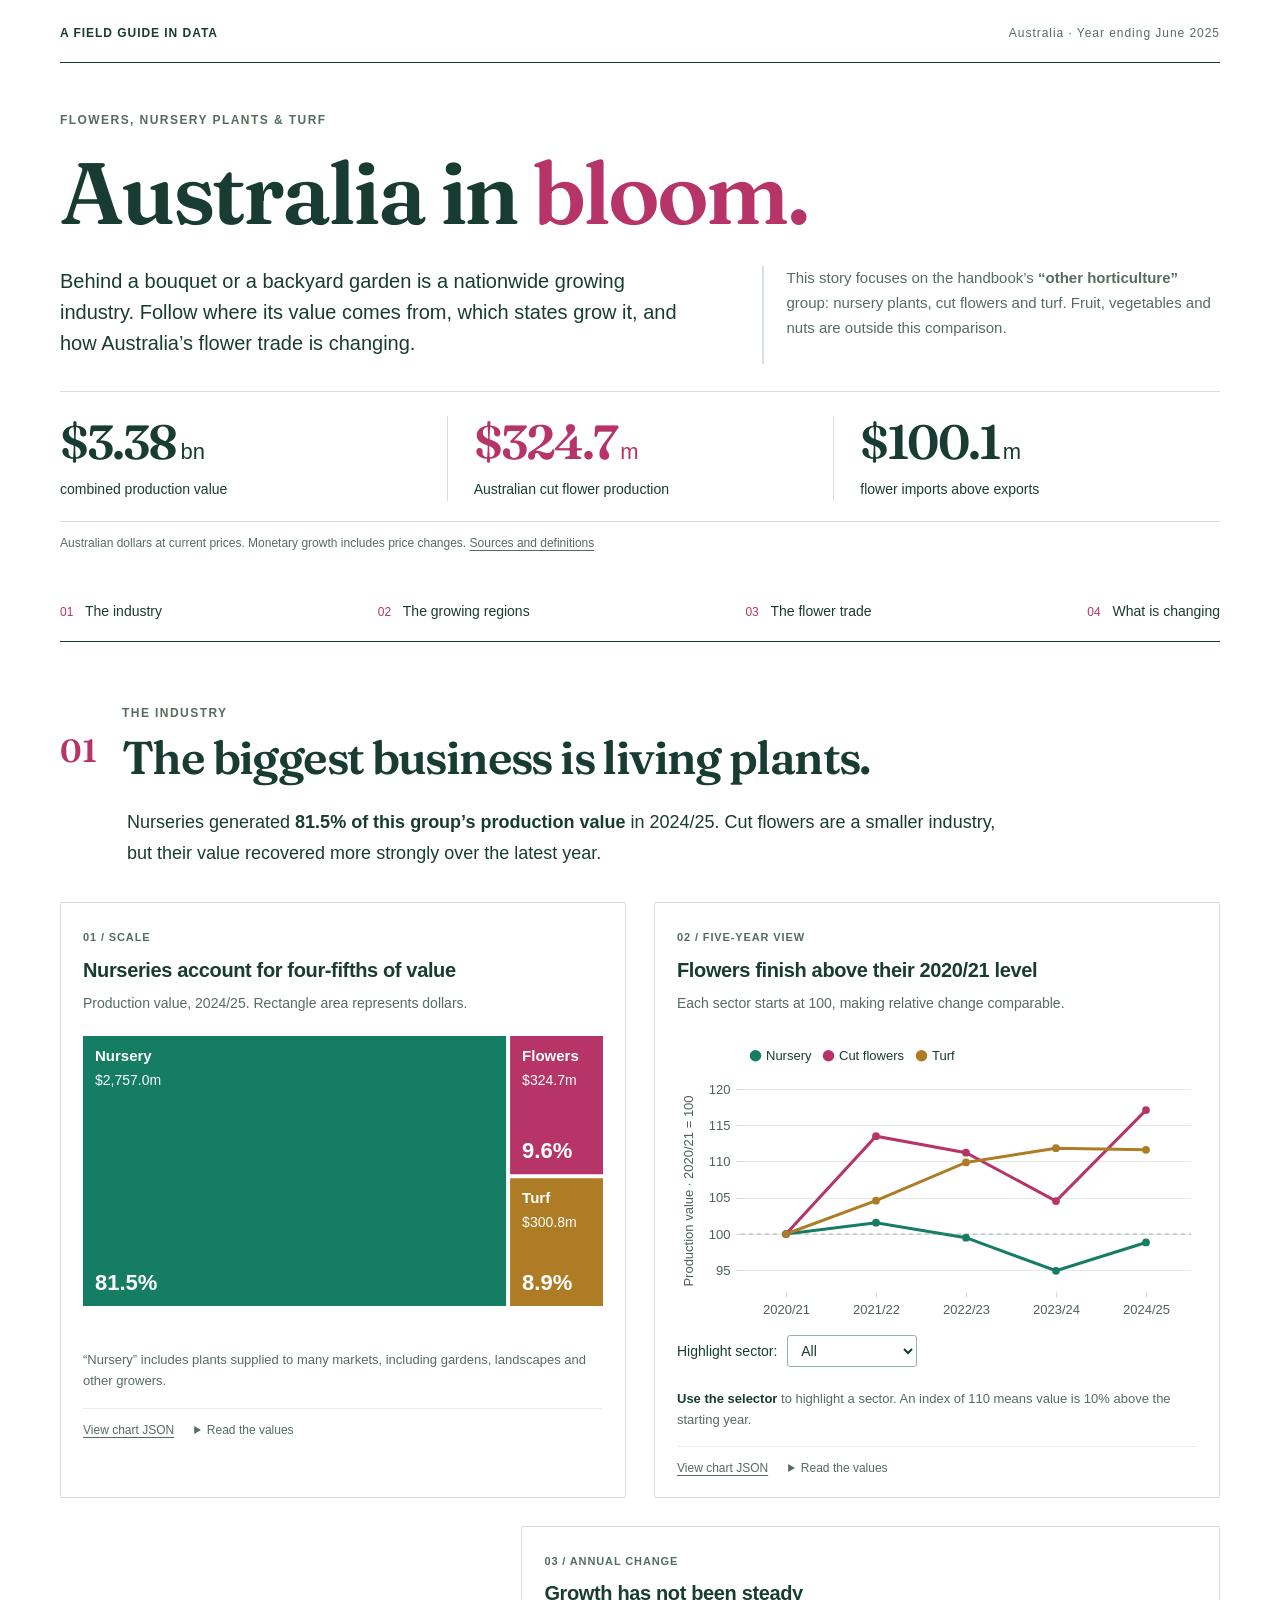
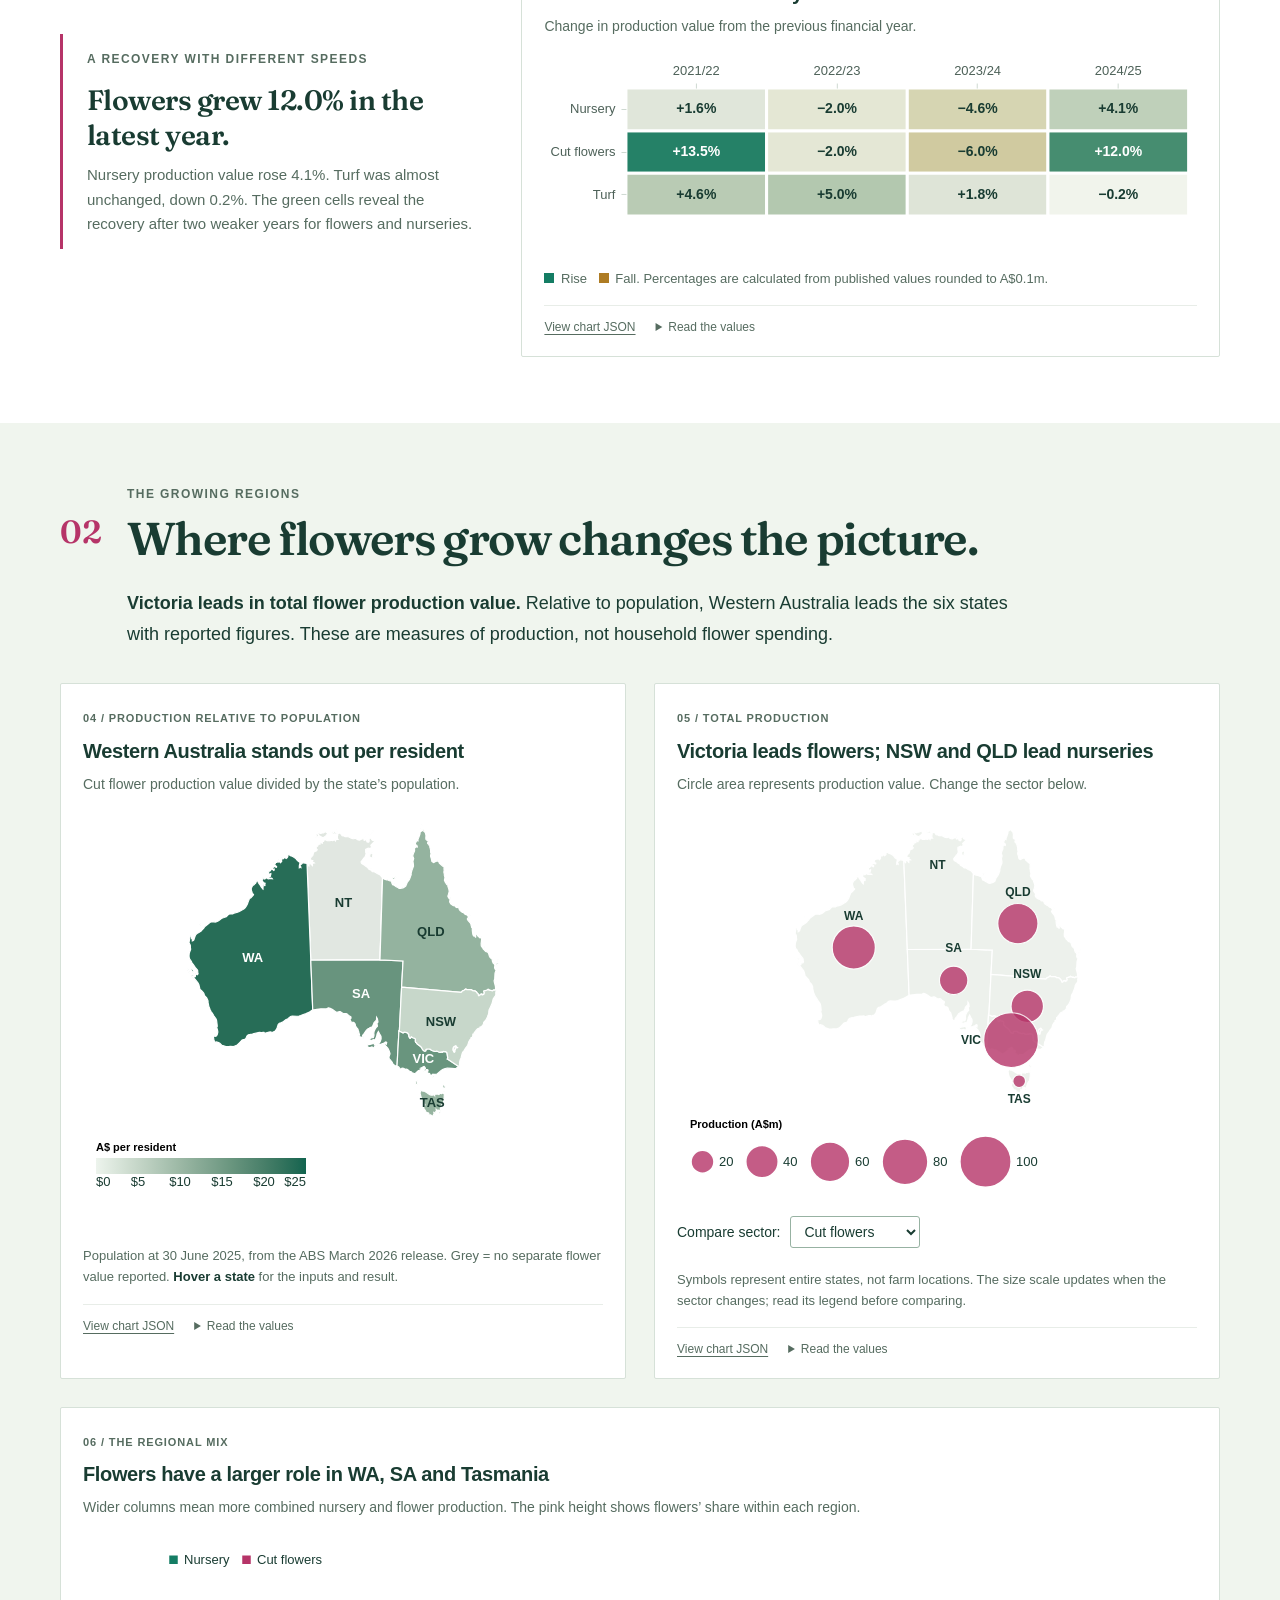
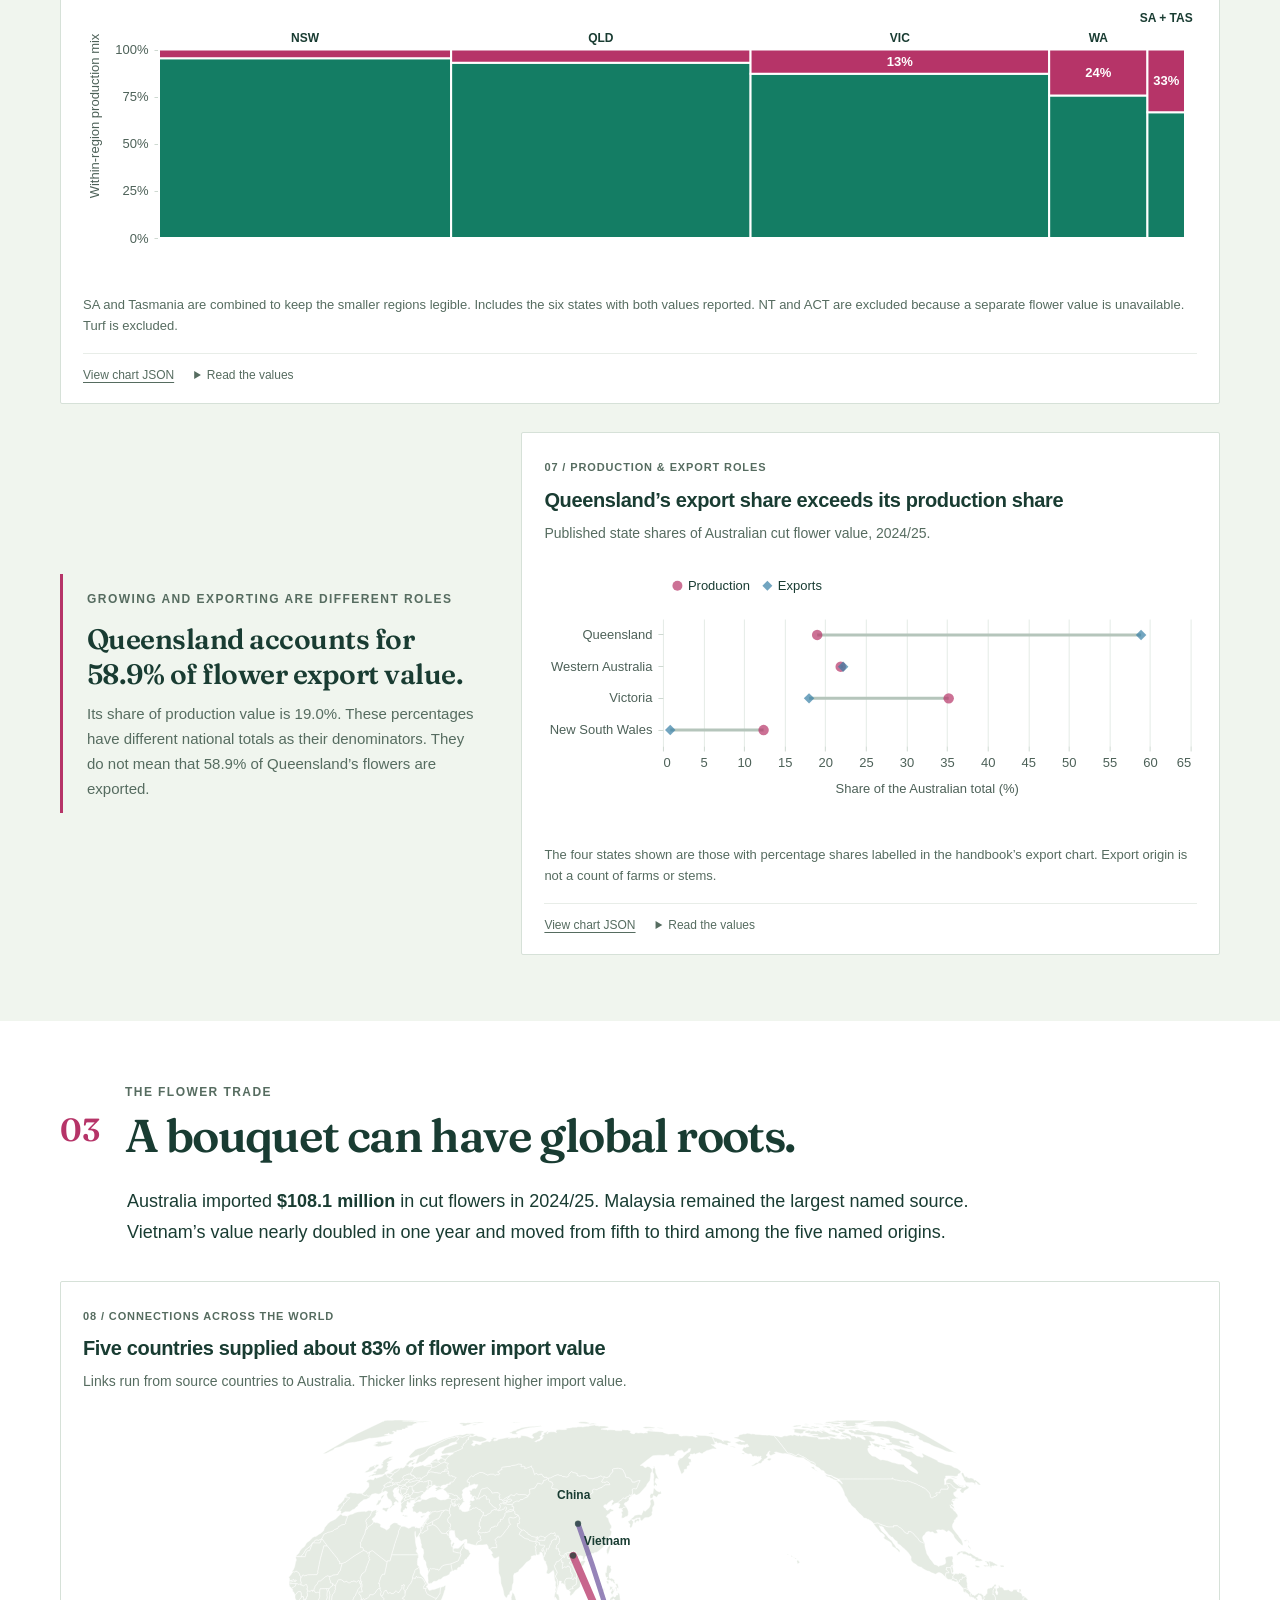
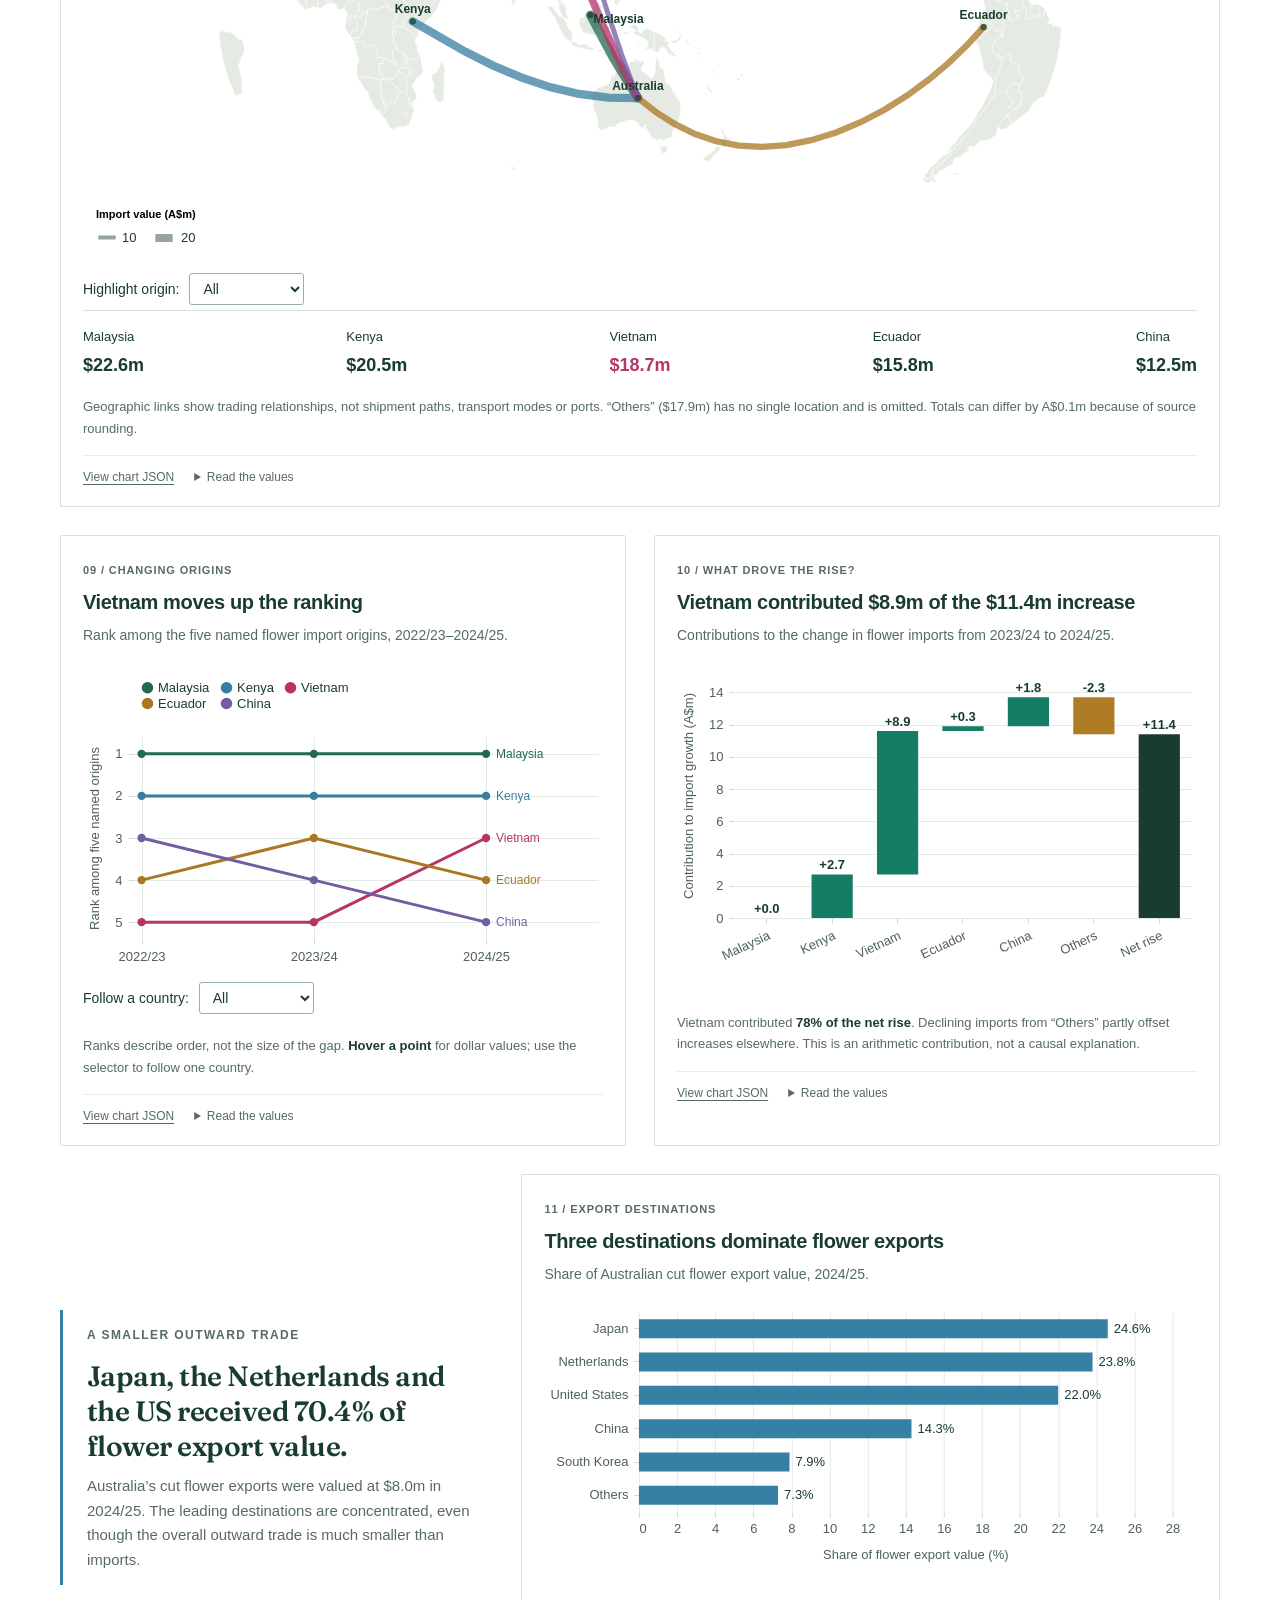
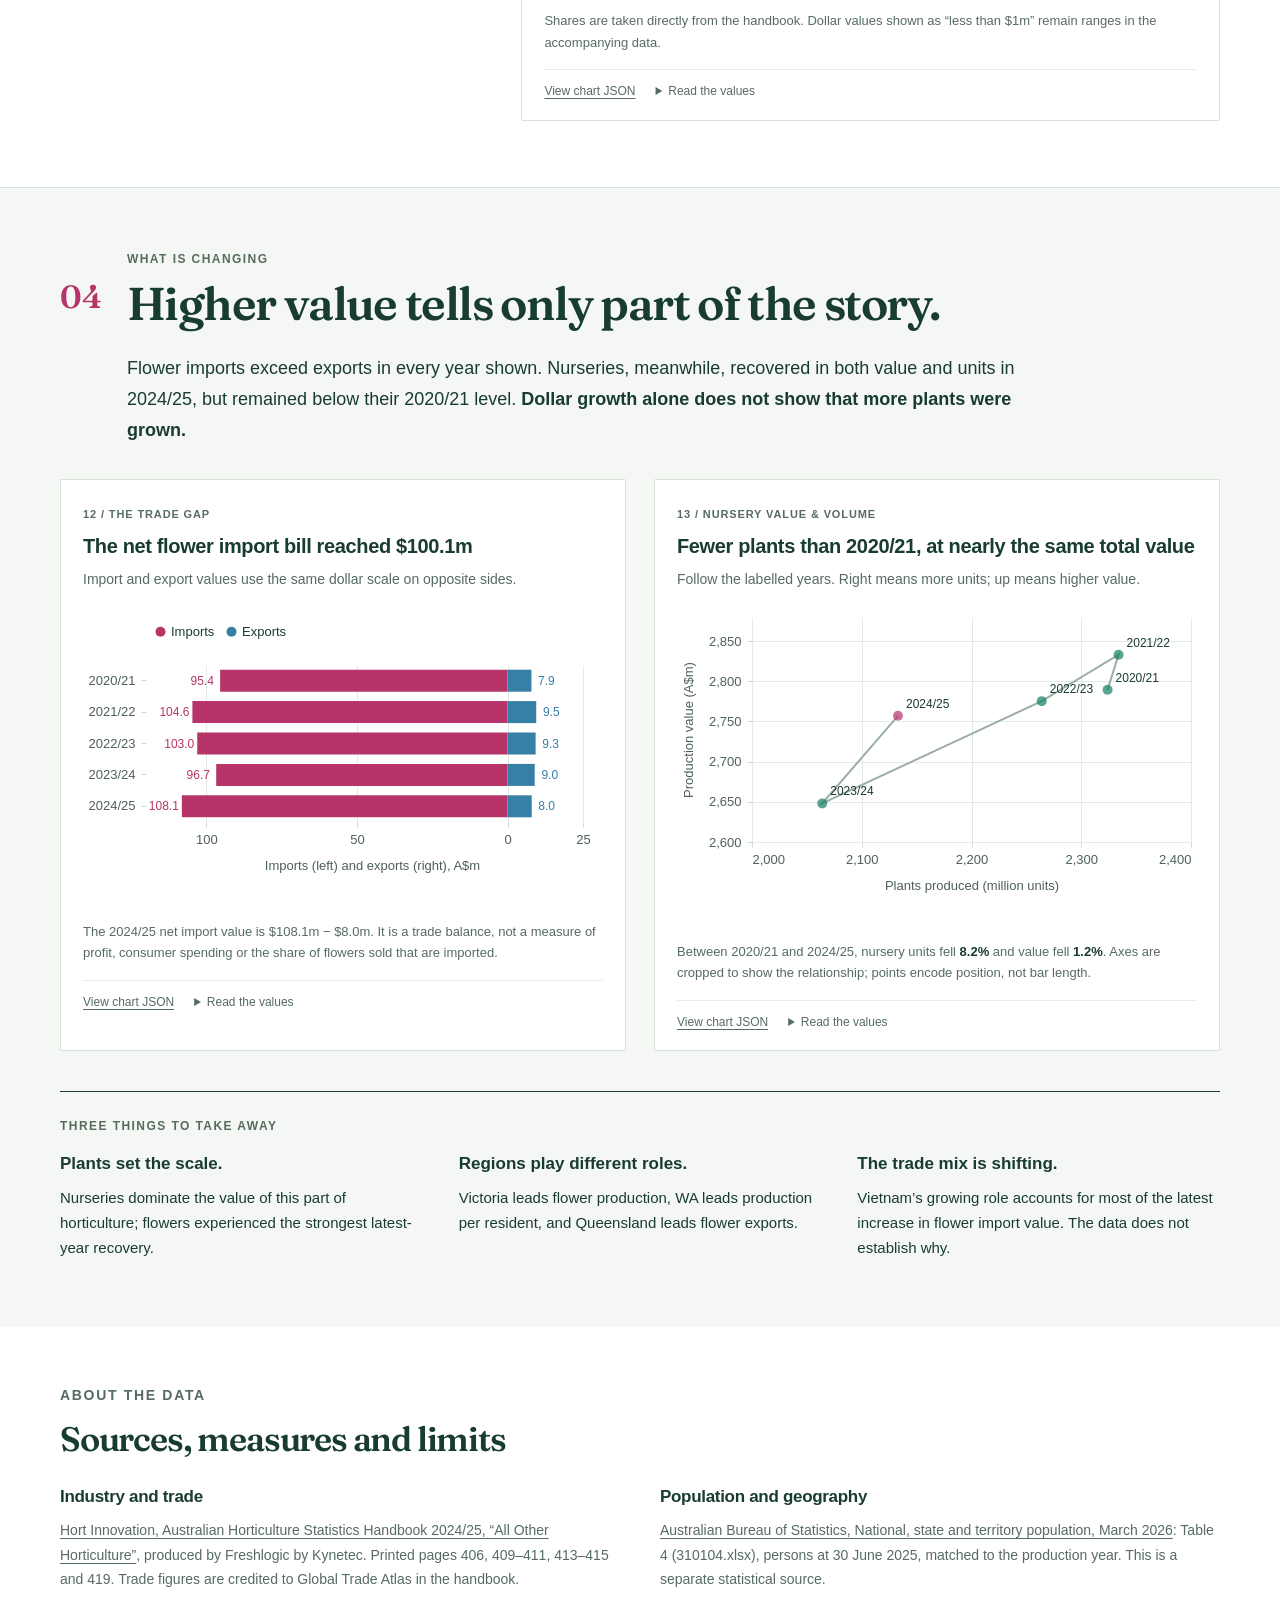
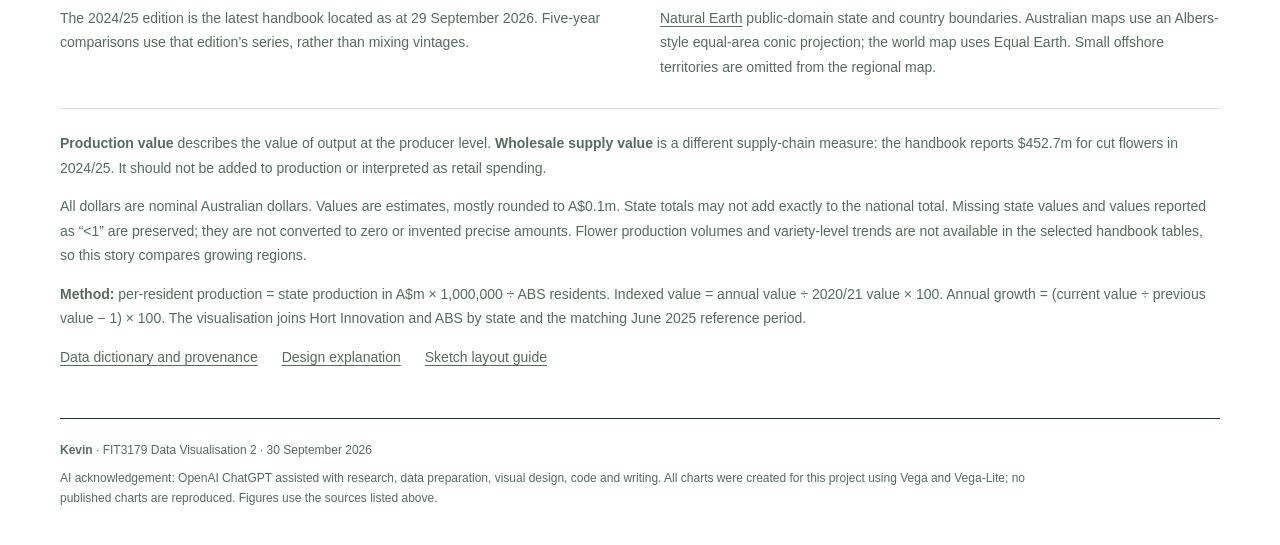
==== australia-in-bloom/index.html @ 20f026c4 "Add Australia in Bloom horticulture visualisation assignment" ====
<!doctype html>
<html lang="en-AU">
<head>
  <meta charset="utf-8">
  <meta name="viewport" content="width=device-width,initial-scale=1">
  <meta name="description" content="An interactive story about Australia's flowers, nursery plants and turf: regional production, international flower trade and five years of change.">
  <title>Australia in Bloom — Flowers &amp; Horticulture</title>
  <link rel="icon" type="image/svg+xml" href="data:image/svg+xml,%3Csvg xmlns='http://www.w3.org/2000/svg' viewBox='0 0 32 32'%3E%3Crect width='32' height='32' rx='7' fill='%23193c32'/%3E%3Ctext x='16' y='24' text-anchor='middle' font-family='Georgia' font-size='25' fill='%23ffffff'%3Eb%3C/text%3E%3C/svg%3E">
  <link rel="stylesheet" href="styles.css">
  <script defer src="vendor/vega.min.js"></script>
  <script defer src="vendor/vega-lite.min.js"></script>
  <script defer src="vendor/vega-embed.min.js"></script>
  <script defer src="app.js"></script>
</head>
<body>
<a class="skip" href="#story">Skip to the story</a>
<header class="masthead wrap">
  <span class="brand">A FIELD GUIDE IN DATA</span>
  <span class="edition">Australia · Year ending June 2025</span>
</header>
<main id="story">
  <section class="hero wrap" aria-labelledby="page-title">
    <p class="eyebrow">FLOWERS, NURSERY PLANTS &amp; TURF</p>
    <h1 id="page-title">Australia in <em>bloom.</em></h1>
    <div class="hero-intro">
      <p>Behind a bouquet or a backyard garden is a nationwide growing industry. Follow where its value comes from, which states grow it, and how Australia’s flower trade is changing.</p>
      <p class="scope">This story focuses on the handbook’s <strong>“other horticulture”</strong> group: nursery plants, cut flowers and turf. Fruit, vegetables and nuts are outside this comparison.</p>
    </div>
    <div class="headline-stats" aria-label="Key figures for 2024/25">
      <div><span class="stat">$3.38<span>bn</span></span><p>combined production value</p></div>
      <div><span class="stat pink">$324.7<span>m</span></span><p>Australian cut flower production</p></div>
      <div><span class="stat">$100.1<span>m</span></span><p>flower imports above exports</p></div>
    </div>
    <p class="micro">Australian dollars at current prices. Monetary growth includes price changes. <a href="#sources">Sources and definitions</a></p>
  </section>

  <nav class="story-nav wrap" aria-label="Story sections">
    <a href="#industry"><span>01</span> The industry</a>
    <a href="#regions"><span>02</span> The growing regions</a>
    <a href="#trade"><span>03</span> The flower trade</a>
    <a href="#change"><span>04</span> What is changing</a>
  </nav>

  <section class="chapter wrap" id="industry" aria-labelledby="industry-title">
    <div class="chapter-heading"><span class="chapter-number">01</span><div><p class="eyebrow">THE INDUSTRY</p><h2 id="industry-title">The biggest business is living plants.</h2></div></div>
    <p class="chapter-lead">Nurseries generated <strong>81.5% of this group’s production value</strong> in 2024/25. Cut flowers are a smaller industry, but their value recovered more strongly over the latest year.</p>
    <div class="grid two">
      <figure class="chart-card" id="figure-01">
        <figcaption><span class="chart-number">01 / SCALE</span><h3>Nurseries account for four-fifths of value</h3><p>Production value, 2024/25. Rectangle area represents dollars.</p></figcaption>
        <div class="chart" id="chart-01" aria-label="Treemap of nursery, flower and turf production"></div>
        <p class="chart-note">“Nursery” includes plants supplied to many markets, including gardens, landscapes and other growers.</p>
        <div class="chart-tools" data-chart="01"></div>
      </figure>
      <figure class="chart-card" id="figure-02">
        <figcaption><span class="chart-number">02 / FIVE-YEAR VIEW</span><h3>Flowers finish above their 2020/21 level</h3><p>Each sector starts at 100, making relative change comparable.</p></figcaption>
        <div class="chart" id="chart-02" aria-label="Indexed production value by sector from 2020/21 to 2024/25"></div>
        <p class="chart-note"><strong>Use the selector</strong> to highlight a sector. An index of 110 means value is 10% above the starting year.</p>
        <div class="chart-tools" data-chart="02"></div>
      </figure>
    </div>
    <div class="split-row">
      <aside class="reading-note"><p class="eyebrow">A RECOVERY WITH DIFFERENT SPEEDS</p><h3>Flowers grew 12.0% in the latest year.</h3><p>Nursery production value rose 4.1%. Turf was almost unchanged, down 0.2%. The green cells reveal the recovery after two weaker years for flowers and nurseries.</p></aside>
      <figure class="chart-card" id="figure-03">
        <figcaption><span class="chart-number">03 / ANNUAL CHANGE</span><h3>Growth has not been steady</h3><p>Change in production value from the previous financial year.</p></figcaption>
        <div class="chart" id="chart-03" aria-label="Heatmap of annual production value change"></div>
        <p class="chart-note"><span class="key-square green"></span> Rise <span class="key-square gold"></span> Fall. Percentages are calculated from published values rounded to A$0.1m.</p>
        <div class="chart-tools" data-chart="03"></div>
      </figure>
    </div>
  </section>

  <section class="chapter region-chapter" id="regions" aria-labelledby="regions-title"><div class="wrap">
    <div class="chapter-heading"><span class="chapter-number">02</span><div><p class="eyebrow">THE GROWING REGIONS</p><h2 id="regions-title">Where flowers grow changes the picture.</h2></div></div>
    <p class="chapter-lead"><strong>Victoria leads in total flower production value.</strong> Relative to population, Western Australia leads the six states with reported figures. These are measures of production, not household flower spending.</p>
    <div class="grid two">
      <figure class="chart-card" id="figure-04">
        <figcaption><span class="chart-number">04 / PRODUCTION RELATIVE TO POPULATION</span><h3>Western Australia stands out per resident</h3><p>Cut flower production value divided by the state’s population.</p></figcaption>
        <div class="chart" id="chart-04" aria-label="Choropleth of flower production value per resident by Australian state"></div>
        <p class="chart-note">Population at 30 June 2025, from the ABS March 2026 release. Grey = no separate flower value reported. <strong>Hover a state</strong> for the inputs and result.</p>
        <div class="chart-tools" data-chart="04"></div>
      </figure>
      <figure class="chart-card" id="figure-05">
        <figcaption><span class="chart-number">05 / TOTAL PRODUCTION</span><h3>Victoria leads flowers; NSW and QLD lead nurseries</h3><p>Circle area represents production value. Change the sector below.</p></figcaption>
        <div class="chart" id="chart-05" aria-label="Proportional symbol map of state flower or nursery production value"></div>
        <p class="chart-note">Symbols represent entire states, not farm locations. The size scale updates when the sector changes; read its legend before comparing.</p>
        <div class="chart-tools" data-chart="05"></div>
      </figure>
    </div>
    <figure class="chart-card wide" id="figure-06">
      <figcaption><span class="chart-number">06 / THE REGIONAL MIX</span><h3>Flowers have a larger role in WA, SA and Tasmania</h3><p>Wider columns mean more combined nursery and flower production. The pink height shows flowers’ share within each region.</p></figcaption>
      <div class="chart" id="chart-06" aria-label="Marimekko chart of flower and nursery production across regions"></div>
      <p class="chart-note">SA and Tasmania are combined to keep the smaller regions legible. Includes the six states with both values reported. NT and ACT are excluded because a separate flower value is unavailable. Turf is excluded.</p>
      <div class="chart-tools" data-chart="06"></div>
    </figure>
    <div class="split-row">
      <aside class="reading-note"><p class="eyebrow">GROWING AND EXPORTING ARE DIFFERENT ROLES</p><h3>Queensland accounts for 58.9% of flower export value.</h3><p>Its share of production value is 19.0%. These percentages have different national totals as their denominators. They do not mean that 58.9% of Queensland’s flowers are exported.</p></aside>
      <figure class="chart-card" id="figure-07">
        <figcaption><span class="chart-number">07 / PRODUCTION &amp; EXPORT ROLES</span><h3>Queensland’s export share exceeds its production share</h3><p>Published state shares of Australian cut flower value, 2024/25.</p></figcaption>
        <div class="chart" id="chart-07" aria-label="Dumbbell chart comparing state production and export shares"></div>
        <p class="chart-note">The four states shown are those with percentage shares labelled in the handbook’s export chart. Export origin is not a count of farms or stems.</p>
        <div class="chart-tools" data-chart="07"></div>
      </figure>
    </div>
  </div></section>

  <section class="chapter wrap" id="trade" aria-labelledby="trade-title">
    <div class="chapter-heading"><span class="chapter-number">03</span><div><p class="eyebrow">THE FLOWER TRADE</p><h2 id="trade-title">A bouquet can have global roots.</h2></div></div>
    <p class="chapter-lead">Australia imported <strong>$108.1 million</strong> in cut flowers in 2024/25. Malaysia remained the largest named source. Vietnam’s value nearly doubled in one year and moved from fifth to third among the five named origins.</p>
    <figure class="chart-card wide" id="figure-08">
      <figcaption><span class="chart-number">08 / CONNECTIONS ACROSS THE WORLD</span><h3>Five countries supplied about 83% of flower import value</h3><p>Links run from source countries to Australia. Thicker links represent higher import value.</p></figcaption>
      <div class="chart" id="chart-08" aria-label="Flow map of the five largest named origins of Australian cut flower imports"></div>
      <div class="origin-strip"><span>Malaysia <strong>$22.6m</strong></span><span>Kenya <strong>$20.5m</strong></span><span>Vietnam <strong>$18.7m</strong></span><span>Ecuador <strong>$15.8m</strong></span><span>China <strong>$12.5m</strong></span></div>
      <p class="chart-note">Geographic links show trading relationships, not shipment paths, transport modes or ports. “Others” ($17.9m) has no single location and is omitted. Totals can differ by A$0.1m because of source rounding.</p>
      <div class="chart-tools" data-chart="08"></div>
    </figure>
    <div class="grid two">
      <figure class="chart-card" id="figure-09">
        <figcaption><span class="chart-number">09 / CHANGING ORIGINS</span><h3>Vietnam moves up the ranking</h3><p>Rank among the five named flower import origins, 2022/23–2024/25.</p></figcaption>
        <div class="chart" id="chart-09" aria-label="Bump chart ranking cut flower import origins over three years"></div>
        <p class="chart-note">Ranks describe order, not the size of the gap. <strong>Hover a point</strong> for dollar values; use the selector to follow one country.</p>
        <div class="chart-tools" data-chart="09"></div>
      </figure>
      <figure class="chart-card" id="figure-10">
        <figcaption><span class="chart-number">10 / WHAT DROVE THE RISE?</span><h3>Vietnam contributed $8.9m of the $11.4m increase</h3><p>Contributions to the change in flower imports from 2023/24 to 2024/25.</p></figcaption>
        <div class="chart" id="chart-10" aria-label="Waterfall chart decomposing annual flower import growth by origin"></div>
        <p class="chart-note">Vietnam contributed <strong>78% of the net rise</strong>. Declining imports from “Others” partly offset increases elsewhere. This is an arithmetic contribution, not a causal explanation.</p>
        <div class="chart-tools" data-chart="10"></div>
      </figure>
    </div>
    <div class="split-row">
      <aside class="reading-note blue-note"><p class="eyebrow">A SMALLER OUTWARD TRADE</p><h3>Japan, the Netherlands and the US received 70.4% of flower export value.</h3><p>Australia’s cut flower exports were valued at $8.0m in 2024/25. The leading destinations are concentrated, even though the overall outward trade is much smaller than imports.</p></aside>
      <figure class="chart-card" id="figure-11">
        <figcaption><span class="chart-number">11 / EXPORT DESTINATIONS</span><h3>Three destinations dominate flower exports</h3><p>Share of Australian cut flower export value, 2024/25.</p></figcaption>
        <div class="chart" id="chart-11" aria-label="Bar chart of Australian cut flower export destination shares"></div>
        <p class="chart-note">Shares are taken directly from the handbook. Dollar values shown as “less than $1m” remain ranges in the accompanying data.</p>
        <div class="chart-tools" data-chart="11"></div>
      </figure>
    </div>
  </section>

  <section class="chapter closing-chapter" id="change" aria-labelledby="change-title"><div class="wrap">
    <div class="chapter-heading"><span class="chapter-number">04</span><div><p class="eyebrow">WHAT IS CHANGING</p><h2 id="change-title">Higher value tells only part of the story.</h2></div></div>
    <p class="chapter-lead">Flower imports exceed exports in every year shown. Nurseries, meanwhile, recovered in both value and units in 2024/25, but remained below their 2020/21 level. <strong>Dollar growth alone does not show that more plants were grown.</strong></p>
    <div class="grid two">
      <figure class="chart-card" id="figure-12">
        <figcaption><span class="chart-number">12 / THE TRADE GAP</span><h3>The net flower import bill reached $100.1m</h3><p>Import and export values use the same dollar scale on opposite sides.</p></figcaption>
        <div class="chart" id="chart-12" aria-label="Butterfly chart of flower imports and exports over five years"></div>
        <p class="chart-note">The 2024/25 net import value is $108.1m − $8.0m. It is a trade balance, not a measure of profit, consumer spending or the share of flowers sold that are imported.</p>
        <div class="chart-tools" data-chart="12"></div>
      </figure>
      <figure class="chart-card" id="figure-13">
        <figcaption><span class="chart-number">13 / NURSERY VALUE &amp; VOLUME</span><h3>Fewer plants than 2020/21, at nearly the same total value</h3><p>Follow the labelled years. Right means more units; up means higher value.</p></figcaption>
        <div class="chart" id="chart-13" aria-label="Connected scatter plot relating nursery production units and value over five years"></div>
        <p class="chart-note">Between 2020/21 and 2024/25, nursery units fell <strong>8.2%</strong> and value fell <strong>1.2%</strong>. Axes are cropped to show the relationship; points encode position, not bar length.</p>
        <div class="chart-tools" data-chart="13"></div>
      </figure>
    </div>
    <div class="takeaways">
      <p class="eyebrow">THREE THINGS TO TAKE AWAY</p>
      <div class="grid three"><p><strong>Plants set the scale.</strong> Nurseries dominate the value of this part of horticulture; flowers experienced the strongest latest-year recovery.</p><p><strong>Regions play different roles.</strong> Victoria leads flower production, WA leads production per resident, and Queensland leads flower exports.</p><p><strong>The trade mix is shifting.</strong> Vietnam’s growing role accounts for most of the latest increase in flower import value. The data does not establish why.</p></div>
    </div>
  </div></section>

  <section class="sources wrap" id="sources" aria-labelledby="sources-title">
    <p class="eyebrow">ABOUT THE DATA</p><h2 id="sources-title">Sources, measures and limits</h2>
    <div class="grid two source-grid">
      <div><h3>Industry and trade</h3><p><a href="https://prod2.thegoodmoodfood.com.au/globalassets/hort-innovation/australian-horticulture-statistics-handbook/australian-horticulture-statistics-handbook-2024-25-other.pdf" target="_blank" rel="noopener">Hort Innovation, Australian Horticulture Statistics Handbook 2024/25, “All Other Horticulture”</a>, produced by Freshlogic by Kynetec. Printed pages 406, 409–411, 413–415 and 419. Trade figures are credited to Global Trade Atlas in the handbook.</p><p>The 2024/25 edition is the latest handbook located as at 29 September 2026. Five-year comparisons use that edition’s series, rather than mixing vintages.</p></div>
      <div><h3>Population and geography</h3><p><a href="https://www.abs.gov.au/statistics/people/population/national-state-and-territory-population/mar-2026" target="_blank" rel="noopener">Australian Bureau of Statistics, National, state and territory population, March 2026</a>: Table 4 (310104.xlsx), persons at 30 June 2025, matched to the production year. This is a separate statistical source.</p><p><a href="https://www.naturalearthdata.com/" target="_blank" rel="noopener">Natural Earth</a> public-domain state and country boundaries. Australian maps use an Albers-style equal-area conic projection; the world map uses Equal Earth. Small offshore territories are omitted from the regional map.</p></div>
    </div>
    <div class="definitions"><p><strong>Production value</strong> describes the value of output at the producer level. <strong>Wholesale supply value</strong> is a different supply-chain measure: the handbook reports $452.7m for cut flowers in 2024/25. It should not be added to production or interpreted as retail spending.</p><p>All dollars are nominal Australian dollars. Values are estimates, mostly rounded to A$0.1m. State totals may not add exactly to the national total. Missing state values and values reported as “&lt;1” are preserved; they are not converted to zero or invented precise amounts. Flower production volumes and variety-level trends are not available in the selected handbook tables, so this story compares growing regions.</p><p><strong>Method:</strong> per-resident production = state production in A$m × 1,000,000 ÷ ABS residents. Indexed value = annual value ÷ 2020/21 value × 100. Annual growth = (current value ÷ previous value − 1) × 100. The visualisation joins Hort Innovation and ABS by state and the matching June 2025 reference period.</p></div>
    <p class="resource-links"><a href="data/README.md">Data dictionary and provenance</a><a href="submission/Submission_Companion.pdf">Design explanation</a><a href="submission/Sketch_Layout_Guide.pdf">Sketch layout guide</a></p>
  </section>
</main>
<footer class="wrap"><p><strong>Kevin</strong> · FIT3179 Data Visualisation 2 · 30 September 2026</p><p>AI acknowledgement: OpenAI ChatGPT assisted with research, data preparation, visual design, code and writing. All charts were created for this project using Vega and Vega-Lite; no published charts are reproduced. Figures use the sources listed above.</p></footer>
<noscript><p class="noscript wrap">JavaScript is needed to display the interactive charts. The narrative and source links remain available.</p></noscript>
</body>
</html>
---- australia-in-bloom/styles.css ----
@font-face{font-family:Fraunces;src:url('assets/fraunces.woff2') format('woff2');font-weight:600;font-style:normal;font-display:swap}
:root{--ink:#193c32;--green:#147d64;--pink:#b63468;--blue:#367fa5;--gold:#ae7c24;--muted:#566c60;--rule:#d6e1d8;--light:#f0f5ee;--paper:#fff;--serif:Fraunces,Georgia,serif;--sans:Arial,Helvetica,sans-serif}
*{box-sizing:border-box}html{scroll-behavior:smooth;scroll-padding-top:30px}body{margin:0;color:var(--ink);background:var(--paper);font-family:var(--sans);font-size:16px;line-height:1.65}a{color:inherit;text-underline-offset:3px;text-decoration-thickness:1px}a:hover{color:var(--pink)}a:focus-visible,summary:focus-visible,select:focus-visible{outline:3px solid var(--pink);outline-offset:4px}.wrap{width:min(1160px,calc(100% - 72px));margin-inline:auto}.masthead{padding:24px 0 18px;border-bottom:1px solid var(--ink);display:flex;justify-content:space-between;gap:20px;font-size:12px;letter-spacing:.08em}.brand{font-weight:700}.edition{color:var(--muted)}.skip{position:absolute;left:16px;top:-100px;background:var(--ink);color:white;padding:12px;z-index:50}.skip:focus{top:12px}.hero{padding-top:48px;padding-bottom:28px}.eyebrow{font-size:12px;font-weight:700;letter-spacing:.12em;margin:0 0 13px;text-transform:uppercase;color:var(--muted)}h1,h2,h3,p{margin-top:0}h1,h2{font-family:var(--serif);font-weight:600;letter-spacing:-.035em;line-height:1.12}h1{font-size:clamp(52px,6.8vw,88px);margin-bottom:25px}h1 em{color:var(--pink);font-style:normal}h2{font-size:clamp(32px,4vw,46px);margin:0}h3{line-height:1.3;font-size:20px;letter-spacing:-.018em;margin-bottom:10px}.hero-intro{display:grid;grid-template-columns:1.4fr 1fr;gap:62px}.hero-intro>p:first-child{font-size:20px;line-height:1.55}.hero-intro .scope{font-size:15px;color:var(--muted);padding-left:22px;border-left:2px solid var(--rule);max-width:470px}.headline-stats{display:grid;grid-template-columns:repeat(3,1fr);border-top:1px solid var(--rule);border-bottom:1px solid var(--rule);padding:24px 0 20px;margin:12px 0 12px}.headline-stats>div{padding:0 26px;border-left:1px solid var(--rule)}.headline-stats>div:first-child{padding-left:0;border:0}.stat{display:block;font-family:var(--serif);font-size:48px;letter-spacing:-.04em;line-height:1.1;white-space:nowrap}.stat>span{font-family:var(--sans);font-size:22px;letter-spacing:0;margin-left:4px}.headline-stats p{font-size:14px;margin:9px 0 0}.pink{color:var(--pink)}.micro{font-size:12px;color:var(--muted);margin:0}.story-nav{display:flex;justify-content:space-between;gap:20px;border-bottom:1px solid var(--ink);padding:18px 0;font-size:14px}.story-nav a{text-decoration:none}.story-nav span{font-size:12px;color:var(--pink);margin-right:8px}.chapter{padding-top:62px;padding-bottom:66px}.chapter-heading{display:flex;align-items:flex-start;gap:25px;margin-bottom:24px}.chapter-number{font-family:var(--serif);font-size:32px;color:var(--pink);line-height:1.3;padding-top:26px}.chapter-heading .eyebrow{margin-bottom:8px}.chapter-lead{font-size:18px;line-height:1.7;max-width:890px;margin:0 0 34px 67px}.grid{display:grid;gap:28px}.two{grid-template-columns:repeat(2,minmax(0,1fr))}.three{grid-template-columns:repeat(3,minmax(0,1fr));gap:36px}.chart-card{margin:0;min-width:0;background:white;border:1px solid var(--rule);padding:25px 22px 18px;border-radius:2px}.chart-number{display:block;color:var(--muted);letter-spacing:.08em;font-size:11px;font-weight:700;margin-bottom:10px}.chart-card figcaption p{font-size:14px;color:var(--muted);line-height:1.5;margin-bottom:22px}.chart{width:100%;min-height:100px;position:relative}.chart>.vega-embed{width:100%;padding:0!important}.chart svg{max-width:100%;display:block}.chart canvas{max-width:100%}.chart-note{font-size:13px;color:var(--muted);line-height:1.65;margin:16px 0 0}.chart-note strong{color:var(--ink)}.chart-tools{display:flex;gap:20px;align-items:flex-start;flex-wrap:wrap;border-top:1px solid #e8ede8;padding-top:12px;margin-top:16px;font-size:12px}.chart-tools a{color:var(--muted)}.chart-tools details{flex:1;min-width:140px}.chart-tools summary{cursor:pointer;color:var(--muted)}.chart-tools details[open]{flex-basis:100%}.chart-tools table{border-collapse:collapse;width:100%;font-size:12px;margin-top:14px;line-height:1.4;table-layout:fixed}.chart-tools th,.chart-tools td{text-align:left;vertical-align:top;padding:7px 5px;border-bottom:1px solid var(--rule);overflow-wrap:anywhere}.chart-tools th{font-weight:700}.chart-tools th:nth-child(n+2),.chart-tools td:nth-child(n+2){text-align:right}.chart-tools .table-note{margin:9px 0 0;color:var(--muted)}.split-row{display:grid;grid-template-columns:1fr 1.65fr;gap:38px;align-items:center;margin-top:28px}.reading-note{border-left:3px solid var(--pink);padding:16px 0 12px 24px}.reading-note h3{font-family:var(--serif);font-size:28px;line-height:1.25}.reading-note p:last-child{margin-bottom:0;color:var(--muted);font-size:15px}.blue-note{border-color:var(--blue)}.key-square{display:inline-block;width:10px;height:10px;margin-right:3px;margin-left:8px}.key-square:first-child{margin-left:0}.green{background:var(--green)}.gold{background:var(--gold)}.region-chapter{background:var(--light)}.wide{margin-top:28px}.origin-strip{display:flex;justify-content:space-between;gap:18px;flex-wrap:wrap;font-size:13px;border-top:1px solid var(--rule);padding-top:15px}.origin-strip strong{display:block;font-size:18px;margin-top:3px}.origin-strip span:nth-child(3) strong{color:var(--pink)}#trade>.grid{margin-top:28px}.closing-chapter{background:#f5f7f4;border-top:1px solid var(--rule)}.takeaways{margin-top:40px;border-top:1px solid var(--ink);padding-top:25px}.takeaways .grid p{font-size:15px;margin:0}.takeaways .grid strong{display:block;font-size:17px;margin-bottom:8px}.sources{padding-top:56px;padding-bottom:35px}.sources h2{font-size:34px;margin-bottom:28px}.sources h3{font-size:17px}.sources p{font-size:14px;color:var(--muted);line-height:1.75}.source-grid{gap:40px}.definitions{border-top:1px solid var(--rule);padding-top:22px;margin-top:15px}.resource-links{display:flex;gap:24px;flex-wrap:wrap}.vega-bindings{font-family:var(--sans);font-size:14px;padding:14px 0 5px;color:var(--ink)}.vega-bindings select{font-family:inherit;font-size:14px;background:#fff;color:var(--ink);border:1px solid #97b2a2;padding:6px 28px 6px 9px;max-width:100%;border-radius:3px}.vega-bind{display:flex;gap:8px;align-items:center;flex-wrap:wrap}.vega-bind-name{margin-right:6px}.chart-error{background:#fff1f5;padding:18px;border-left:3px solid var(--pink);font-size:14px}.chart-placeholder{color:var(--muted);font-size:14px;padding:35px 0}footer{border-top:1px solid var(--ink);padding-top:22px;padding-bottom:28px}footer p{font-size:12px;color:var(--muted);margin-bottom:8px}footer p:last-child{max-width:980px}#vg-tooltip-element{font-family:Arial!important;font-size:13px!important;border:1px solid #cad7ce!important;box-shadow:0 4px 20px #193c3220!important;border-radius:4px!important;padding:9px!important}.noscript{padding:30px}
@media(max-width:900px){.wrap{width:calc(100% - 40px)}.chart-card{padding:20px 16px 16px}.hero-intro{gap:30px}.stat{font-size:40px}.split-row{grid-template-columns:1fr 1.8fr;gap:24px}.reading-note{padding-left:16px}.reading-note h3{font-size:25px}.chapter-lead{margin-left:0}.story-nav{font-size:13px;gap:8px}}
@media(max-width:720px){.masthead{font-size:10px;gap:15px}.edition{max-width:140px;text-align:right}.hero{padding-top:35px}.hero-intro{grid-template-columns:1fr;gap:0}.hero-intro>p:first-child{font-size:18px}.hero-intro .scope{max-width:none}.headline-stats{gap:18px;padding:18px 0}.headline-stats>div{padding:0;border:0}.stat{font-size:30px}.stat>span{font-size:14px;margin-left:2px}.headline-stats p{font-size:12px;line-height:1.5}.story-nav{display:grid;grid-template-columns:1fr 1fr;gap:12px}.two,.three,.split-row{grid-template-columns:1fr}.chapter{padding-top:40px;padding-bottom:42px}.chapter-heading{gap:18px}.chapter-number{font-size:26px;padding-top:24px}.chapter-lead{font-size:17px}.chart-card{padding:21px 14px 16px}.split-row{gap:24px}.reading-note{margin:4px 0}.origin-strip{justify-content:flex-start;gap:16px 28px}.source-grid{gap:10px}.resource-links{gap:12px 22px}.three{gap:20px}.sources{padding-top:38px}}
@media(prefers-reduced-motion:reduce){html{scroll-behavior:auto}}
@media print{body{font-size:11pt}.wrap{width:100%}.masthead,.hero,.chapter,.sources,footer{padding:15pt}.chapter{break-before:page}.story-nav,.chart-tools,.vega-bindings,.skip{display:none}.chart-card{break-inside:avoid}.two{grid-template-columns:1fr}.hero-intro{display:block}h1{font-size:44pt}h2{font-size:25pt}.stat{font-size:30pt}.chart svg{max-height:300pt}.source-grid{display:block}}
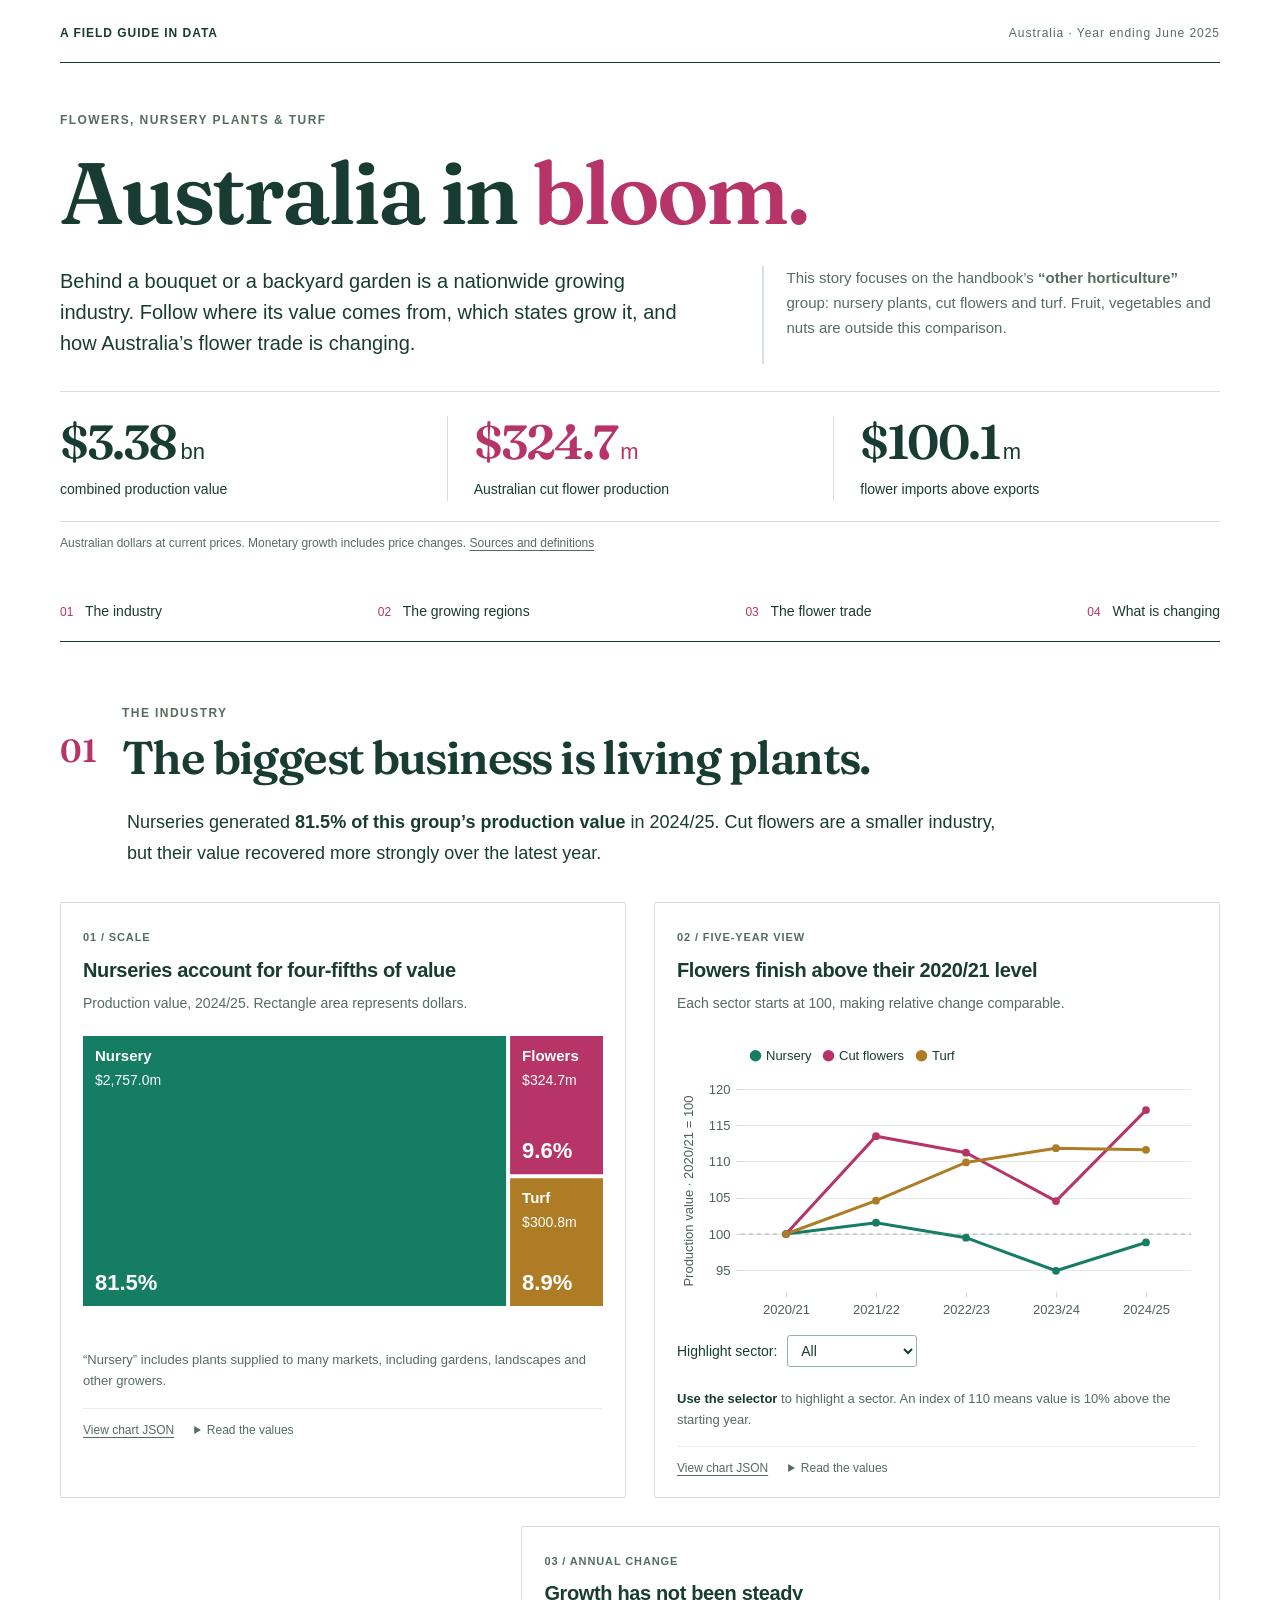
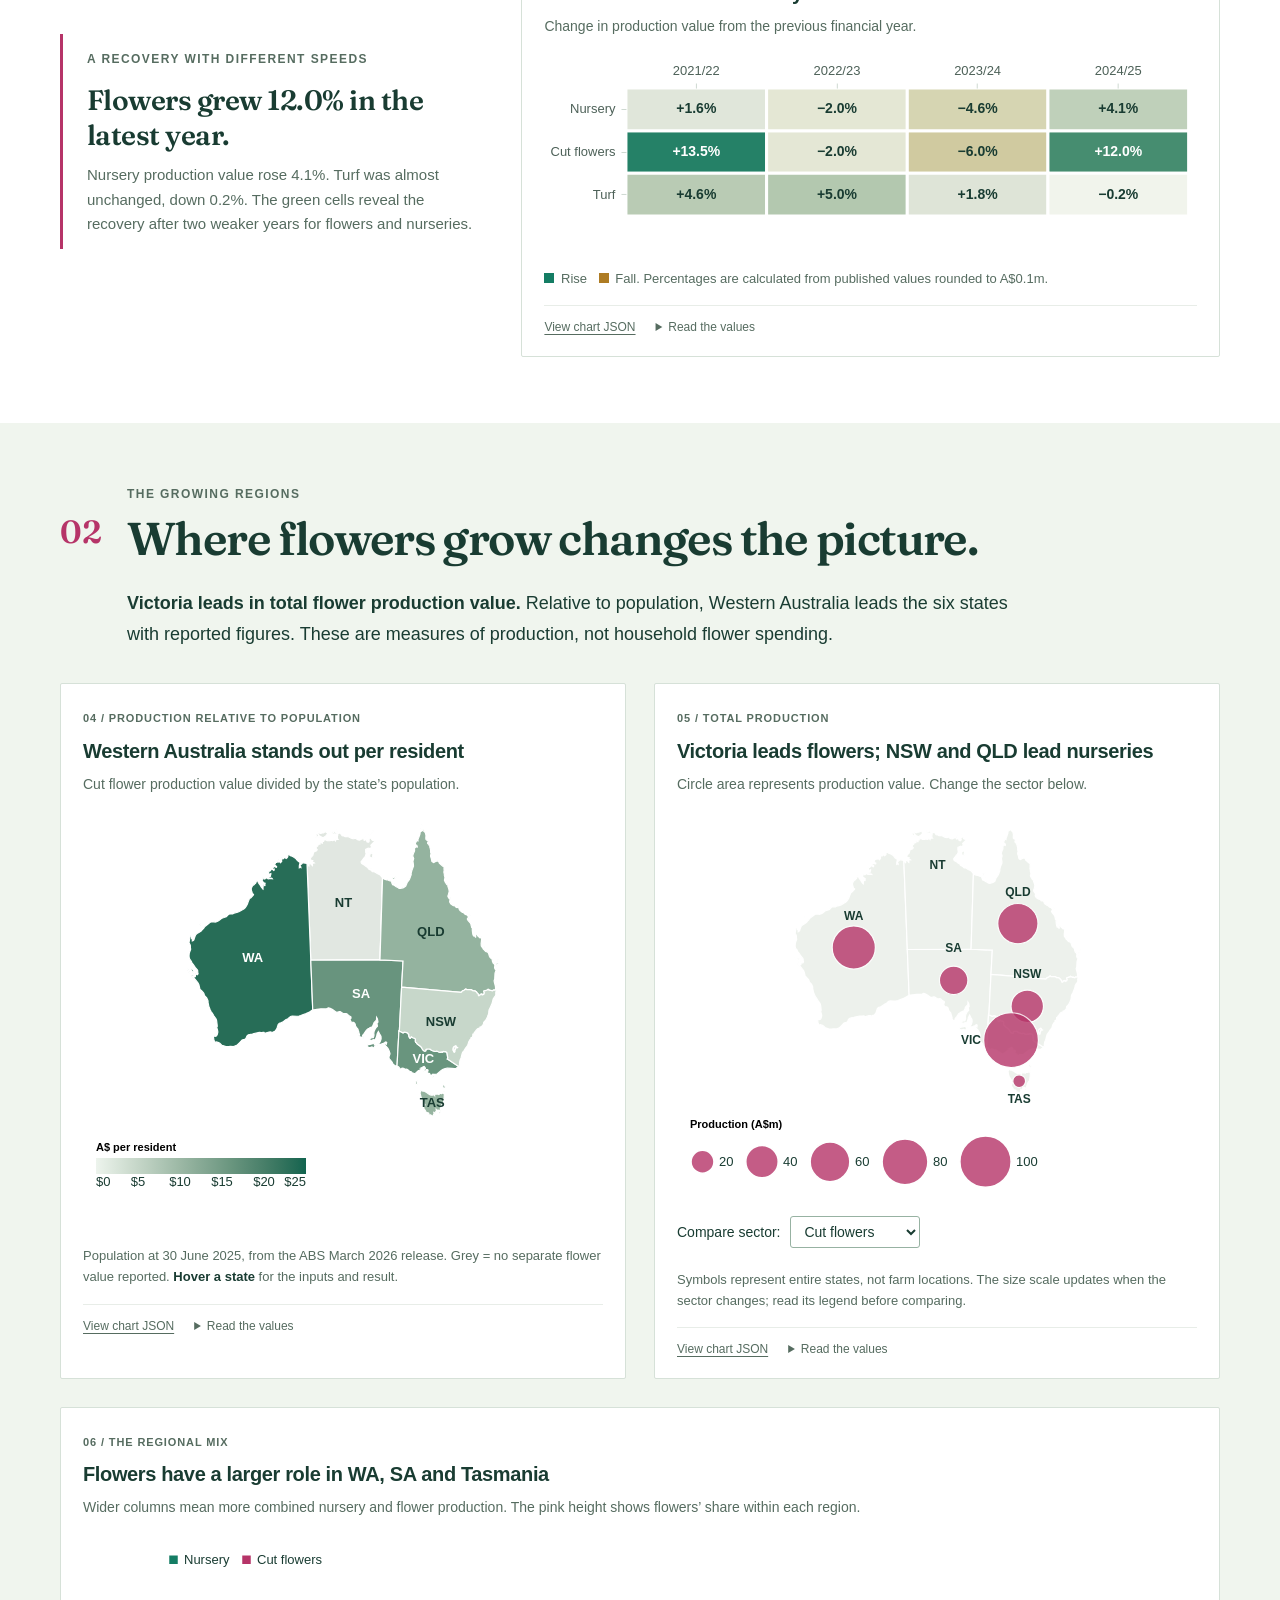
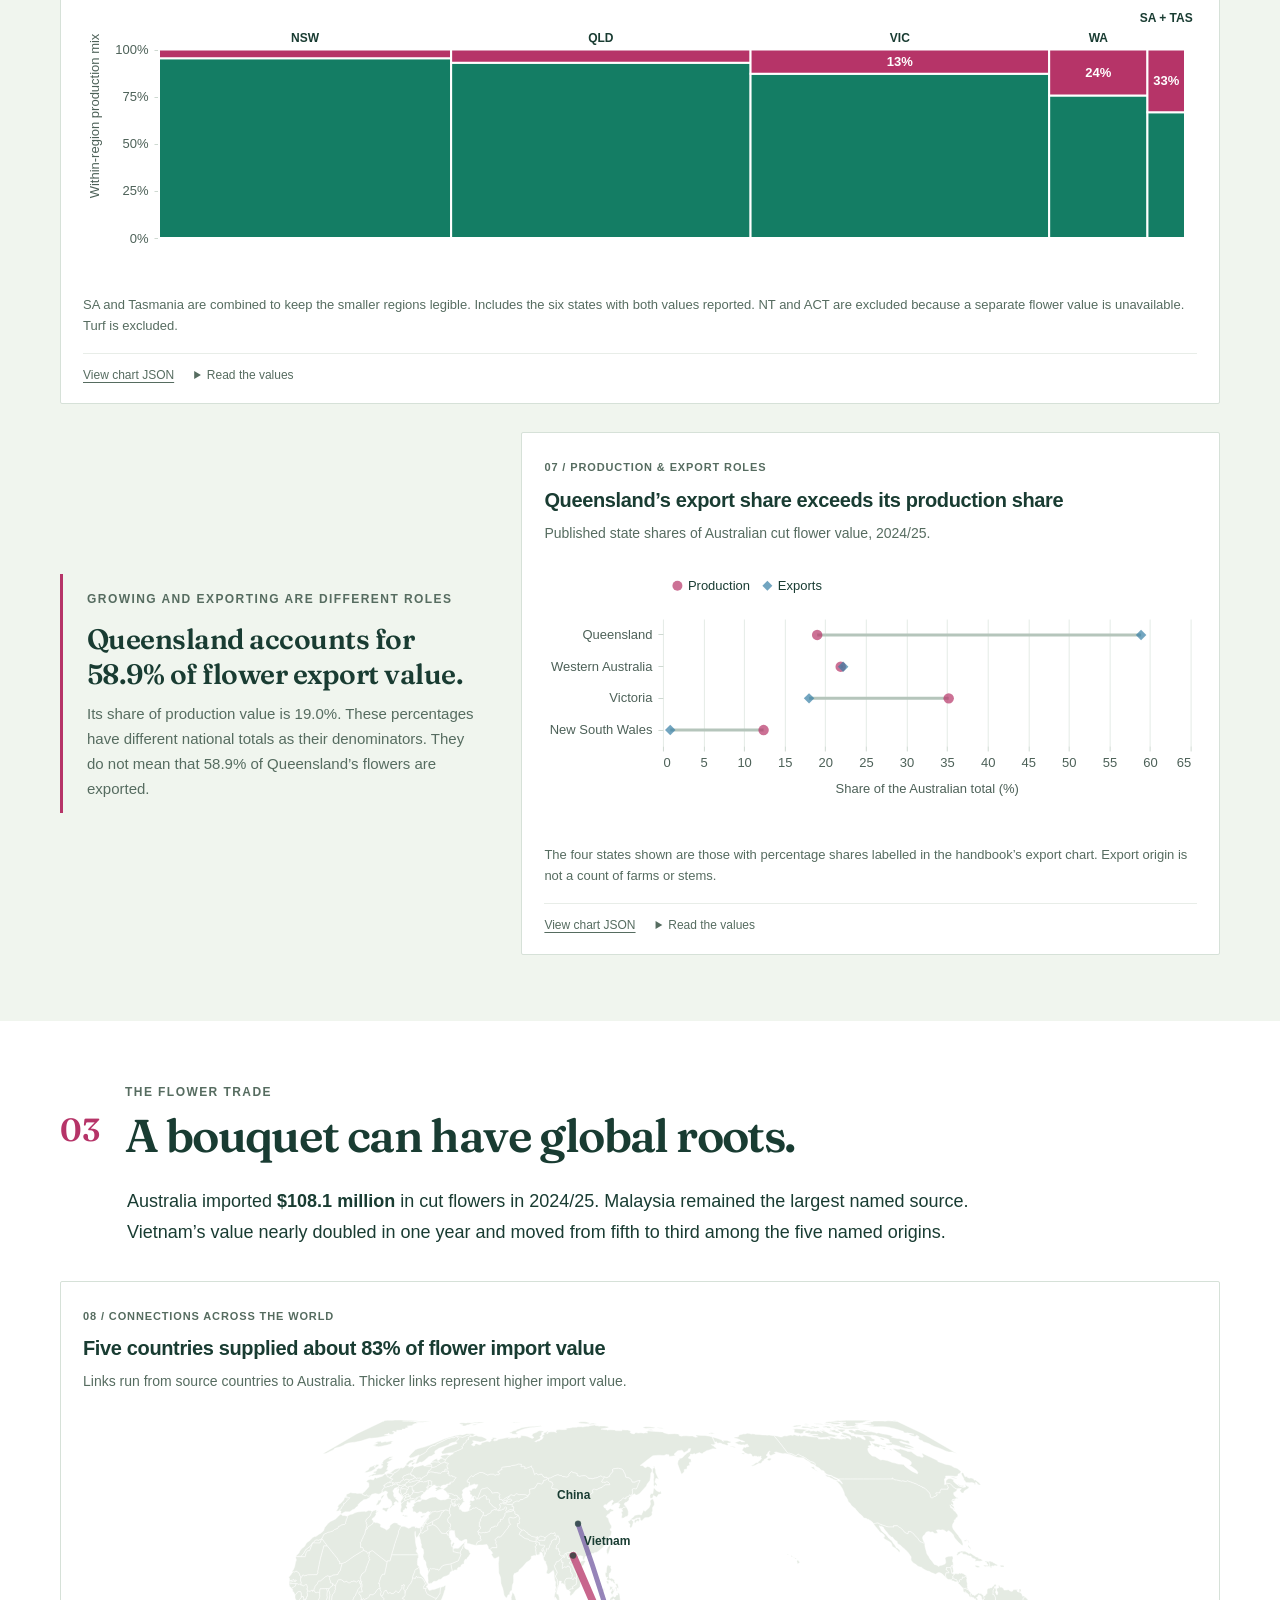
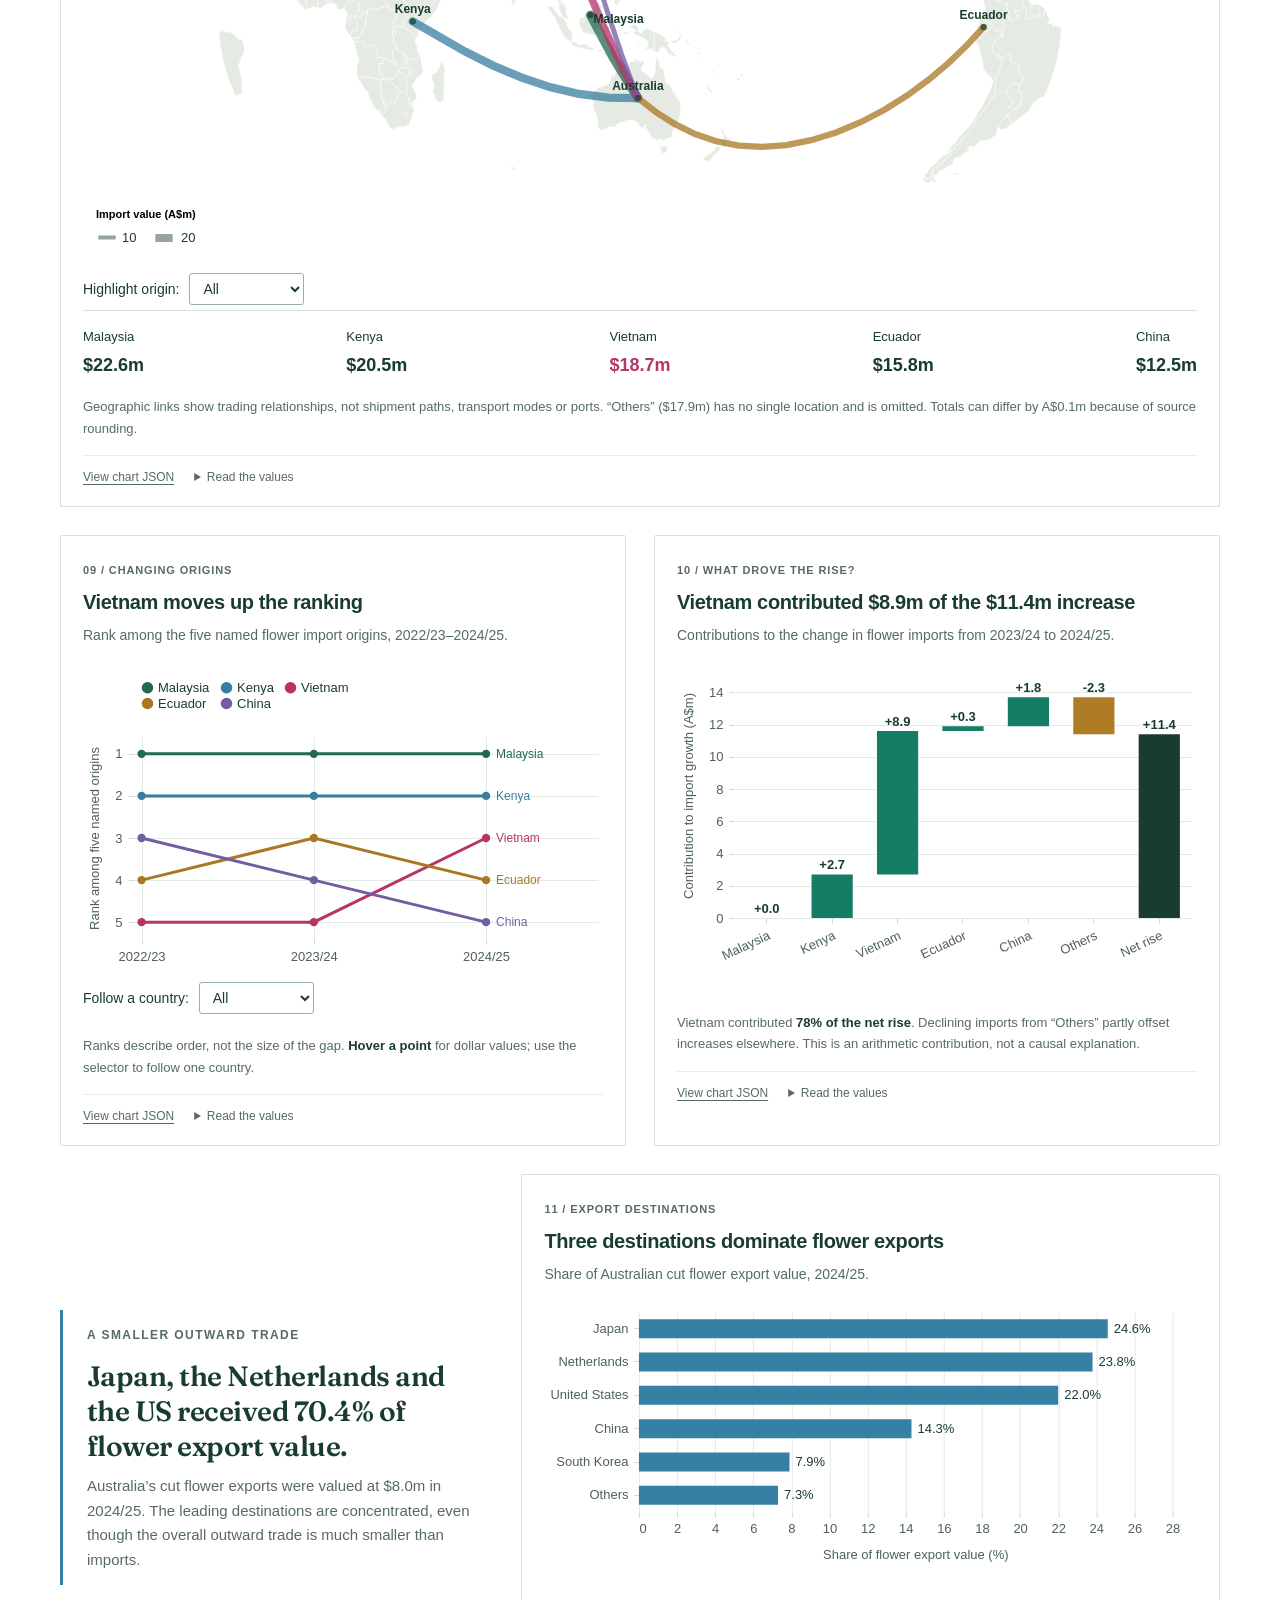
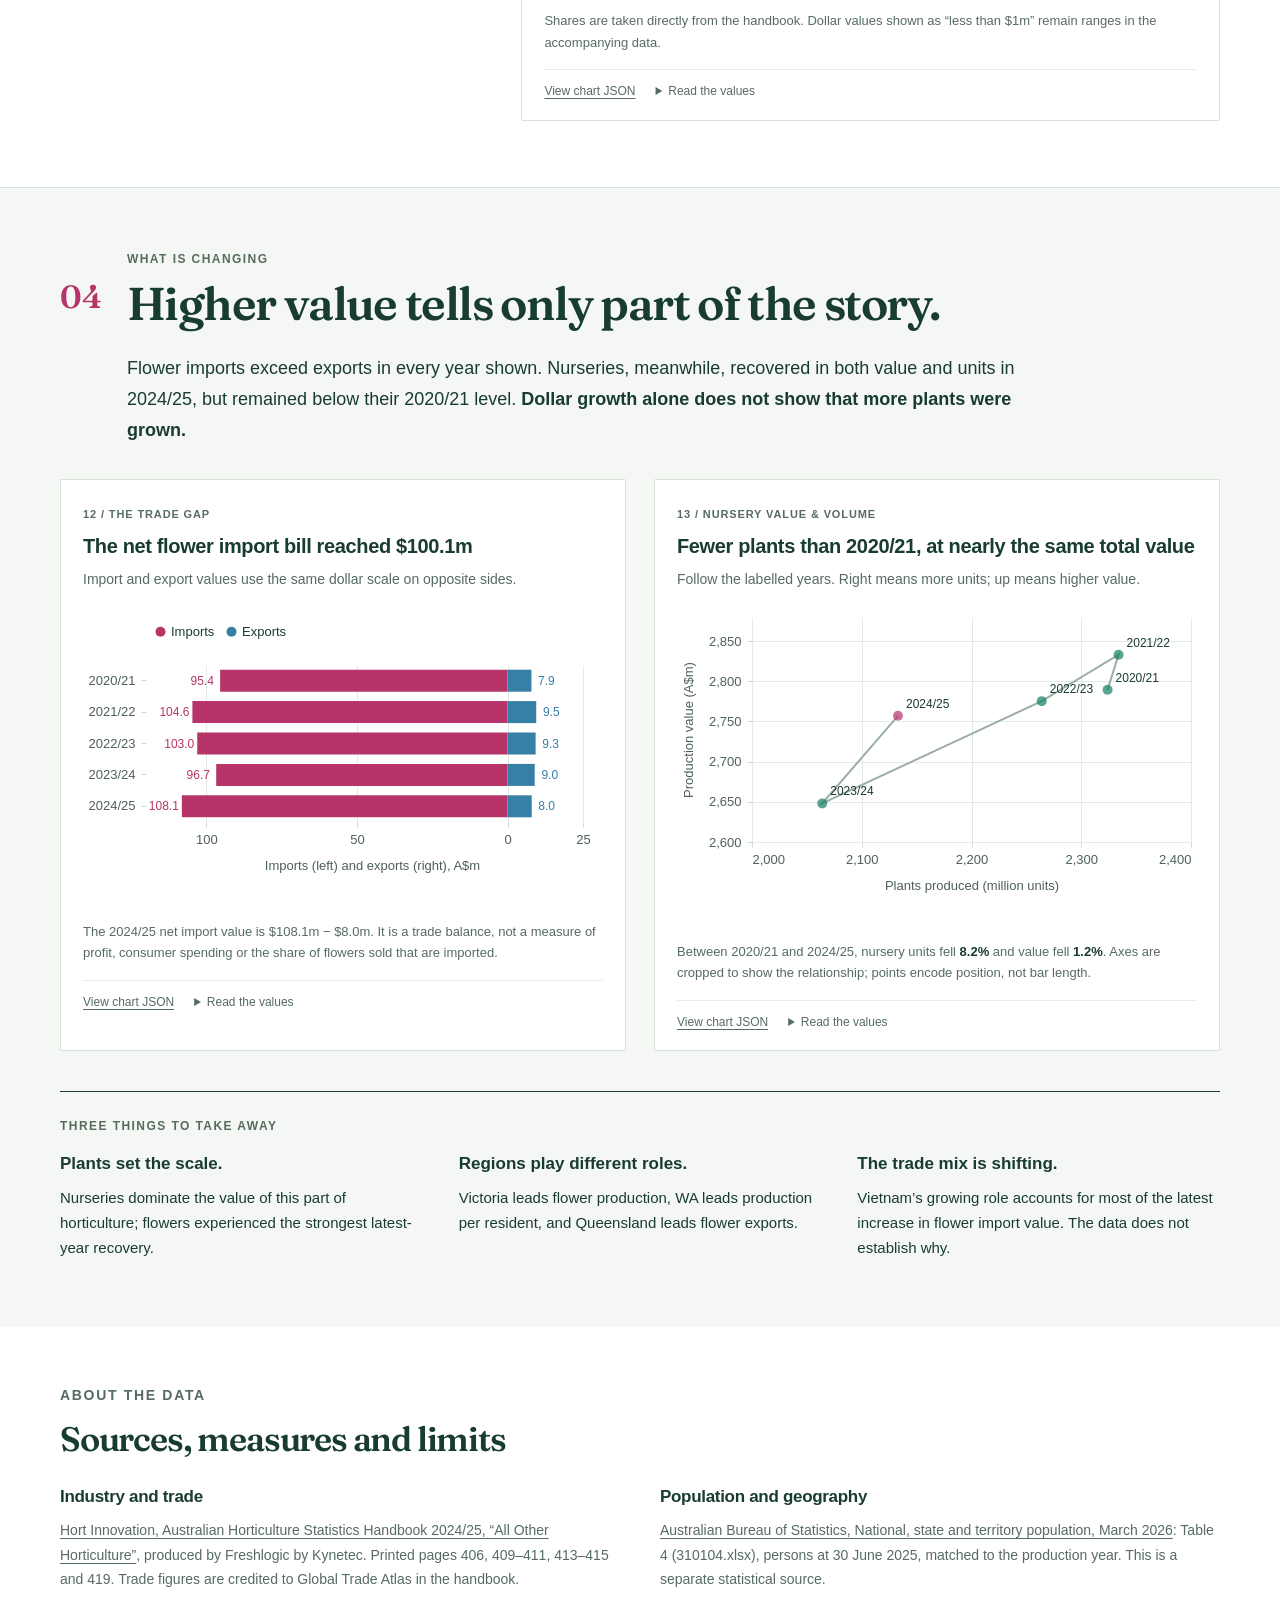
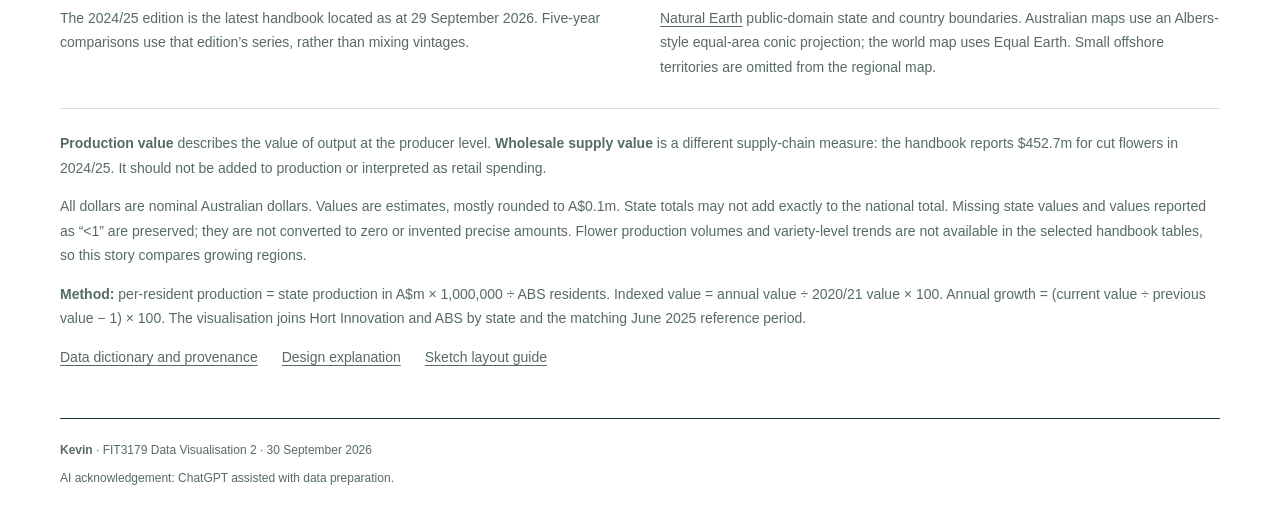
==== commit 4423e63a: "Revise AI acknowledgement in footer Updated AI acknowledgement to specify ChatGPT's role in data pre" ====
--- a/australia-in-bloom/index.html
+++ b/australia-in-bloom/index.html
@@ -171,7 +171,7 @@
     <p class="resource-links"><a href="data/README.md">Data dictionary and provenance</a><a href="submission/Submission_Companion.pdf">Design explanation</a><a href="submission/Sketch_Layout_Guide.pdf">Sketch layout guide</a></p>
   </section>
 </main>
-<footer class="wrap"><p><strong>Kevin</strong> · FIT3179 Data Visualisation 2 · 30 September 2026</p><p>AI acknowledgement: OpenAI ChatGPT assisted with research, data preparation, visual design, code and writing. All charts were created for this project using Vega and Vega-Lite; no published charts are reproduced. Figures use the sources listed above.</p></footer>
+<footer class="wrap"><p><strong>Kevin</strong> · FIT3179 Data Visualisation 2 · 30 September 2026</p><p>AI acknowledgement: ChatGPT assisted with data preparation.</p></footer>
 <noscript><p class="noscript wrap">JavaScript is needed to display the interactive charts. The narrative and source links remain available.</p></noscript>
 </body>
 </html>
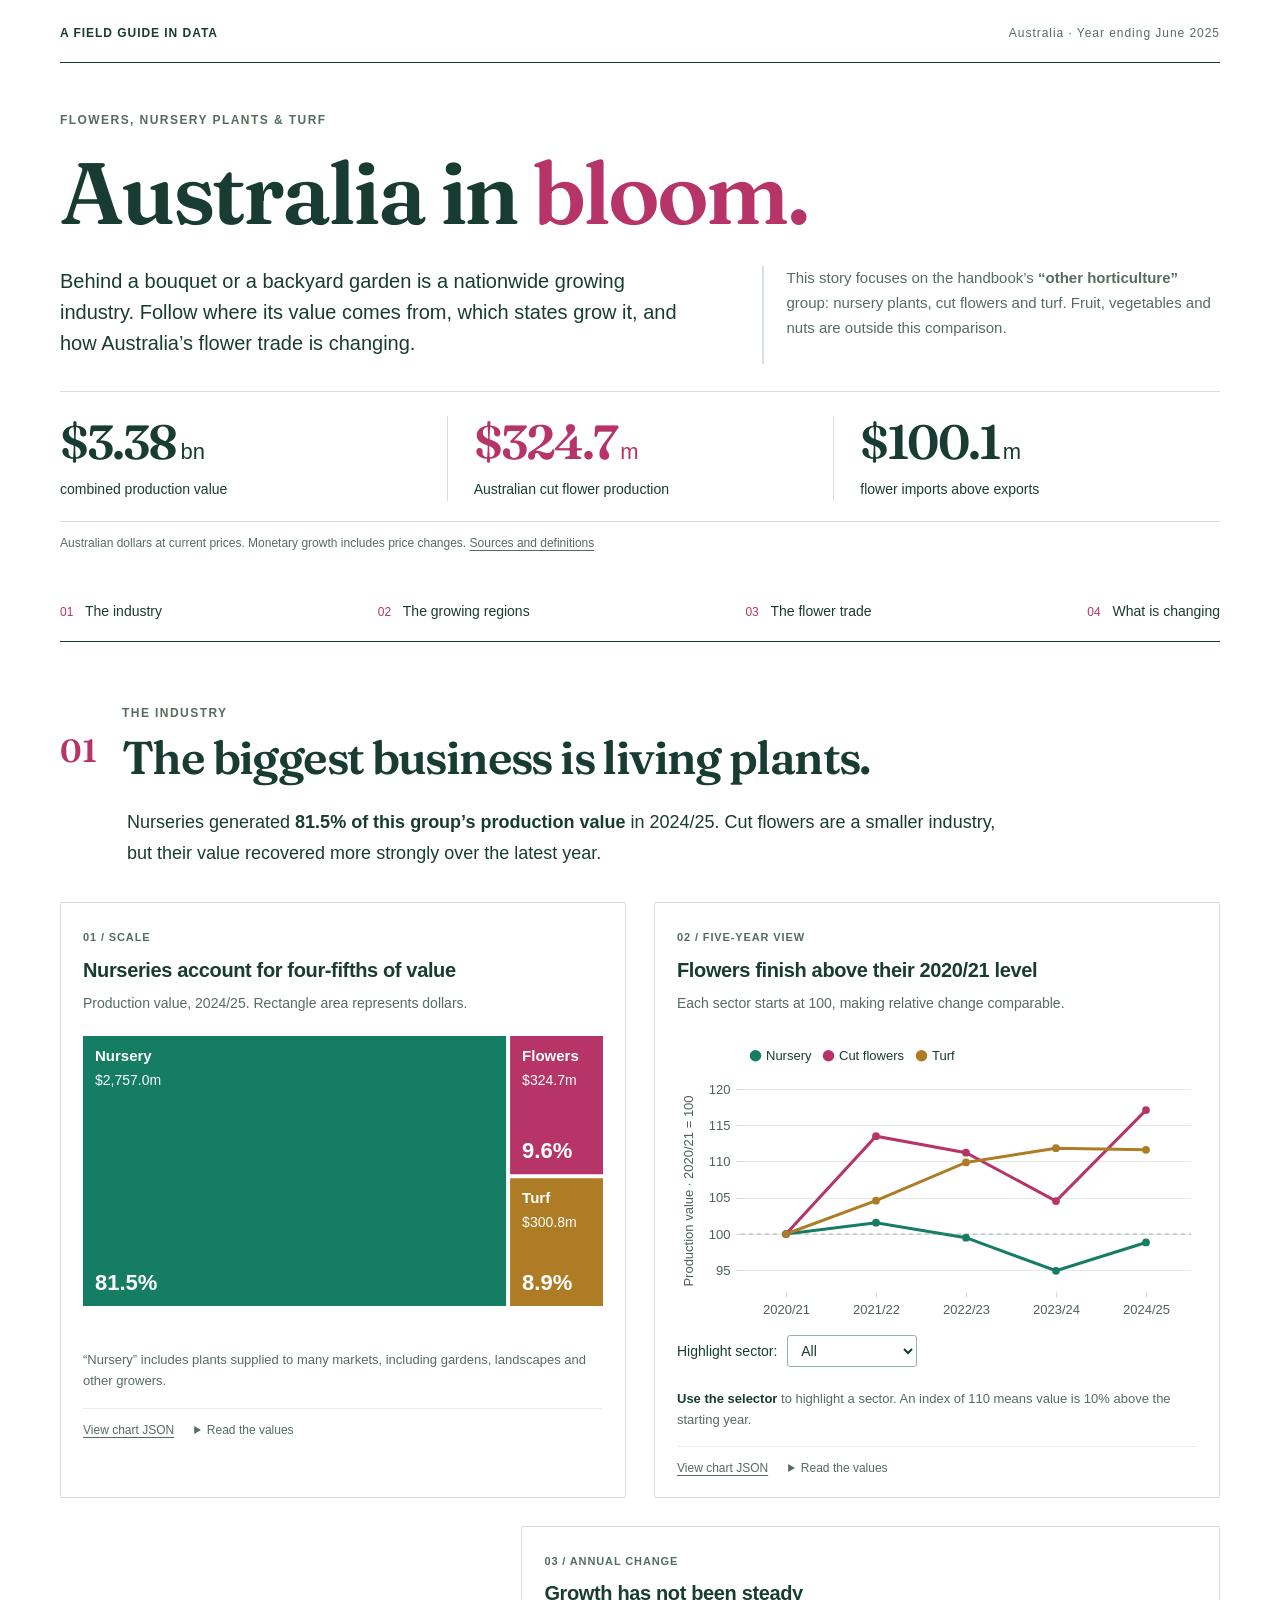
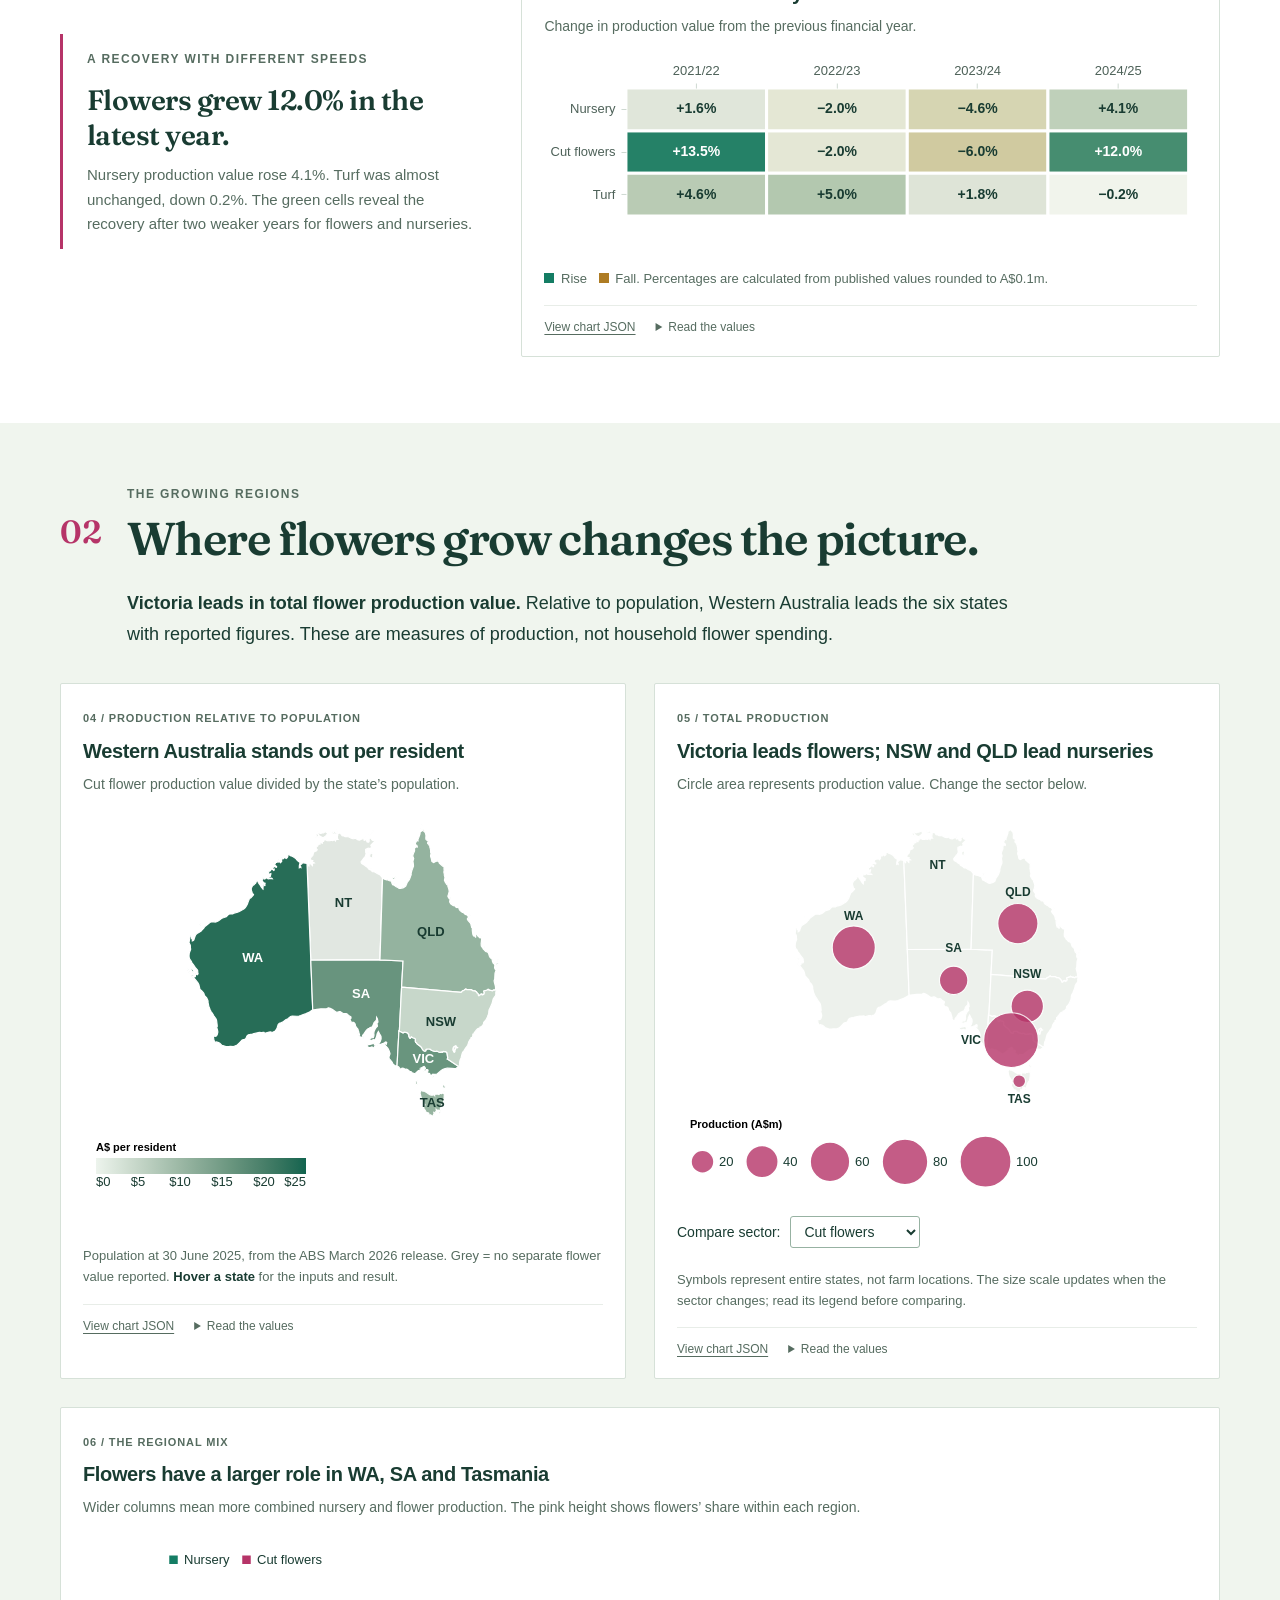
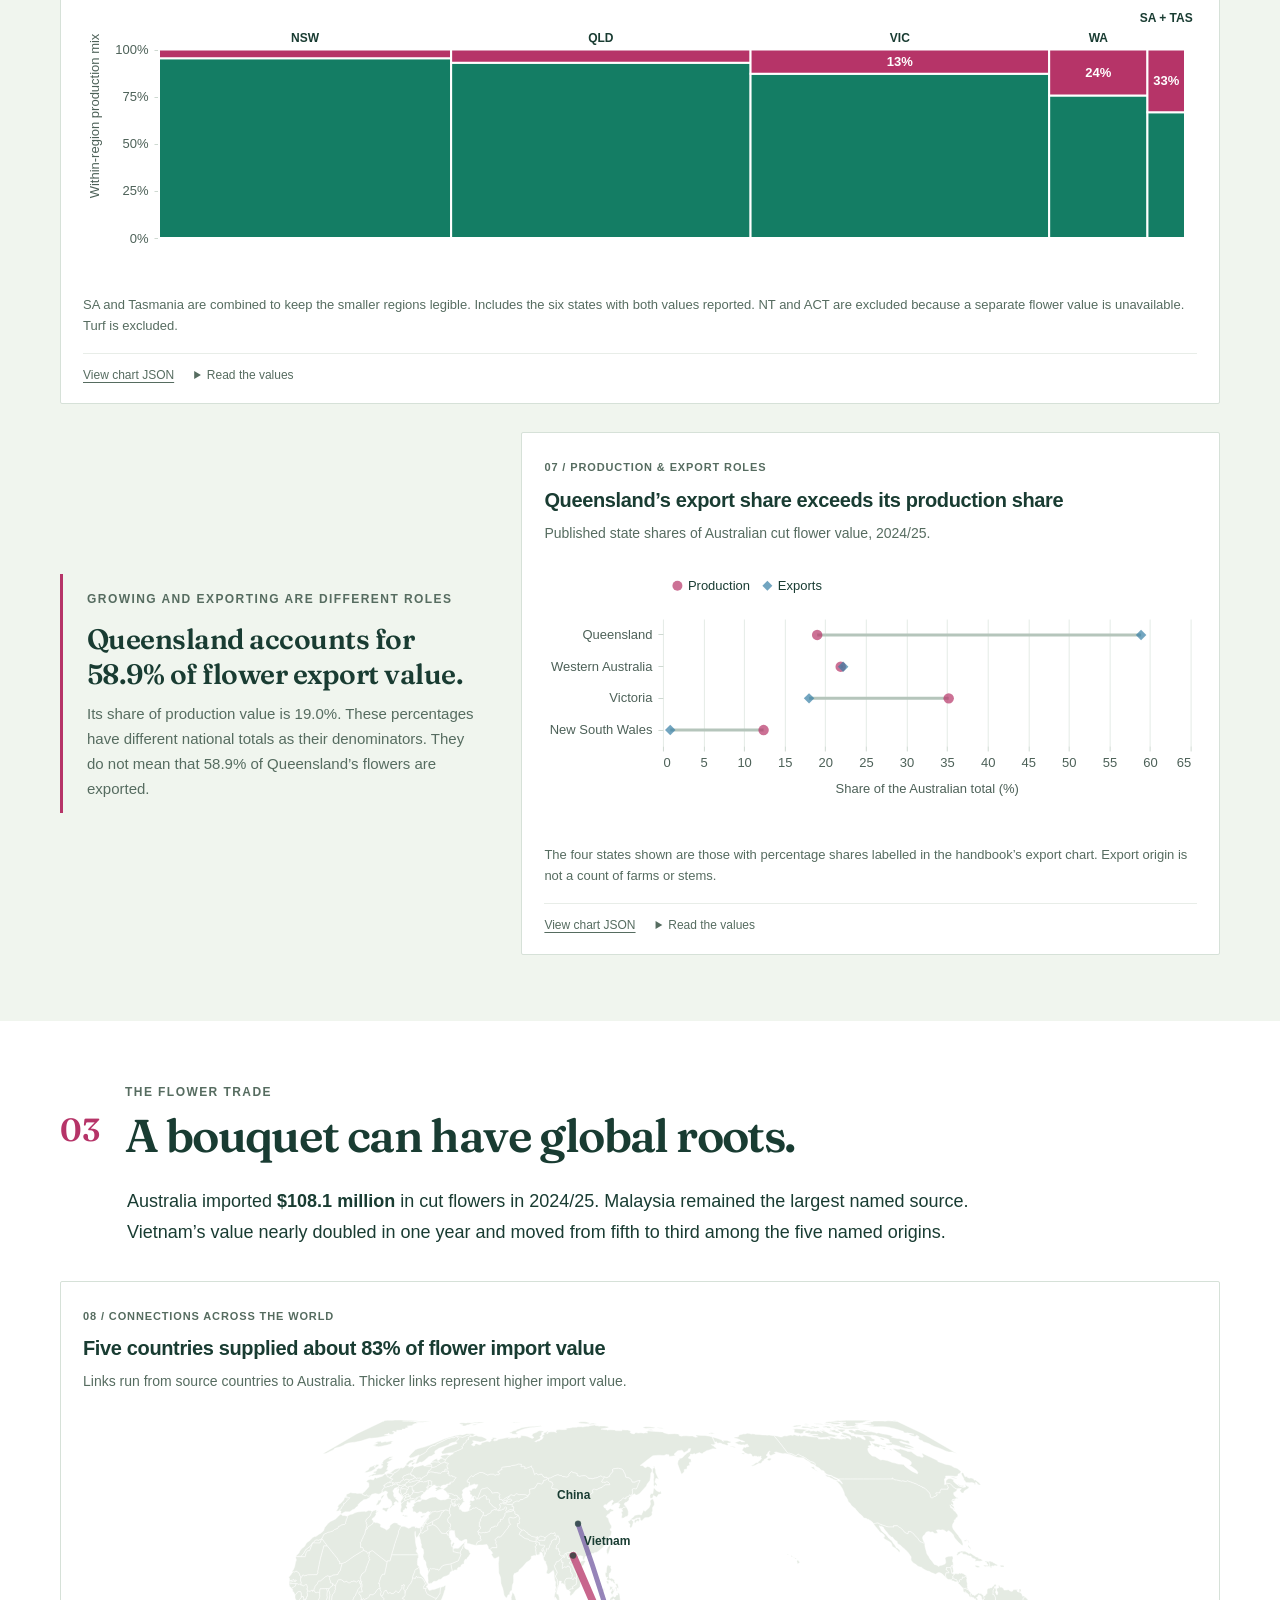
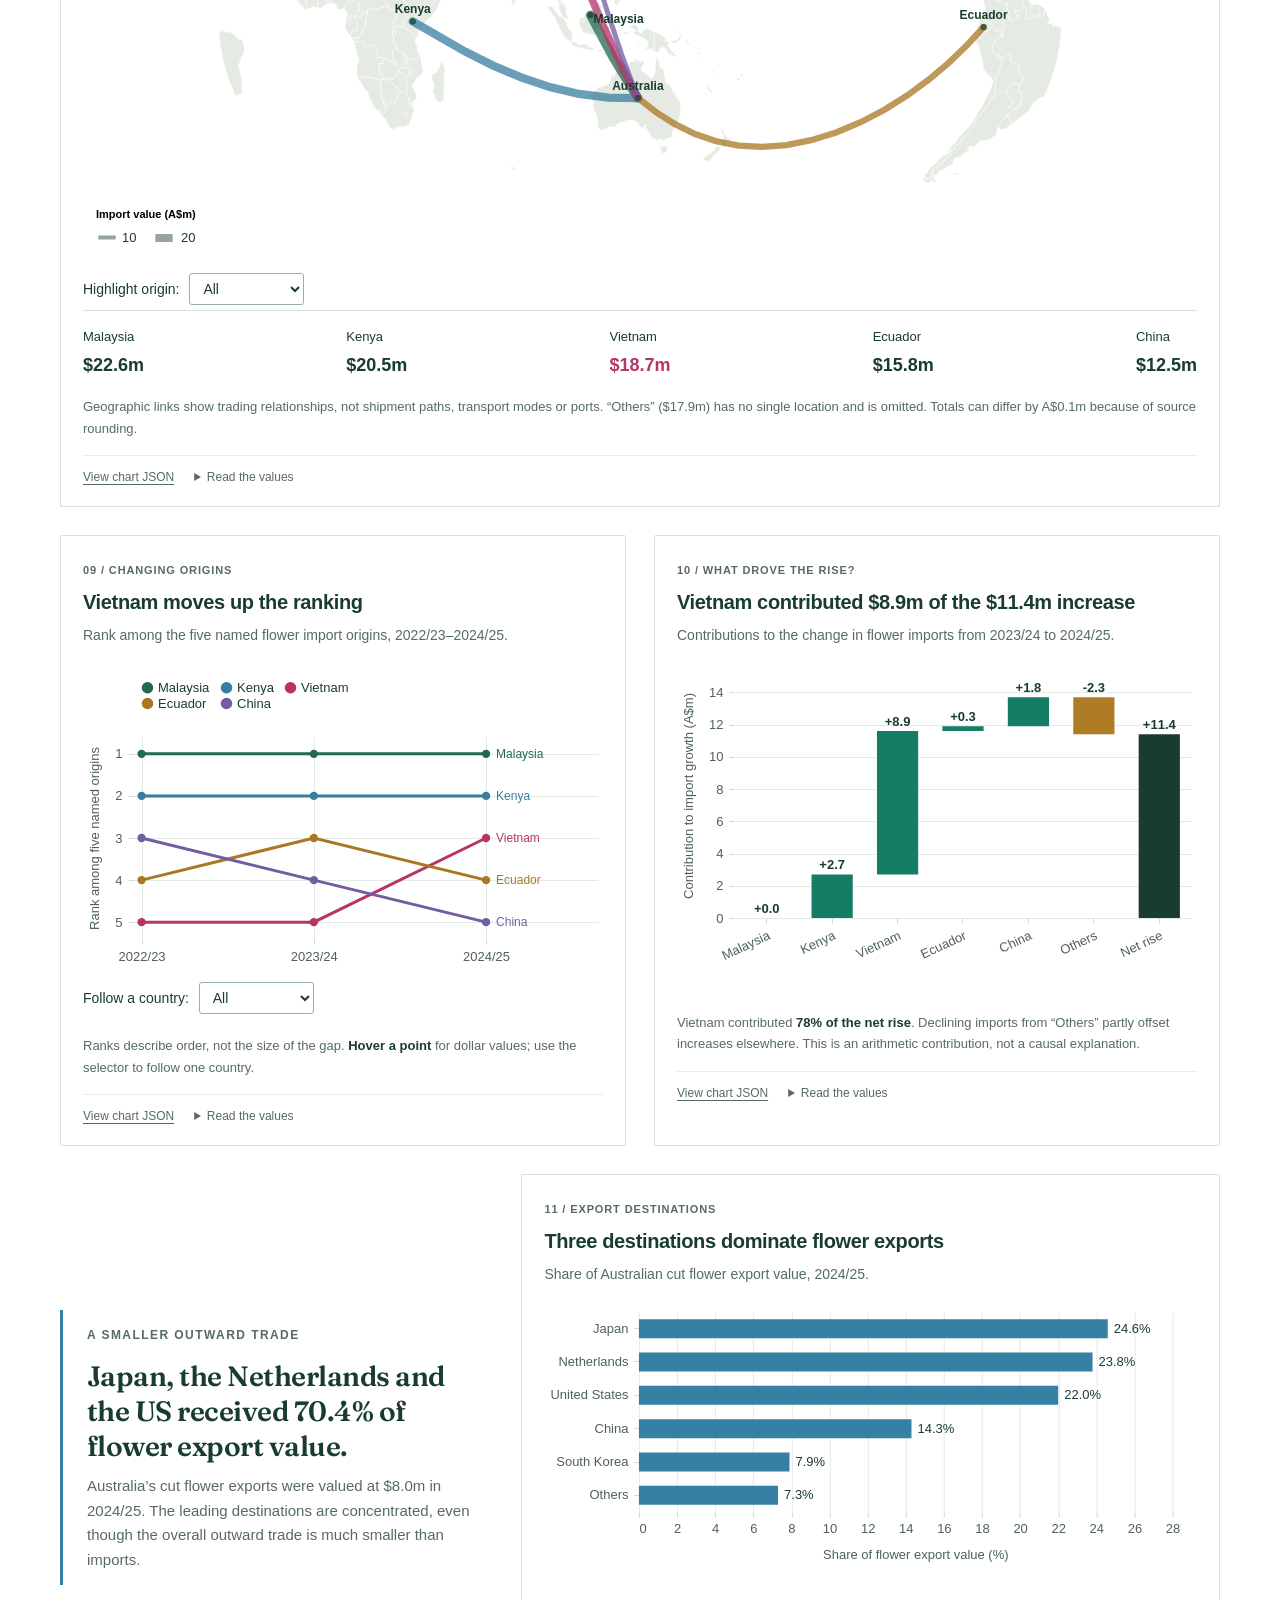
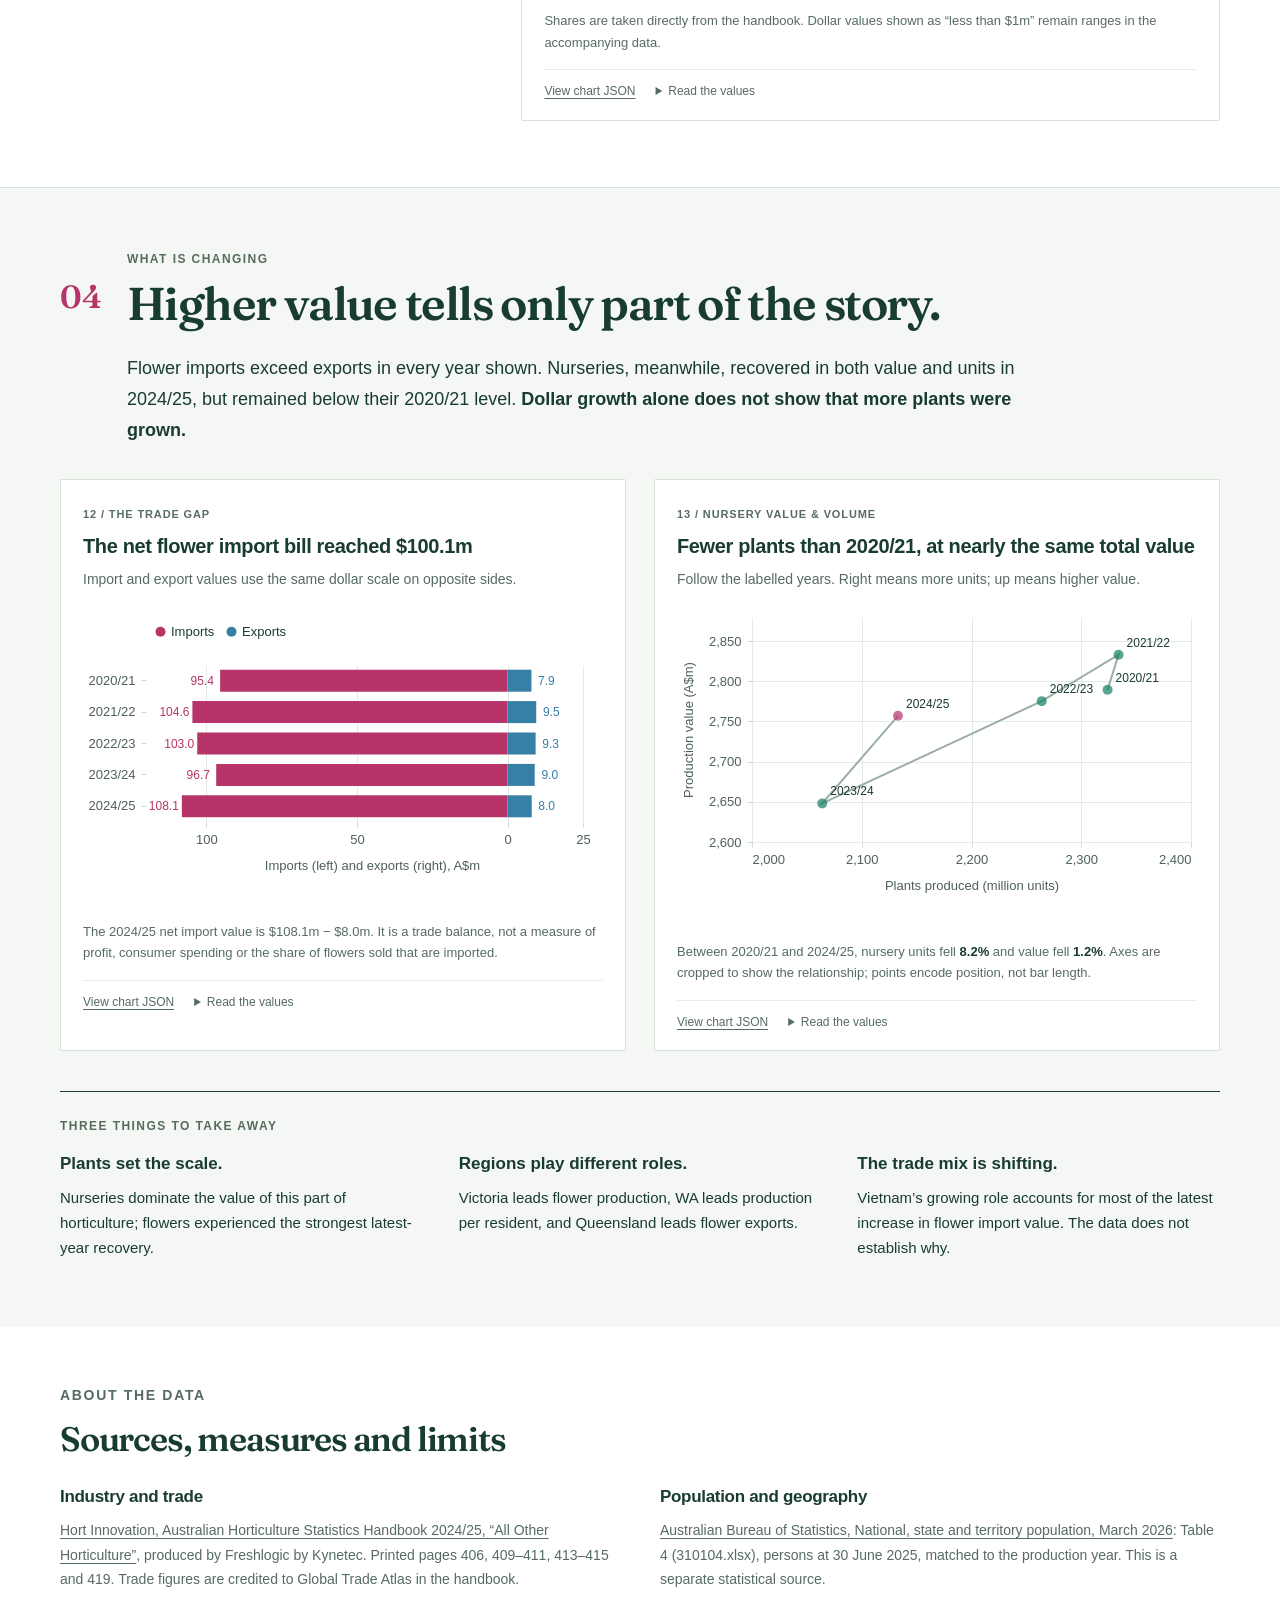
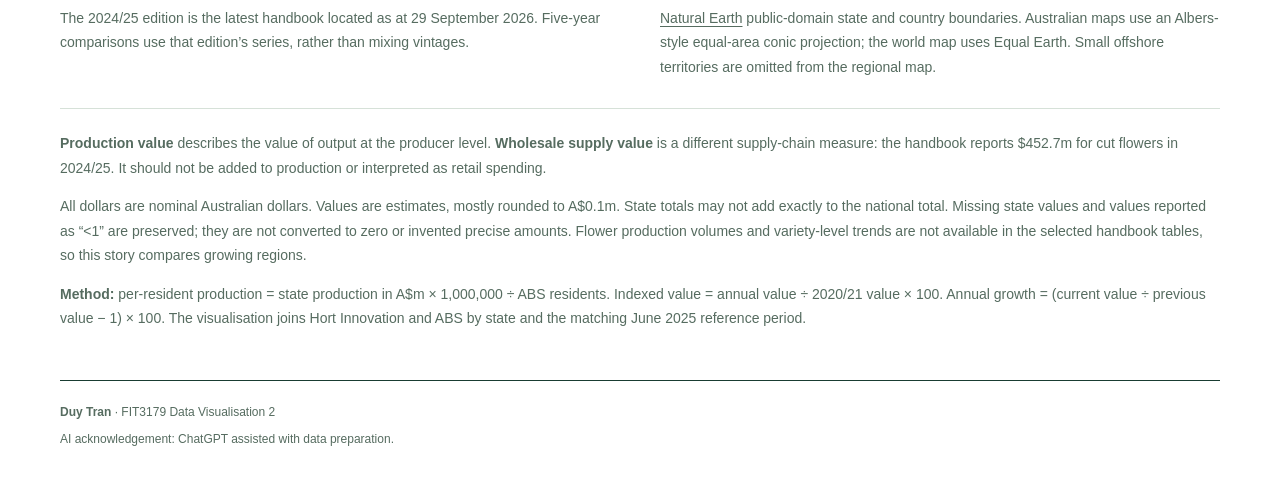
==== commit db1b5965: "Update index.html" ====
--- a/australia-in-bloom/index.html
+++ b/australia-in-bloom/index.html
@@ -168,10 +168,9 @@
       <div><h3>Population and geography</h3><p><a href="https://www.abs.gov.au/statistics/people/population/national-state-and-territory-population/mar-2026" target="_blank" rel="noopener">Australian Bureau of Statistics, National, state and territory population, March 2026</a>: Table 4 (310104.xlsx), persons at 30 June 2025, matched to the production year. This is a separate statistical source.</p><p><a href="https://www.naturalearthdata.com/" target="_blank" rel="noopener">Natural Earth</a> public-domain state and country boundaries. Australian maps use an Albers-style equal-area conic projection; the world map uses Equal Earth. Small offshore territories are omitted from the regional map.</p></div>
     </div>
     <div class="definitions"><p><strong>Production value</strong> describes the value of output at the producer level. <strong>Wholesale supply value</strong> is a different supply-chain measure: the handbook reports $452.7m for cut flowers in 2024/25. It should not be added to production or interpreted as retail spending.</p><p>All dollars are nominal Australian dollars. Values are estimates, mostly rounded to A$0.1m. State totals may not add exactly to the national total. Missing state values and values reported as “&lt;1” are preserved; they are not converted to zero or invented precise amounts. Flower production volumes and variety-level trends are not available in the selected handbook tables, so this story compares growing regions.</p><p><strong>Method:</strong> per-resident production = state production in A$m × 1,000,000 ÷ ABS residents. Indexed value = annual value ÷ 2020/21 value × 100. Annual growth = (current value ÷ previous value − 1) × 100. The visualisation joins Hort Innovation and ABS by state and the matching June 2025 reference period.</p></div>
-    <p class="resource-links"><a href="data/README.md">Data dictionary and provenance</a><a href="submission/Submission_Companion.pdf">Design explanation</a><a href="submission/Sketch_Layout_Guide.pdf">Sketch layout guide</a></p>
   </section>
 </main>
-<footer class="wrap"><p><strong>Kevin</strong> · FIT3179 Data Visualisation 2 · 30 September 2026</p><p>AI acknowledgement: ChatGPT assisted with data preparation.</p></footer>
+<footer class="wrap"><p><strong>Duy Tran</strong> · FIT3179 Data Visualisation 2</p><p>AI acknowledgement: ChatGPT assisted with data preparation.</p></footer>
 <noscript><p class="noscript wrap">JavaScript is needed to display the interactive charts. The narrative and source links remain available.</p></noscript>
 </body>
 </html>
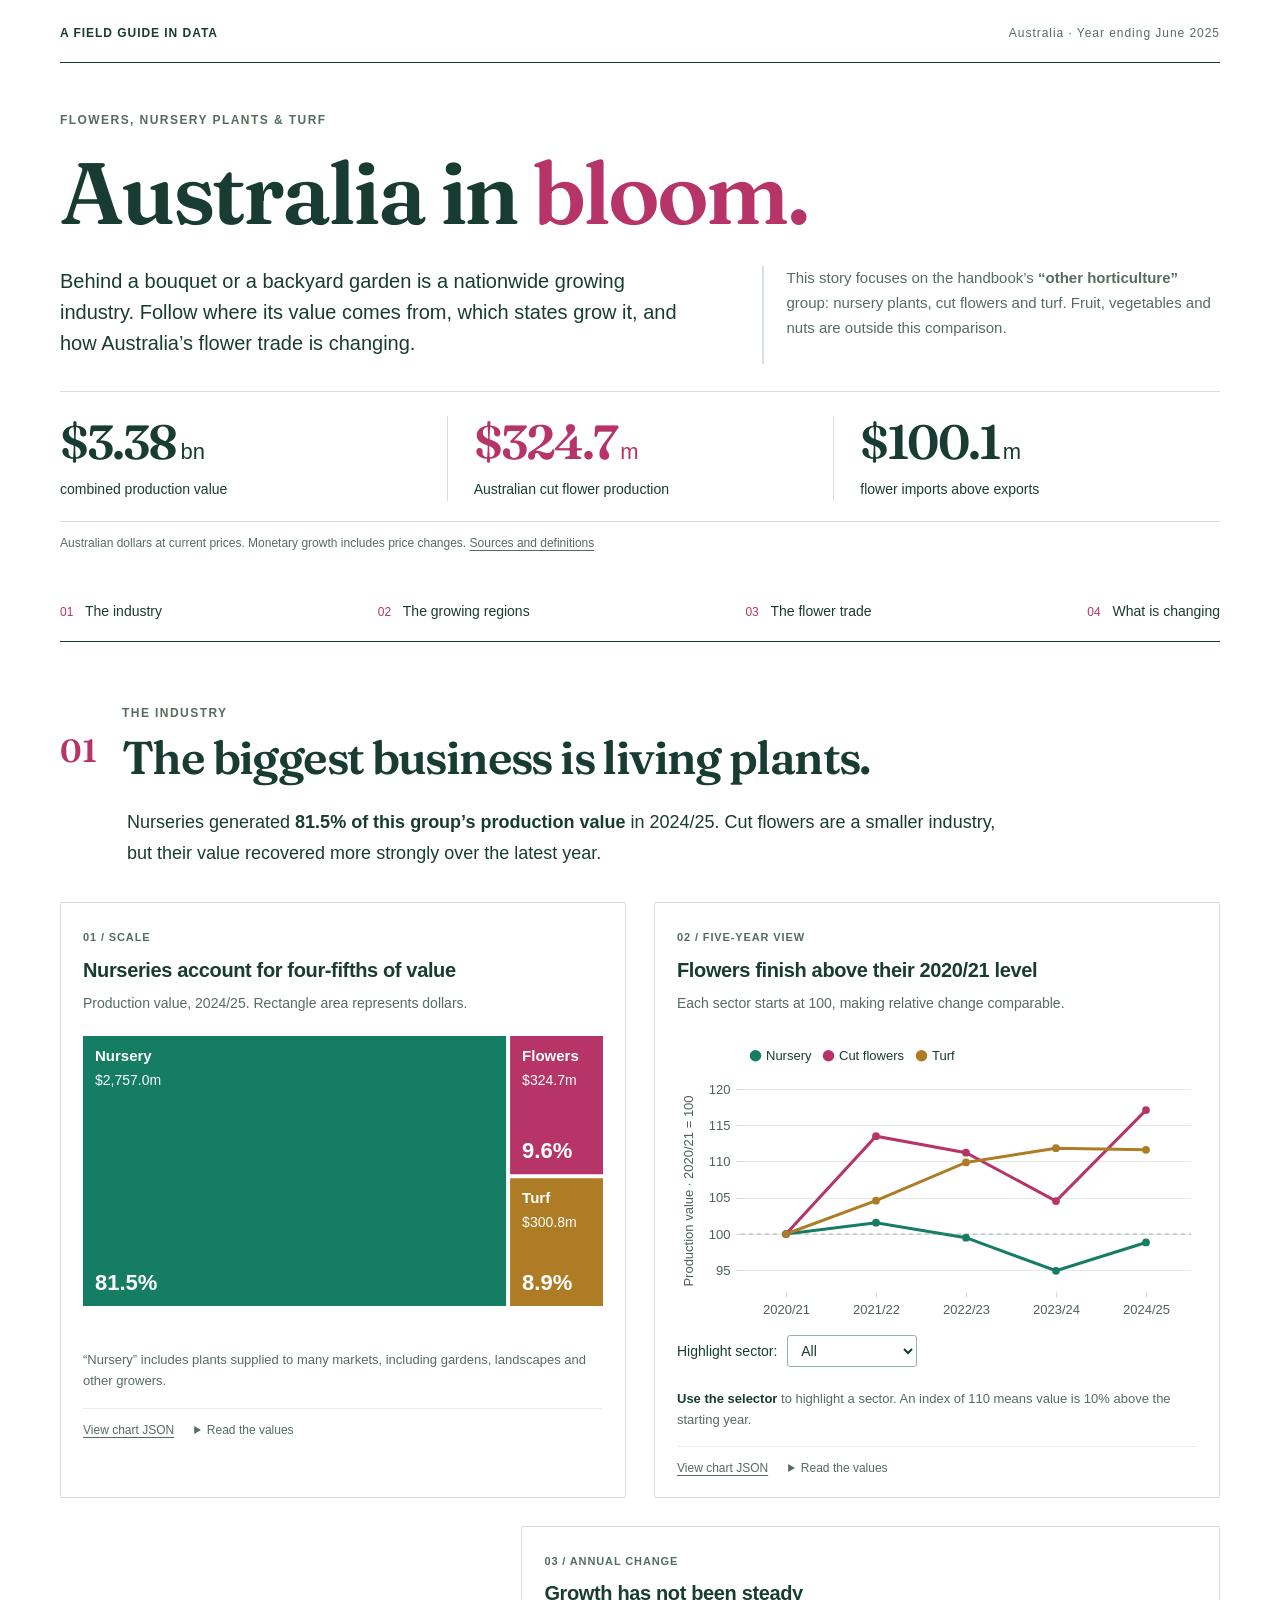
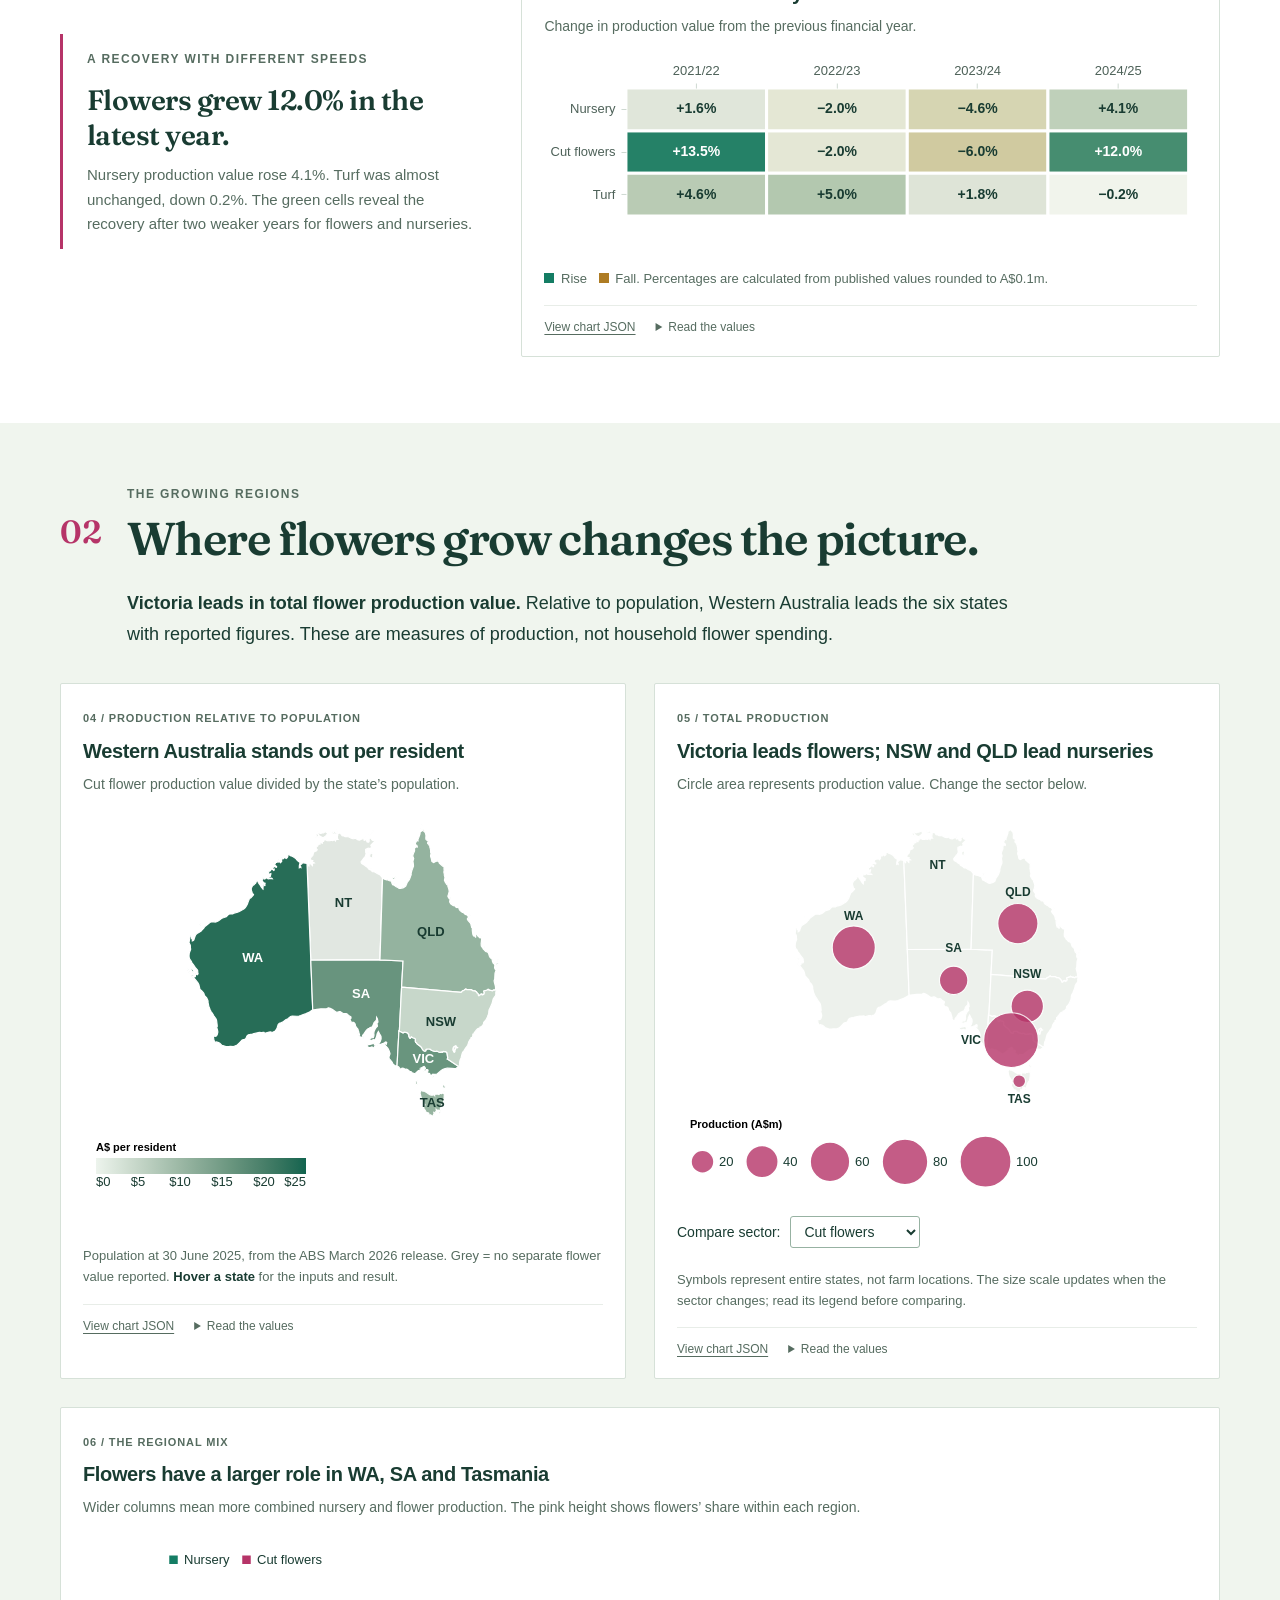
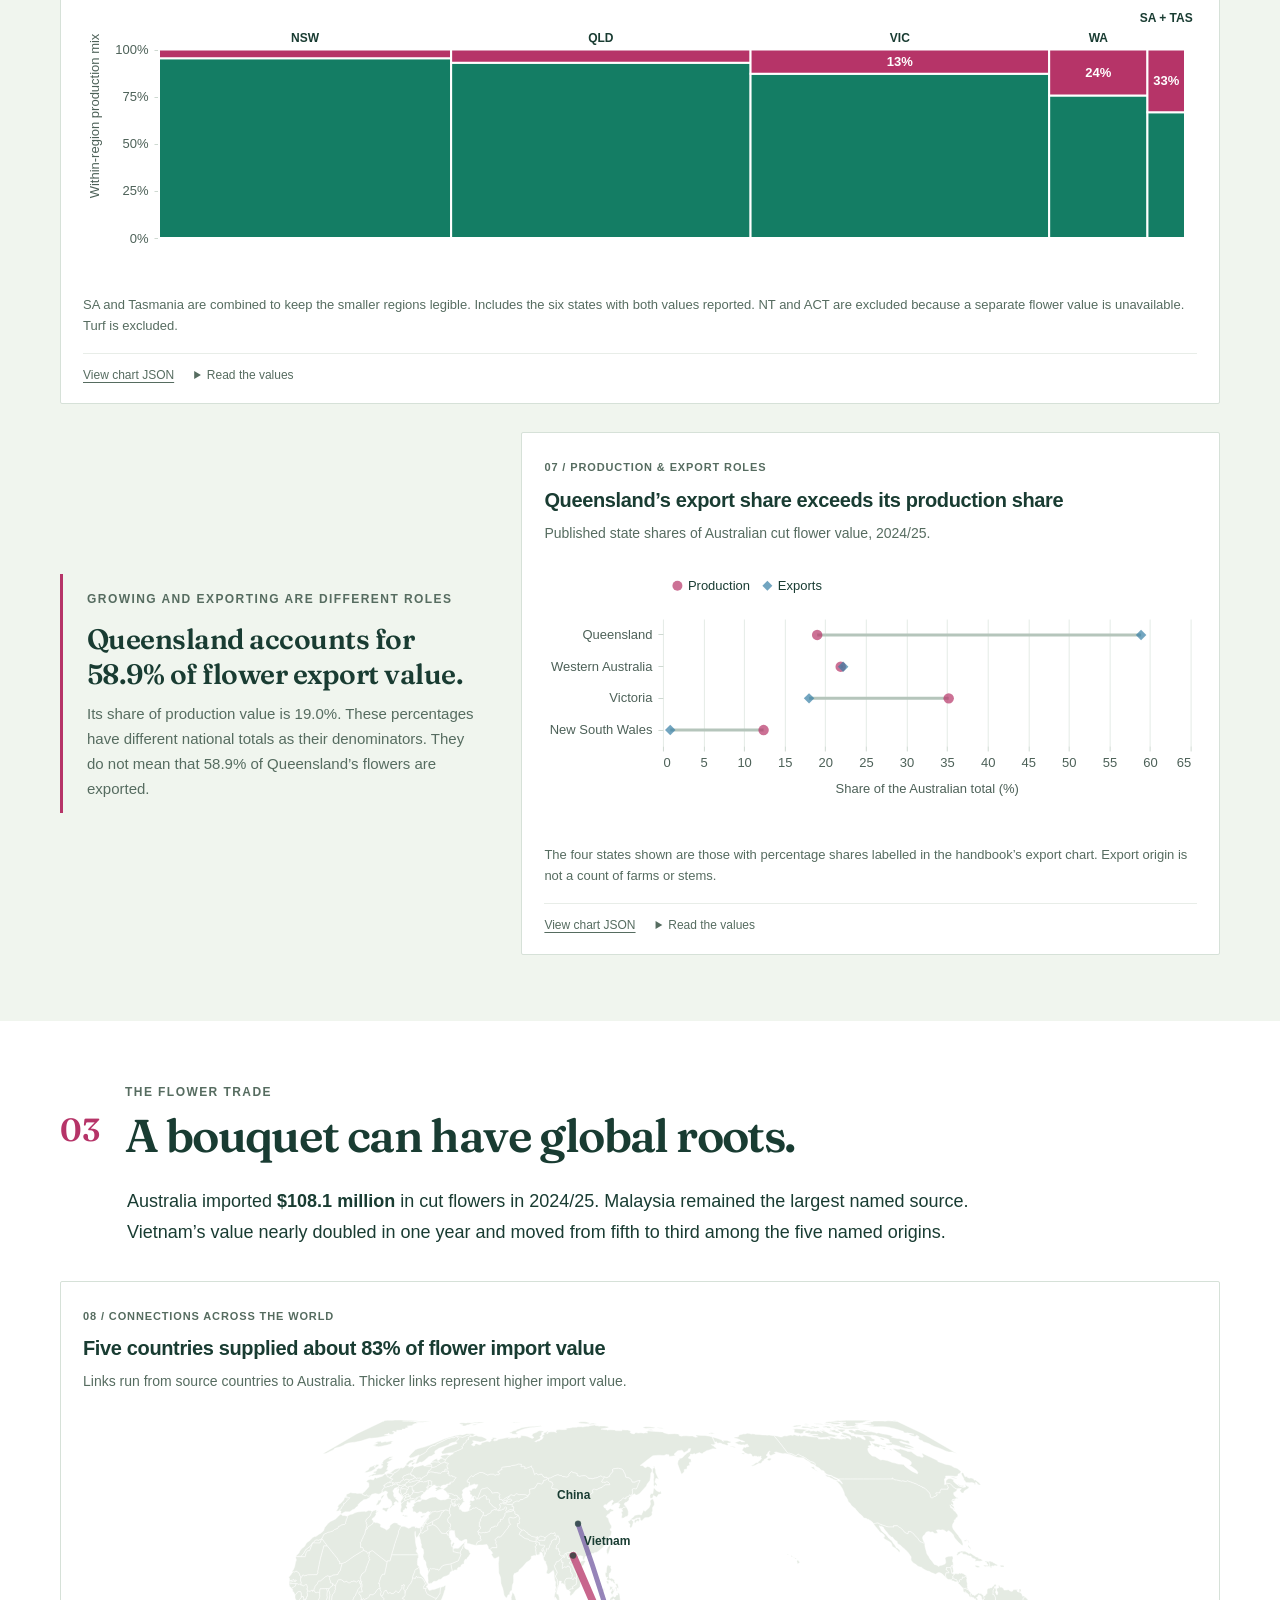
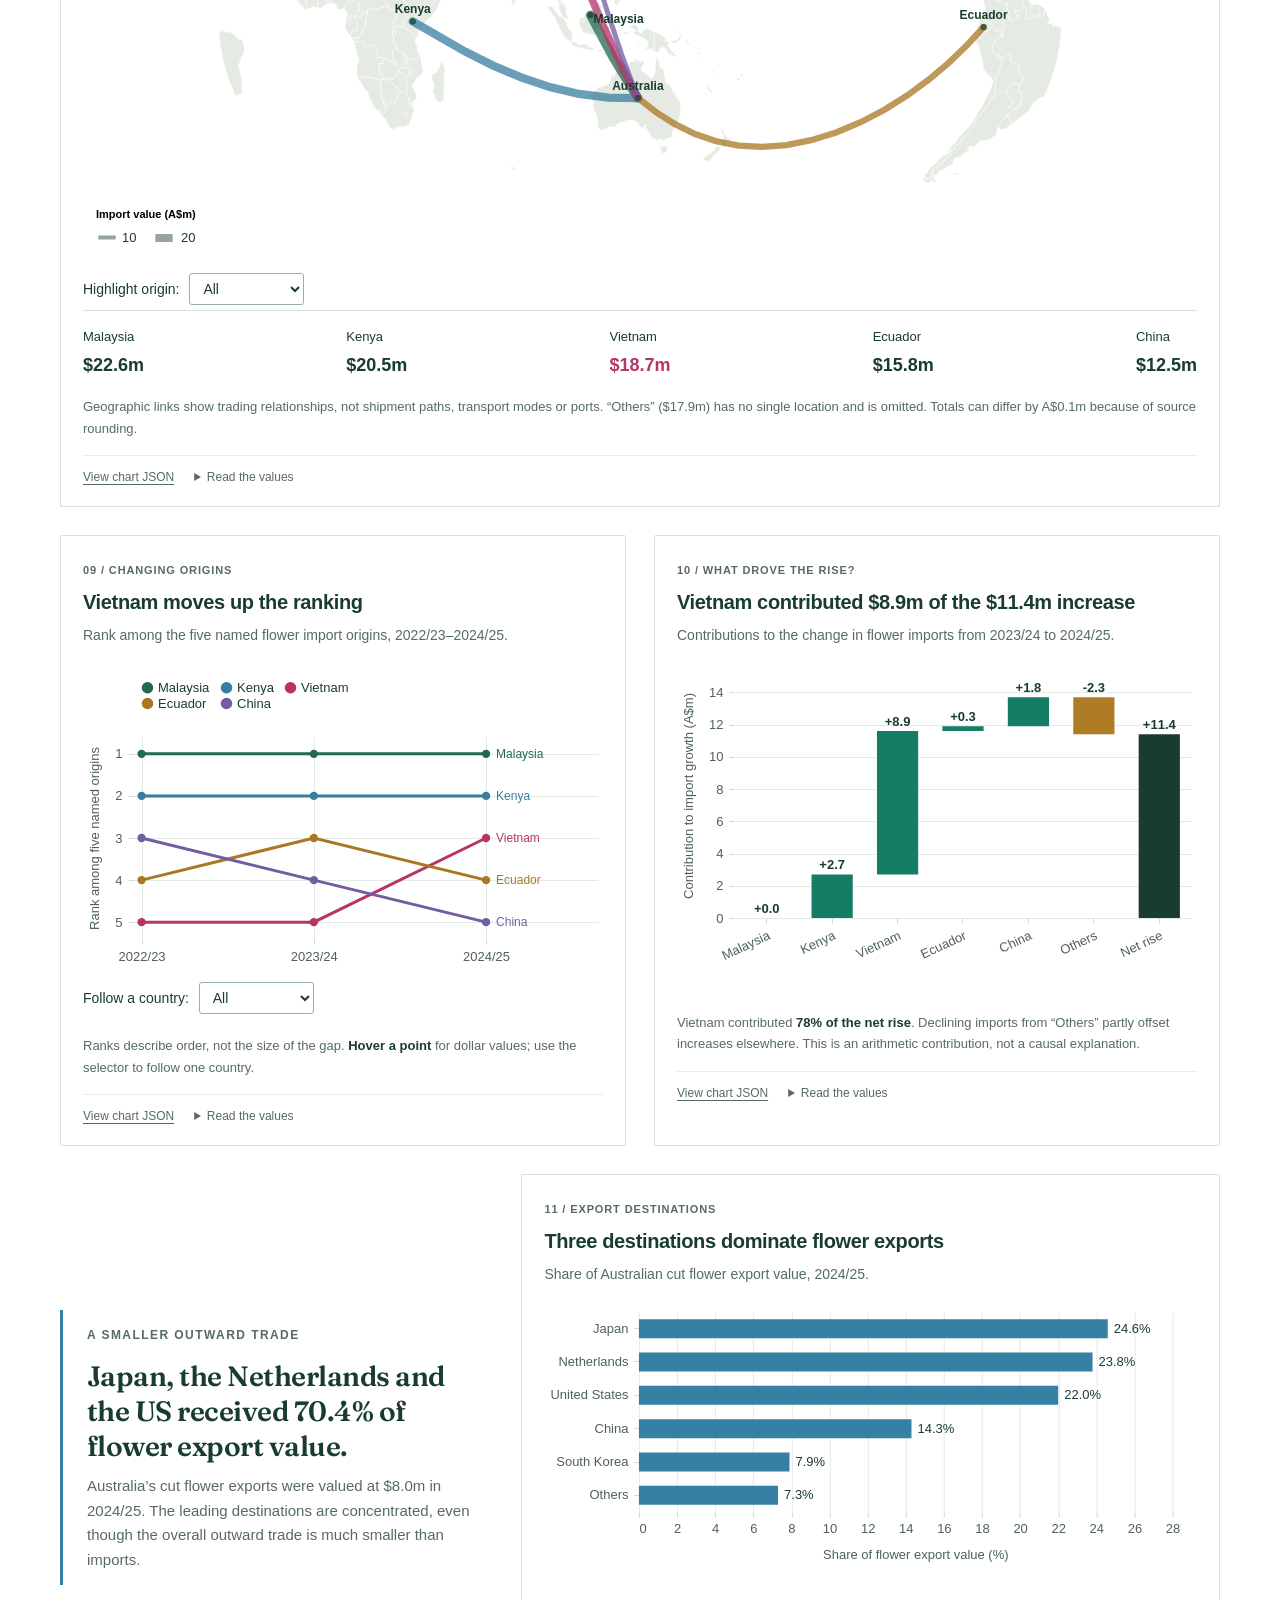
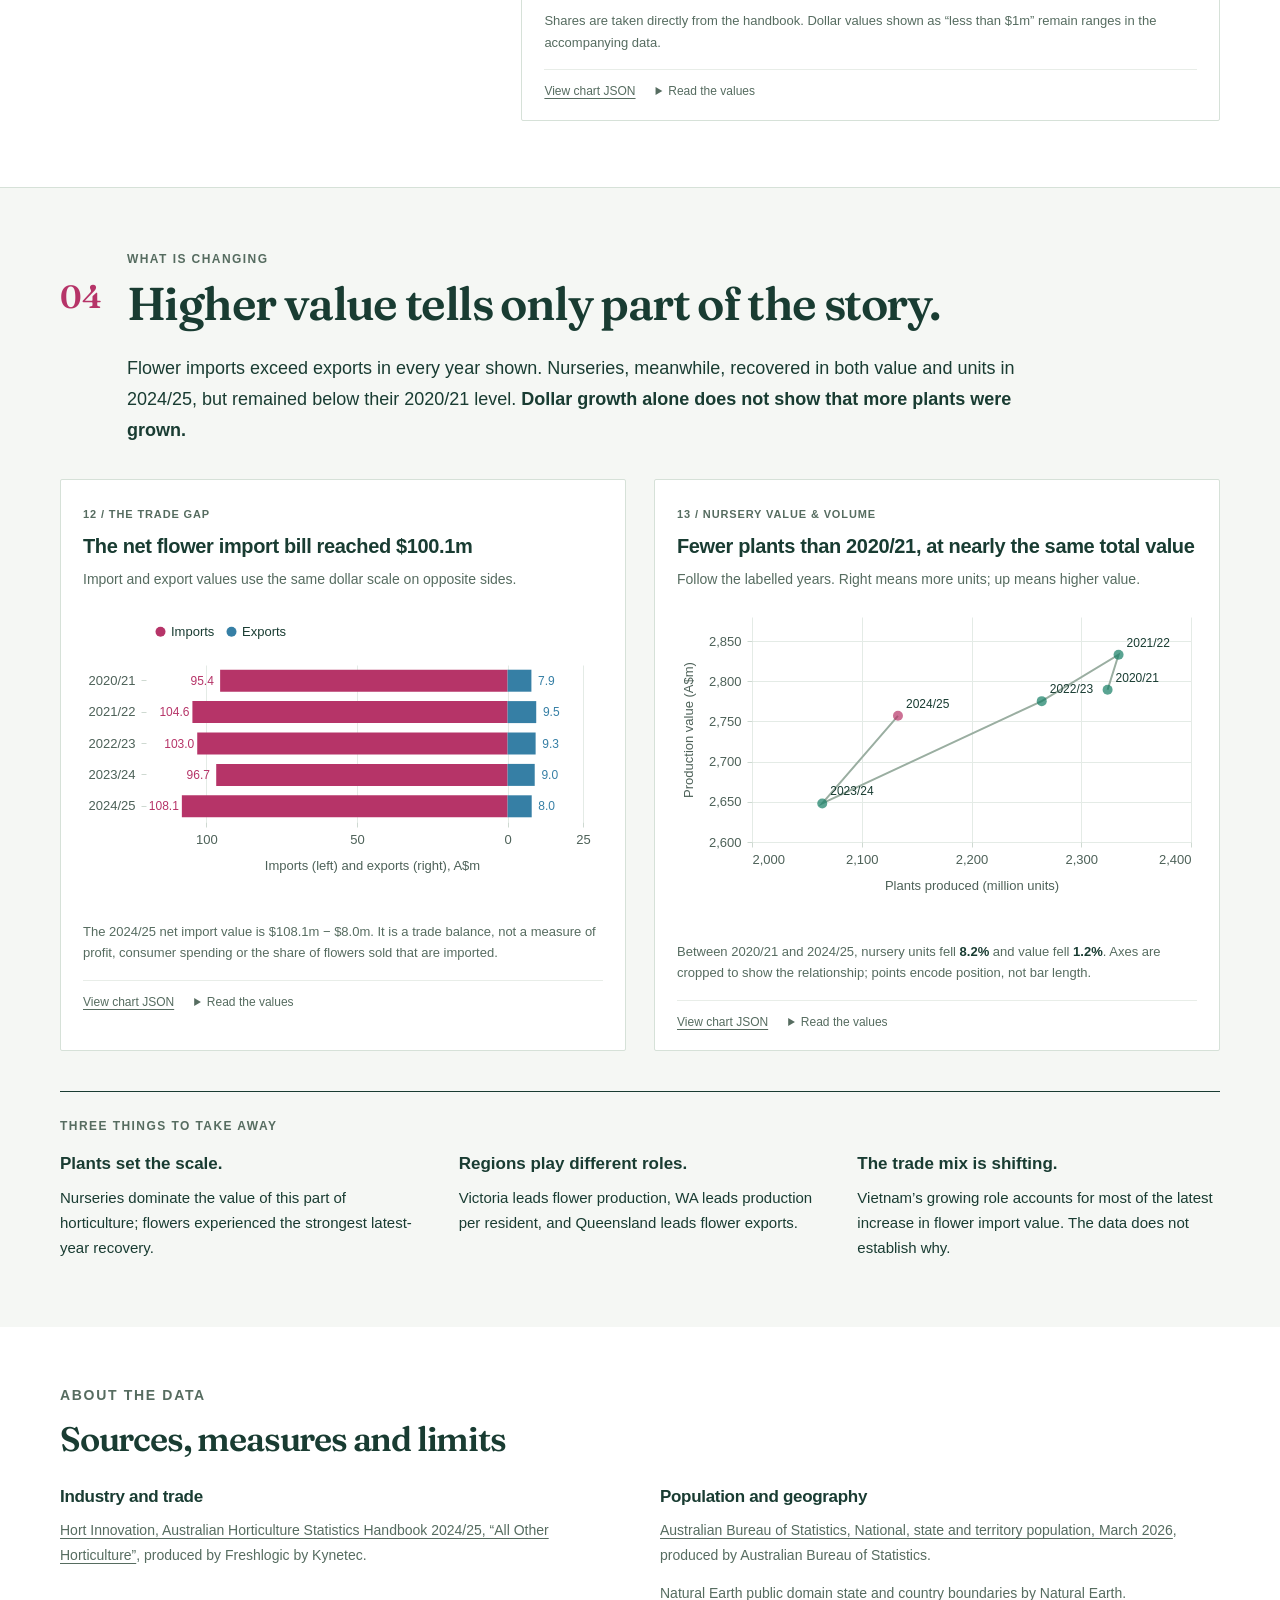
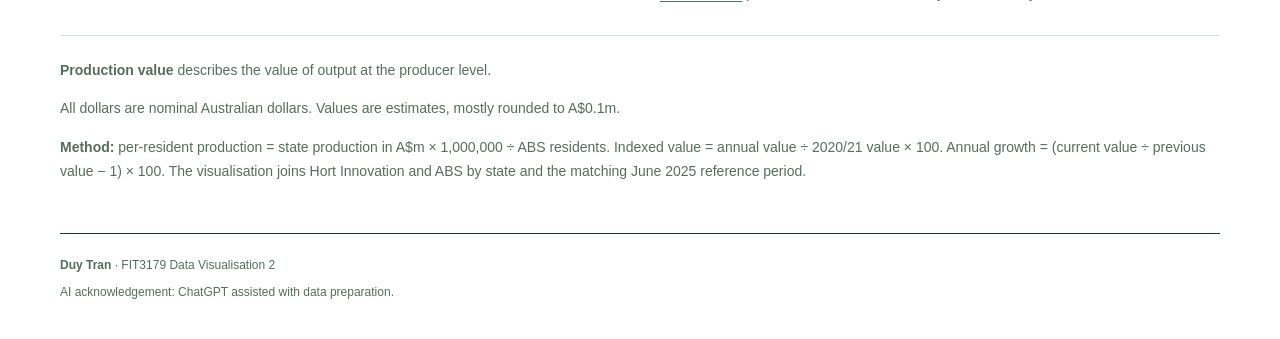
==== commit 2a2fd4fc: "Update index.html" ====
--- a/australia-in-bloom/index.html
+++ b/australia-in-bloom/index.html
@@ -164,10 +164,10 @@
   <section class="sources wrap" id="sources" aria-labelledby="sources-title">
     <p class="eyebrow">ABOUT THE DATA</p><h2 id="sources-title">Sources, measures and limits</h2>
     <div class="grid two source-grid">
-      <div><h3>Industry and trade</h3><p><a href="https://prod2.thegoodmoodfood.com.au/globalassets/hort-innovation/australian-horticulture-statistics-handbook/australian-horticulture-statistics-handbook-2024-25-other.pdf" target="_blank" rel="noopener">Hort Innovation, Australian Horticulture Statistics Handbook 2024/25, “All Other Horticulture”</a>, produced by Freshlogic by Kynetec. Printed pages 406, 409–411, 413–415 and 419. Trade figures are credited to Global Trade Atlas in the handbook.</p><p>The 2024/25 edition is the latest handbook located as at 29 September 2026. Five-year comparisons use that edition’s series, rather than mixing vintages.</p></div>
-      <div><h3>Population and geography</h3><p><a href="https://www.abs.gov.au/statistics/people/population/national-state-and-territory-population/mar-2026" target="_blank" rel="noopener">Australian Bureau of Statistics, National, state and territory population, March 2026</a>: Table 4 (310104.xlsx), persons at 30 June 2025, matched to the production year. This is a separate statistical source.</p><p><a href="https://www.naturalearthdata.com/" target="_blank" rel="noopener">Natural Earth</a> public-domain state and country boundaries. Australian maps use an Albers-style equal-area conic projection; the world map uses Equal Earth. Small offshore territories are omitted from the regional map.</p></div>
+      <div><h3>Industry and trade</h3><p><a href="https://prod2.thegoodmoodfood.com.au/globalassets/hort-innovation/australian-horticulture-statistics-handbook/australian-horticulture-statistics-handbook-2024-25-other.pdf" target="_blank" rel="noopener">Hort Innovation, Australian Horticulture Statistics Handbook 2024/25, “All Other Horticulture”</a>, produced by Freshlogic by Kynetec.</p></div>
+      <div><h3>Population and geography</h3><p><a href="https://www.abs.gov.au/statistics/people/population/national-state-and-territory-population/mar-2026" target="_blank" rel="noopener">Australian Bureau of Statistics, National, state and territory population, March 2026</a>, produced by Australian Bureau of Statistics.</p><p><a href="https://www.naturalearthdata.com/" target="_blank" rel="noopener">Natural Earth</a> public domain state and country boundaries by Natural Earth.</p></div>
     </div>
-    <div class="definitions"><p><strong>Production value</strong> describes the value of output at the producer level. <strong>Wholesale supply value</strong> is a different supply-chain measure: the handbook reports $452.7m for cut flowers in 2024/25. It should not be added to production or interpreted as retail spending.</p><p>All dollars are nominal Australian dollars. Values are estimates, mostly rounded to A$0.1m. State totals may not add exactly to the national total. Missing state values and values reported as “&lt;1” are preserved; they are not converted to zero or invented precise amounts. Flower production volumes and variety-level trends are not available in the selected handbook tables, so this story compares growing regions.</p><p><strong>Method:</strong> per-resident production = state production in A$m × 1,000,000 ÷ ABS residents. Indexed value = annual value ÷ 2020/21 value × 100. Annual growth = (current value ÷ previous value − 1) × 100. The visualisation joins Hort Innovation and ABS by state and the matching June 2025 reference period.</p></div>
+    <div class="definitions"><p><strong>Production value</strong> describes the value of output at the producer level.</p><p>All dollars are nominal Australian dollars. Values are estimates, mostly rounded to A$0.1m.</p><p><strong>Method:</strong> per-resident production = state production in A$m × 1,000,000 ÷ ABS residents. Indexed value = annual value ÷ 2020/21 value × 100. Annual growth = (current value ÷ previous value − 1) × 100. The visualisation joins Hort Innovation and ABS by state and the matching June 2025 reference period.</p></div>
   </section>
 </main>
 <footer class="wrap"><p><strong>Duy Tran</strong> · FIT3179 Data Visualisation 2</p><p>AI acknowledgement: ChatGPT assisted with data preparation.</p></footer>
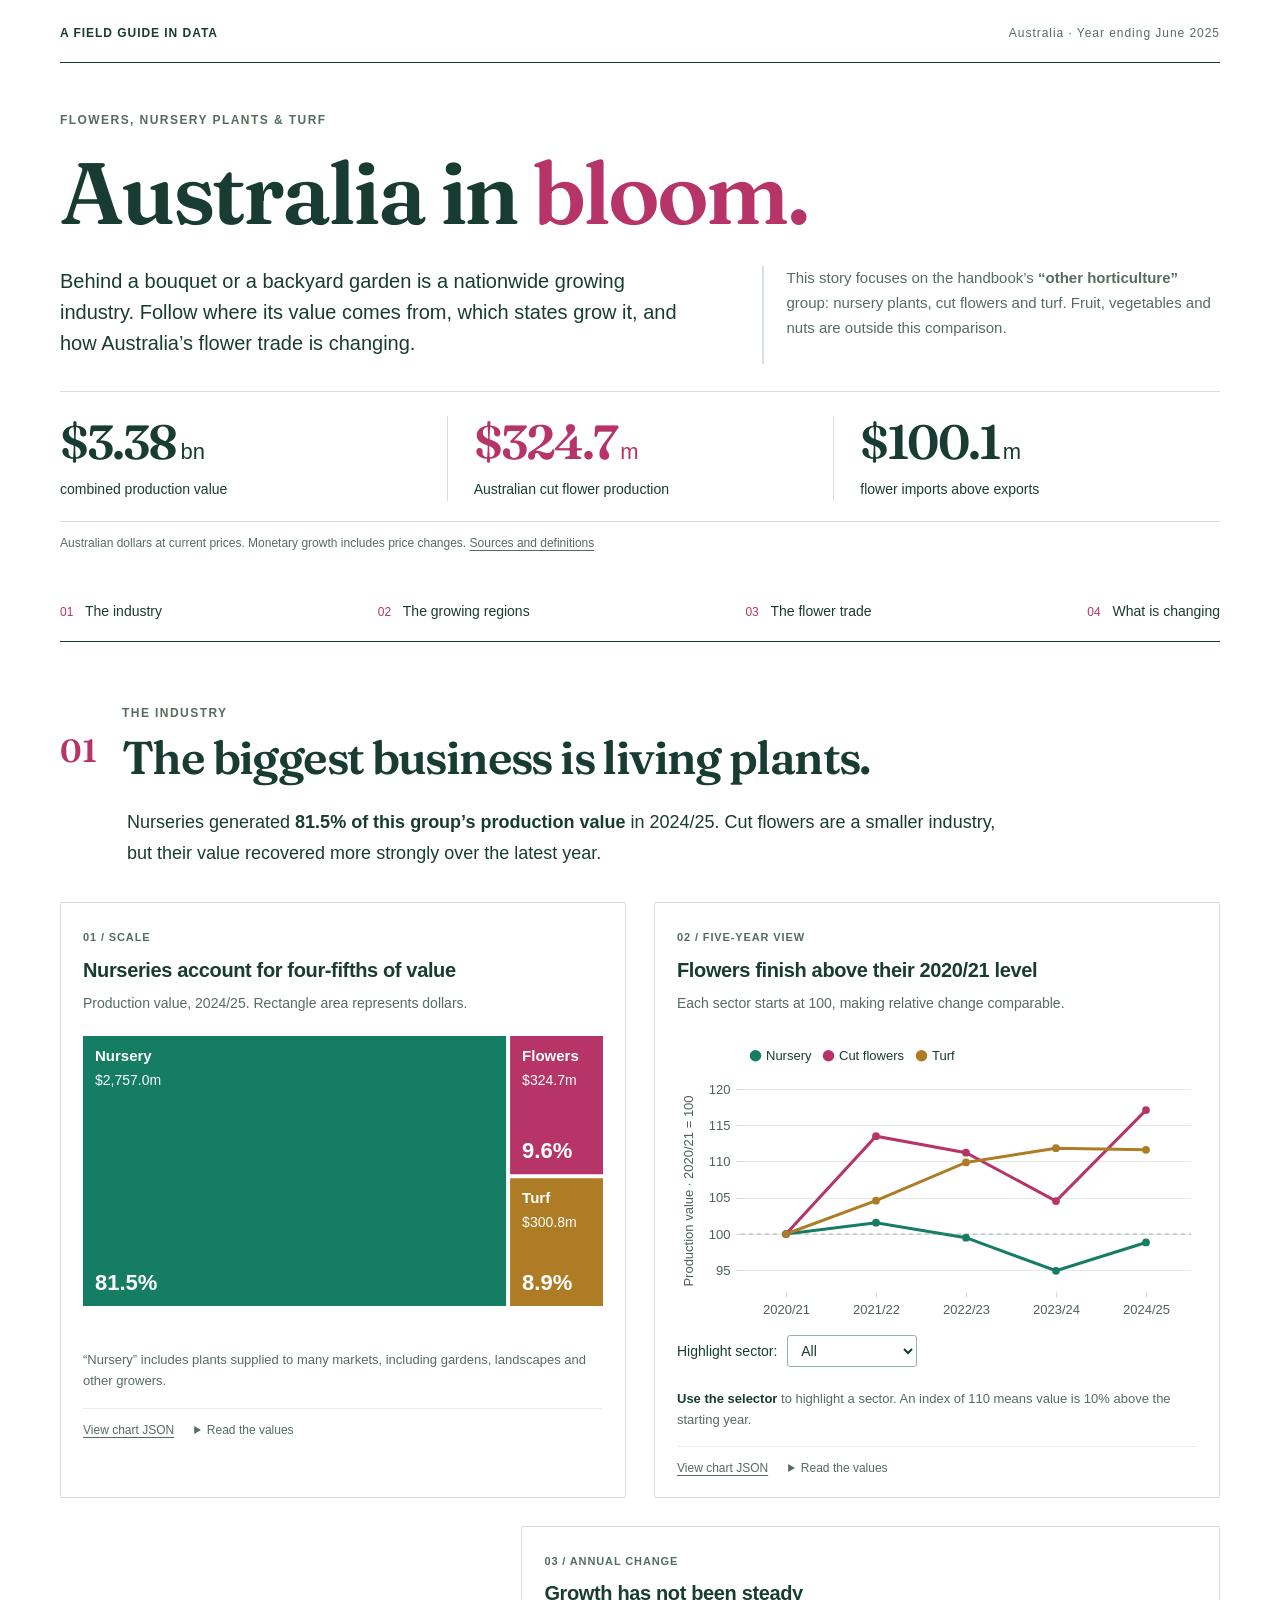
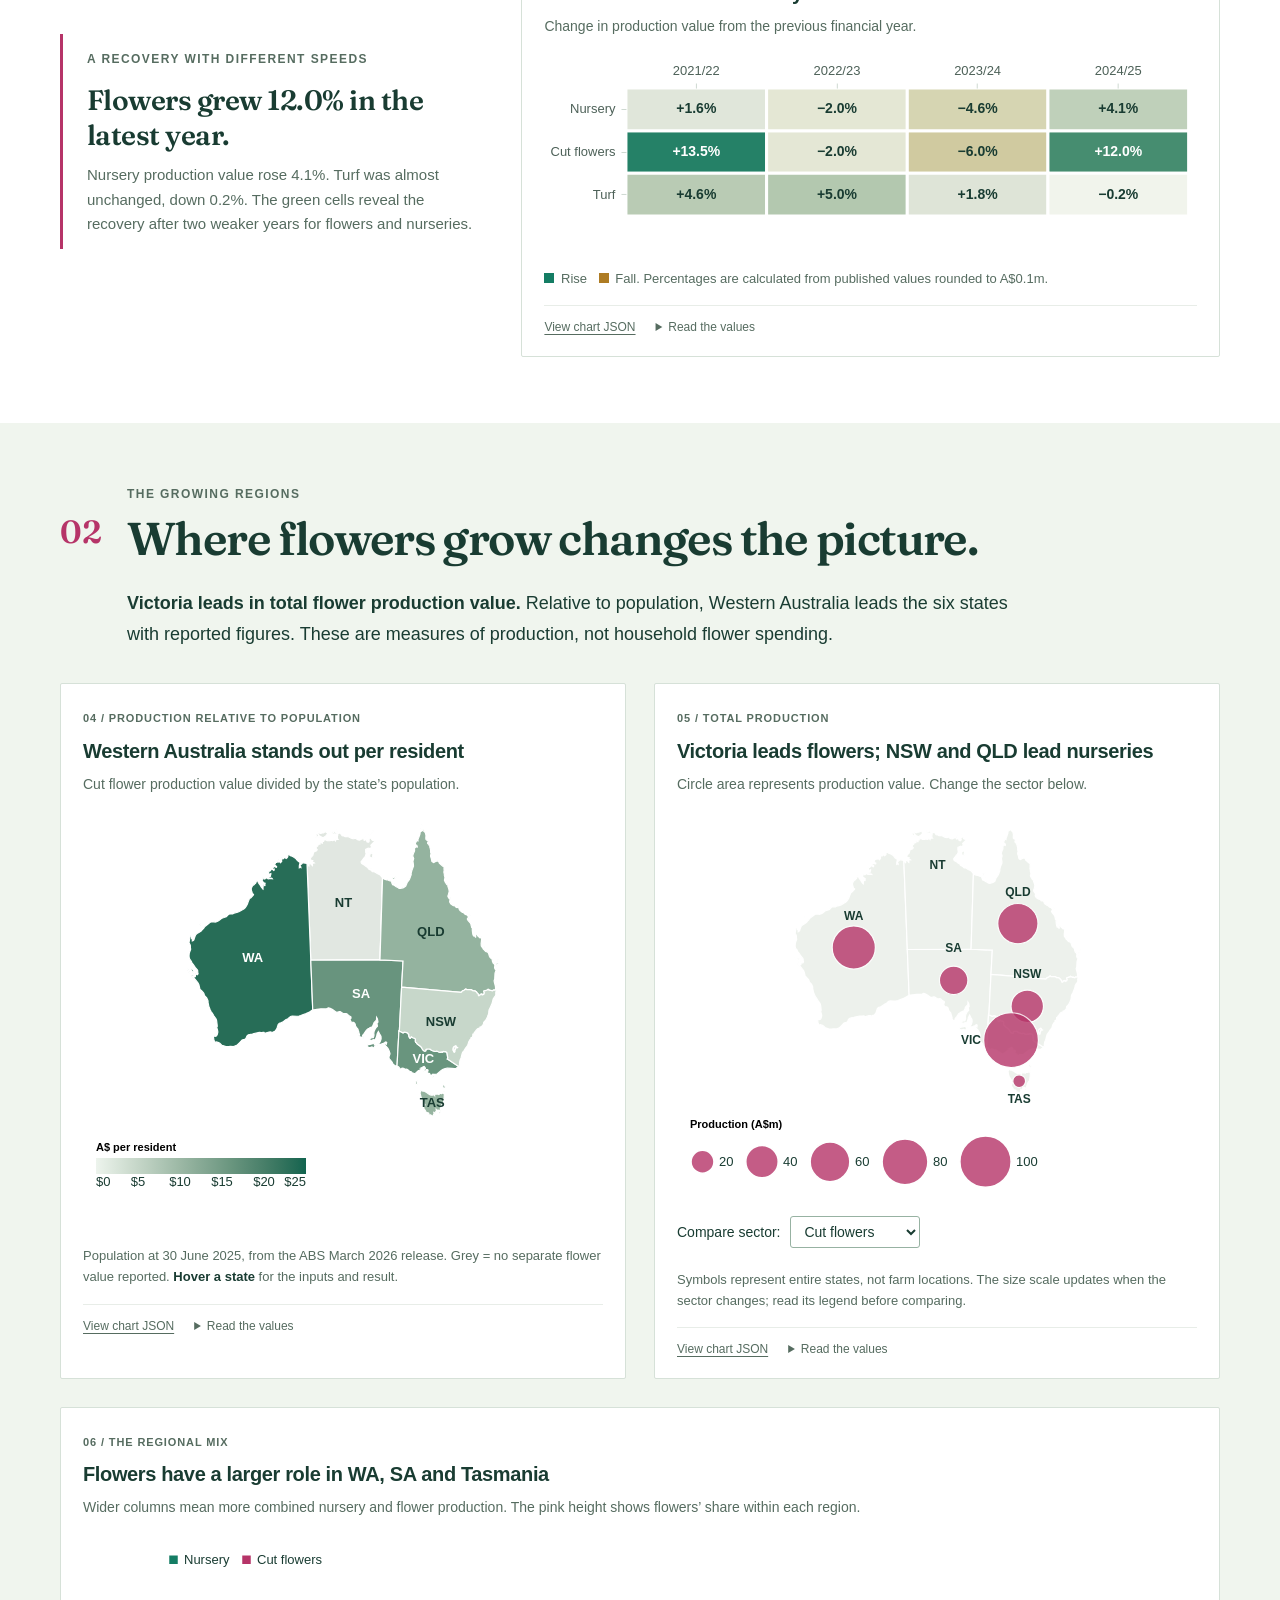
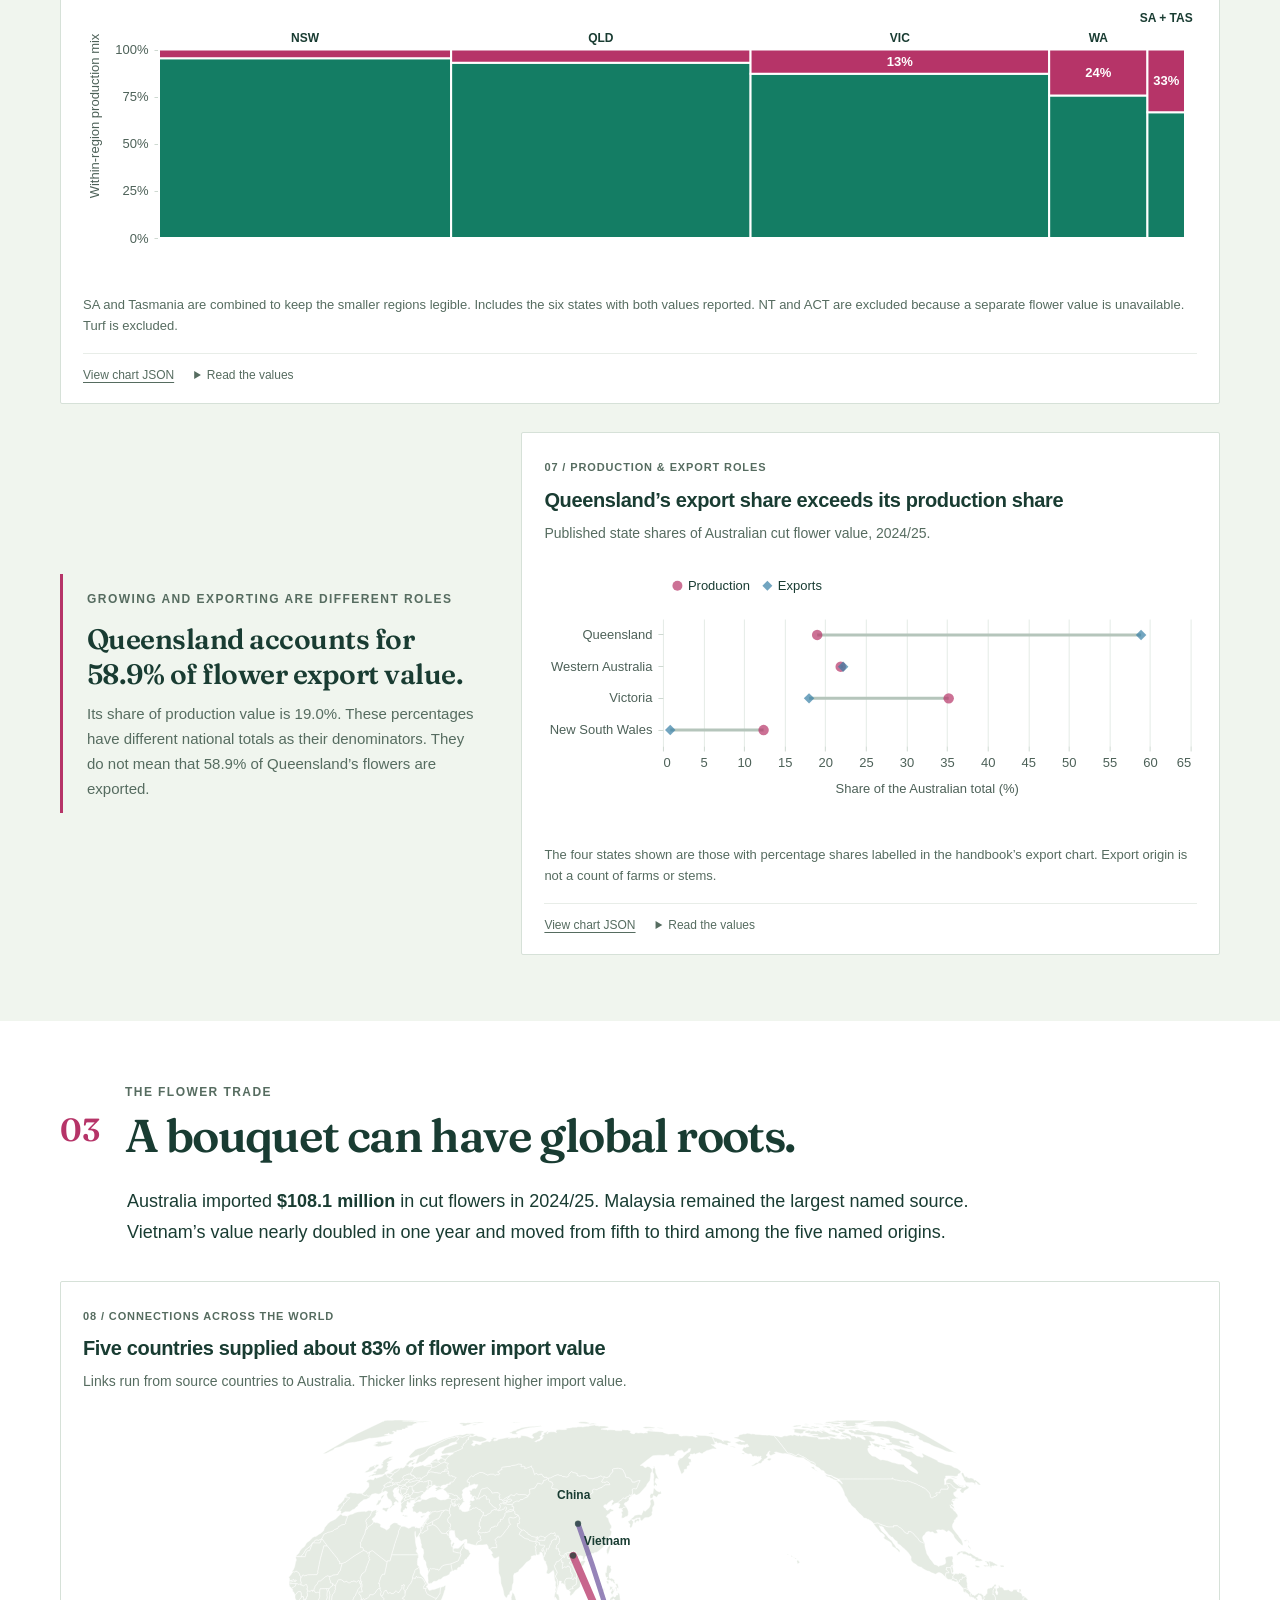
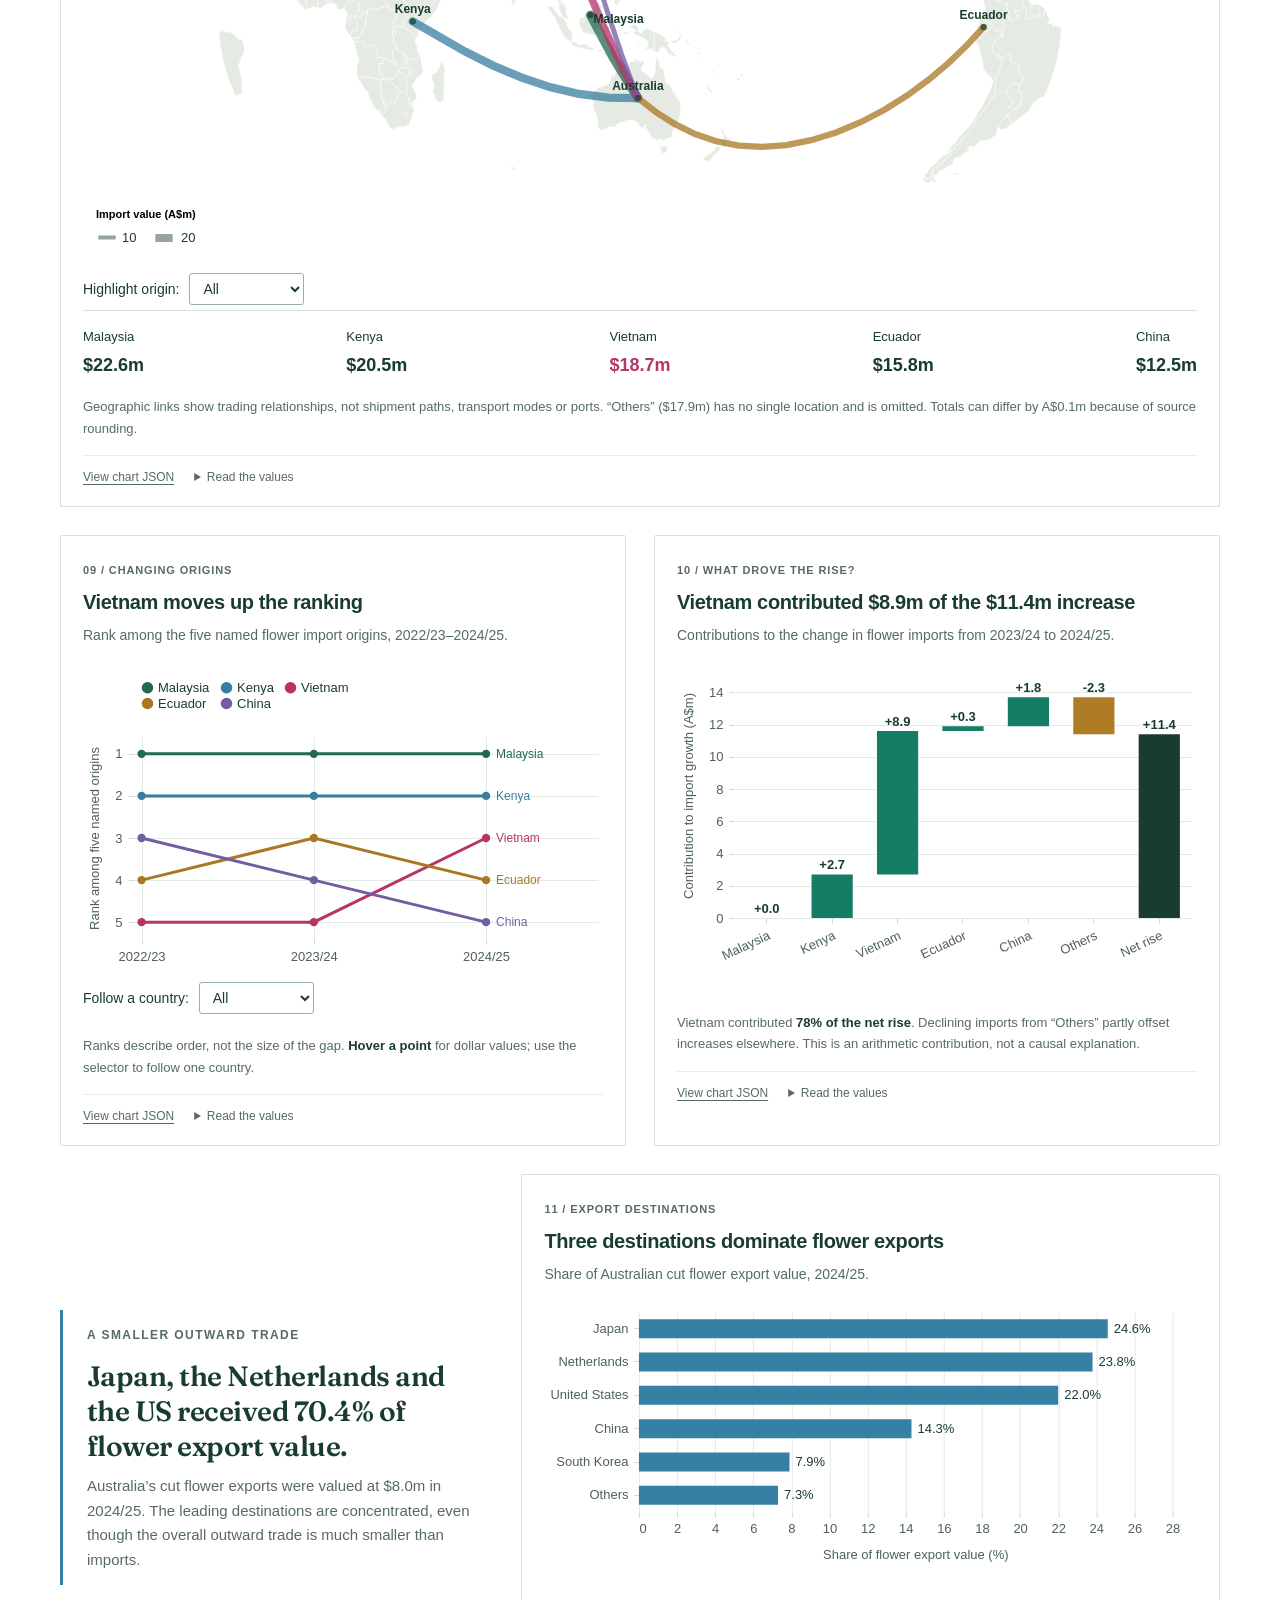
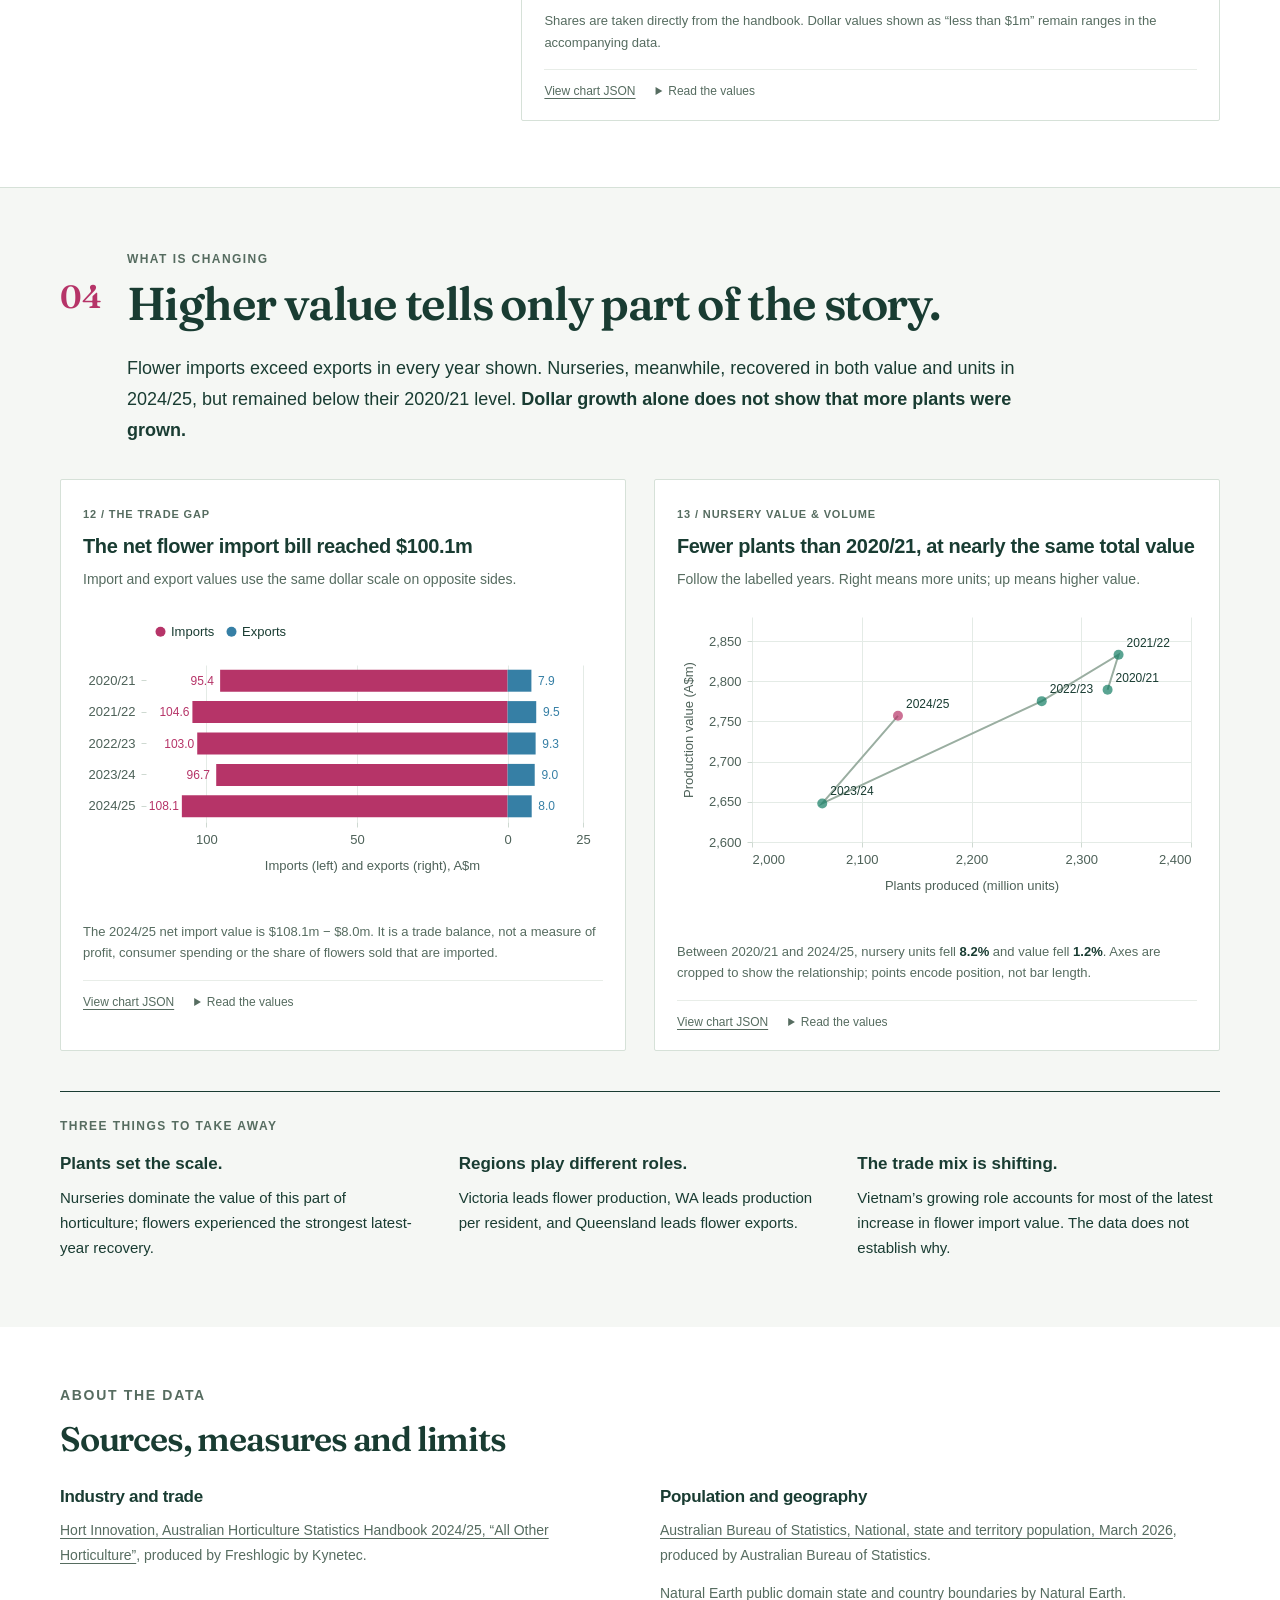
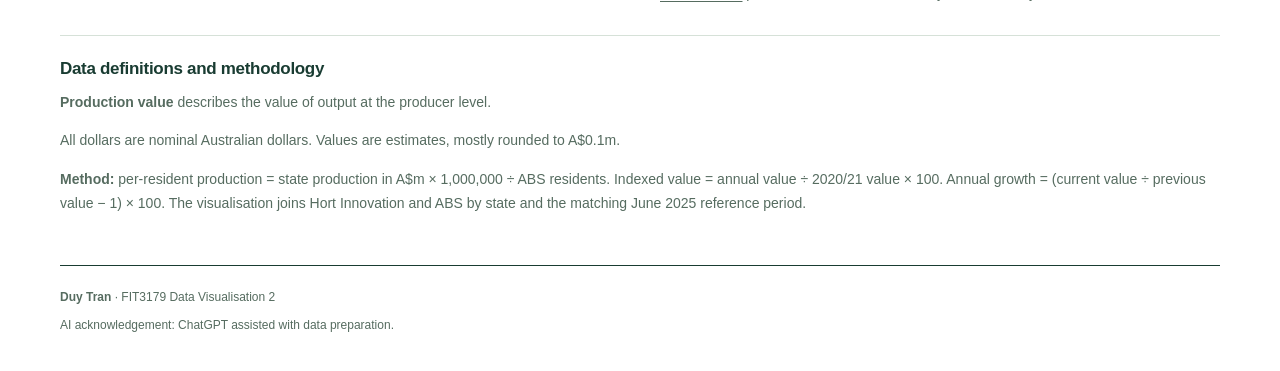
==== commit e8cc0568: "Update index.html" ====
--- a/australia-in-bloom/index.html
+++ b/australia-in-bloom/index.html
@@ -167,7 +167,7 @@
       <div><h3>Industry and trade</h3><p><a href="https://prod2.thegoodmoodfood.com.au/globalassets/hort-innovation/australian-horticulture-statistics-handbook/australian-horticulture-statistics-handbook-2024-25-other.pdf" target="_blank" rel="noopener">Hort Innovation, Australian Horticulture Statistics Handbook 2024/25, “All Other Horticulture”</a>, produced by Freshlogic by Kynetec.</p></div>
       <div><h3>Population and geography</h3><p><a href="https://www.abs.gov.au/statistics/people/population/national-state-and-territory-population/mar-2026" target="_blank" rel="noopener">Australian Bureau of Statistics, National, state and territory population, March 2026</a>, produced by Australian Bureau of Statistics.</p><p><a href="https://www.naturalearthdata.com/" target="_blank" rel="noopener">Natural Earth</a> public domain state and country boundaries by Natural Earth.</p></div>
     </div>
-    <div class="definitions"><p><strong>Production value</strong> describes the value of output at the producer level.</p><p>All dollars are nominal Australian dollars. Values are estimates, mostly rounded to A$0.1m.</p><p><strong>Method:</strong> per-resident production = state production in A$m × 1,000,000 ÷ ABS residents. Indexed value = annual value ÷ 2020/21 value × 100. Annual growth = (current value ÷ previous value − 1) × 100. The visualisation joins Hort Innovation and ABS by state and the matching June 2025 reference period.</p></div>
+    <div class="definitions"><h3>Data definitions and methodology</h3><p><strong>Production value</strong> describes the value of output at the producer level.</p><p>All dollars are nominal Australian dollars. Values are estimates, mostly rounded to A$0.1m.</p><p><strong>Method:</strong> per-resident production = state production in A$m × 1,000,000 ÷ ABS residents. Indexed value = annual value ÷ 2020/21 value × 100. Annual growth = (current value ÷ previous value − 1) × 100. The visualisation joins Hort Innovation and ABS by state and the matching June 2025 reference period.</p></div>
   </section>
 </main>
 <footer class="wrap"><p><strong>Duy Tran</strong> · FIT3179 Data Visualisation 2</p><p>AI acknowledgement: ChatGPT assisted with data preparation.</p></footer>
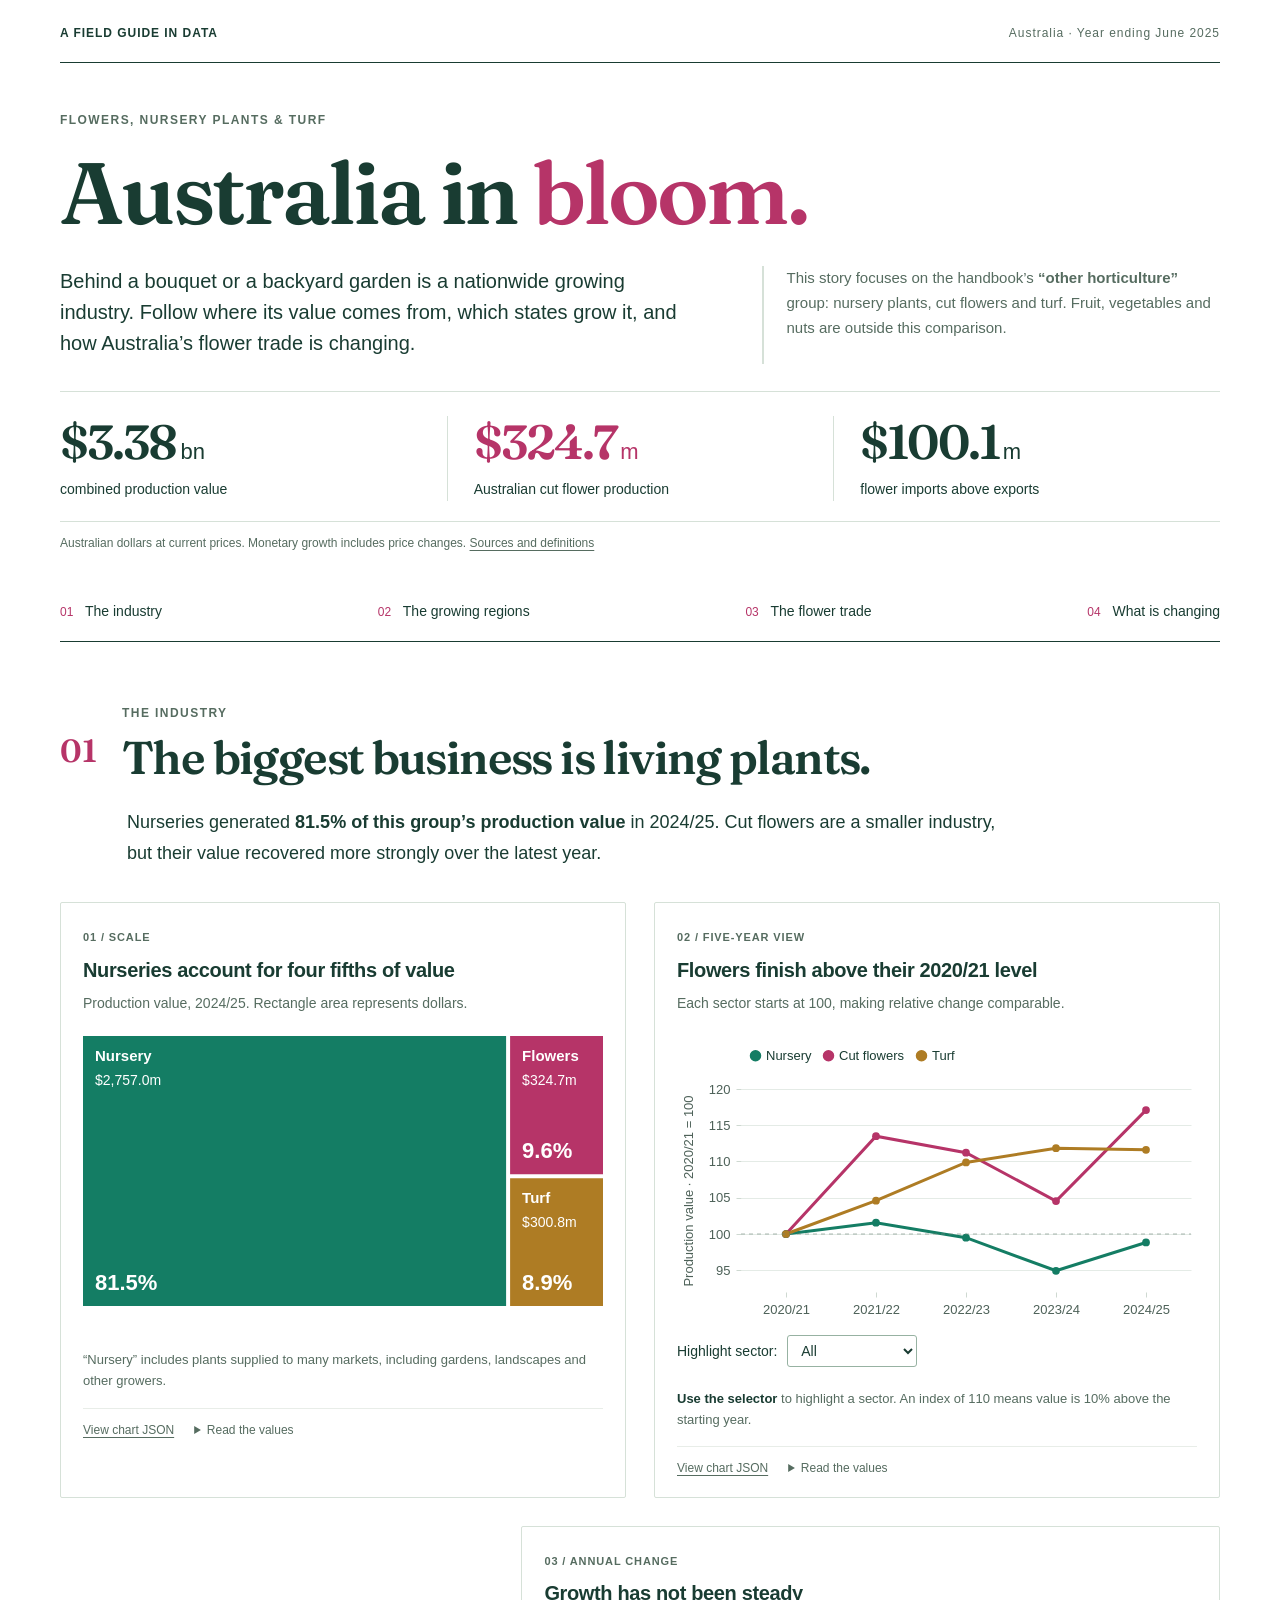
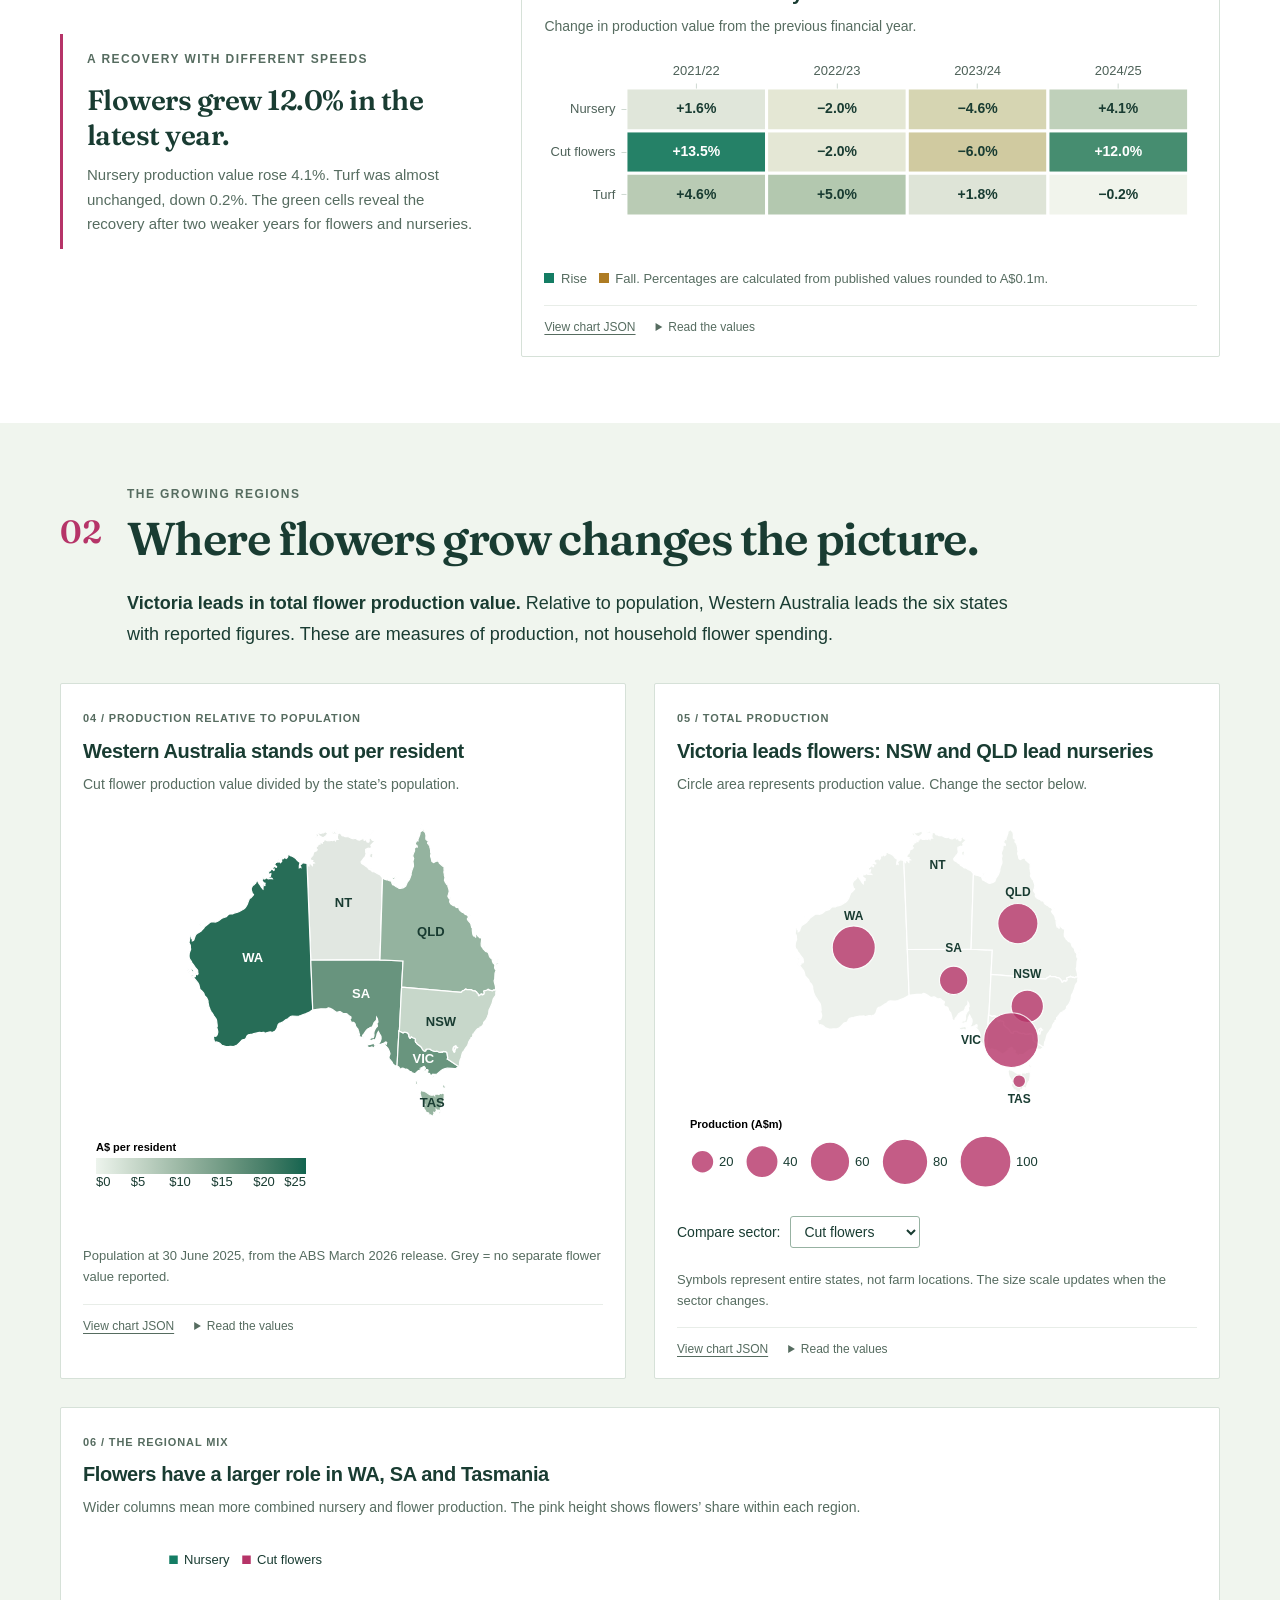
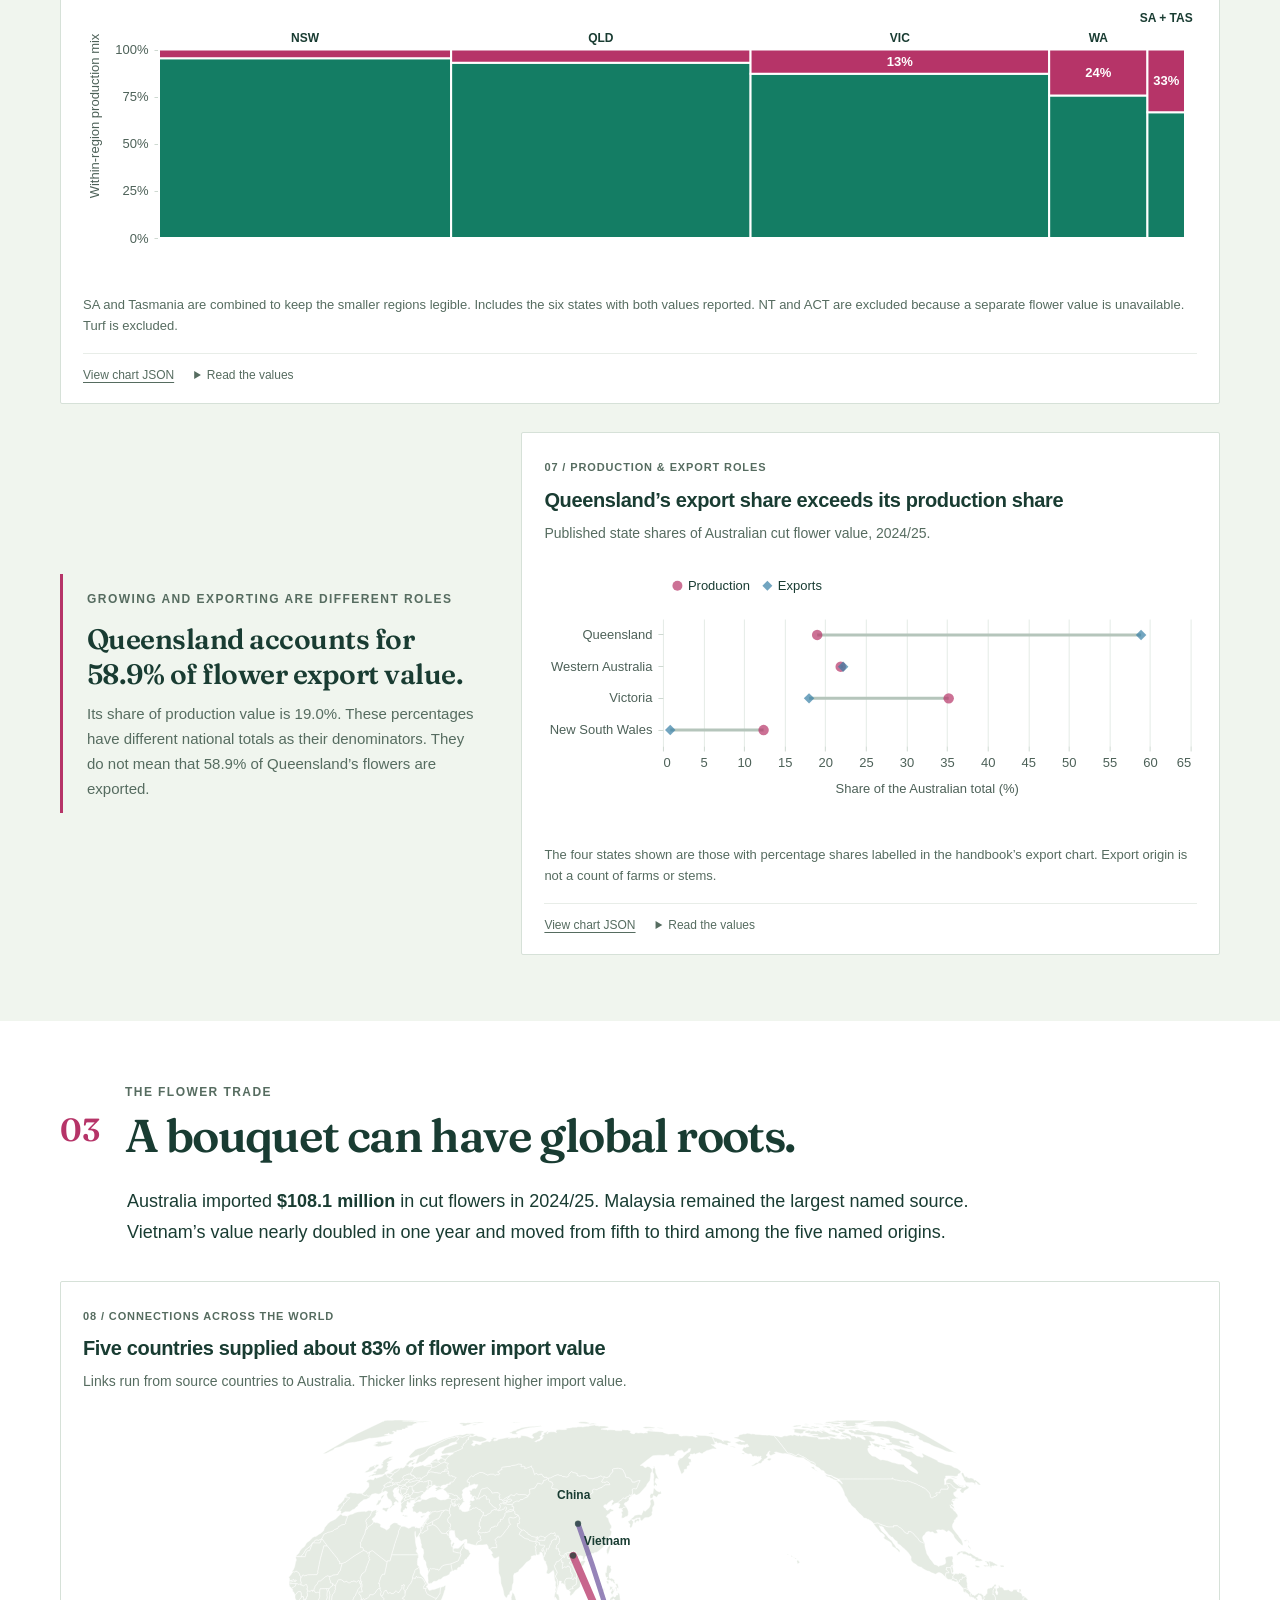
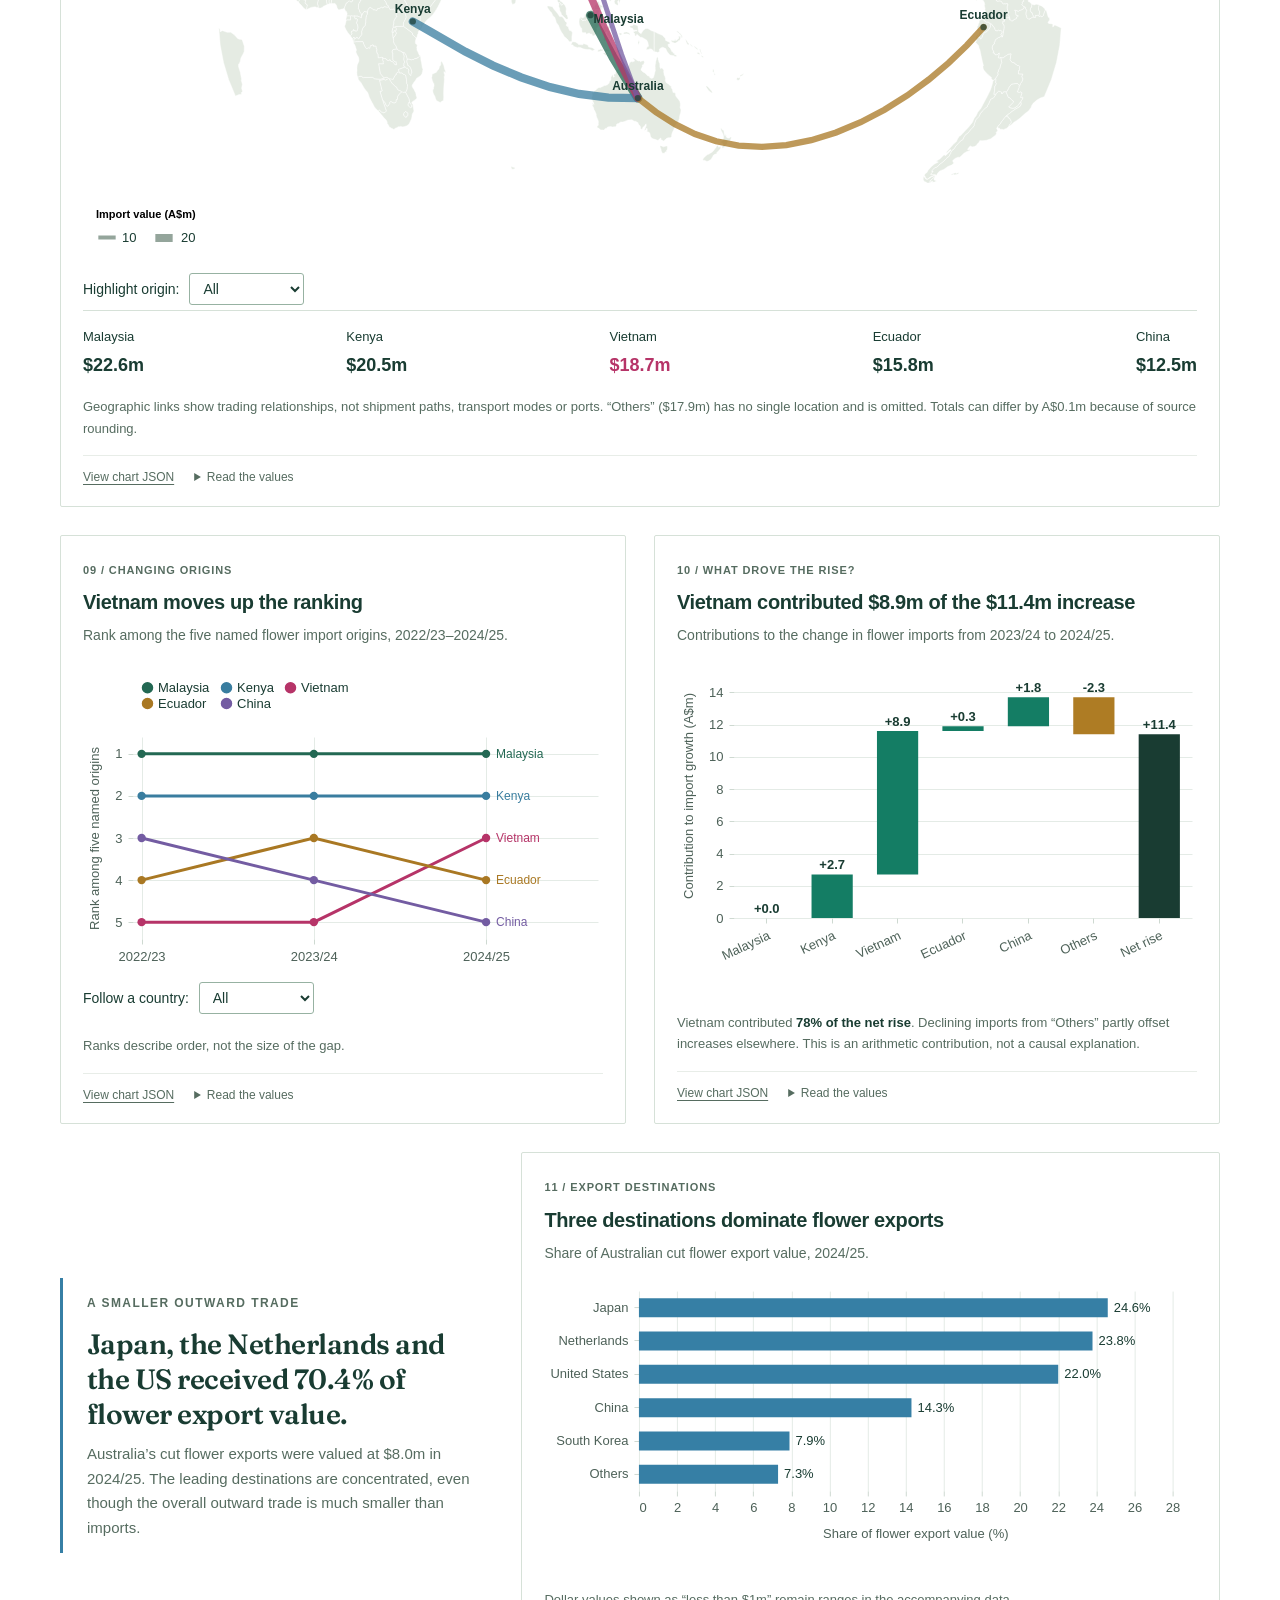
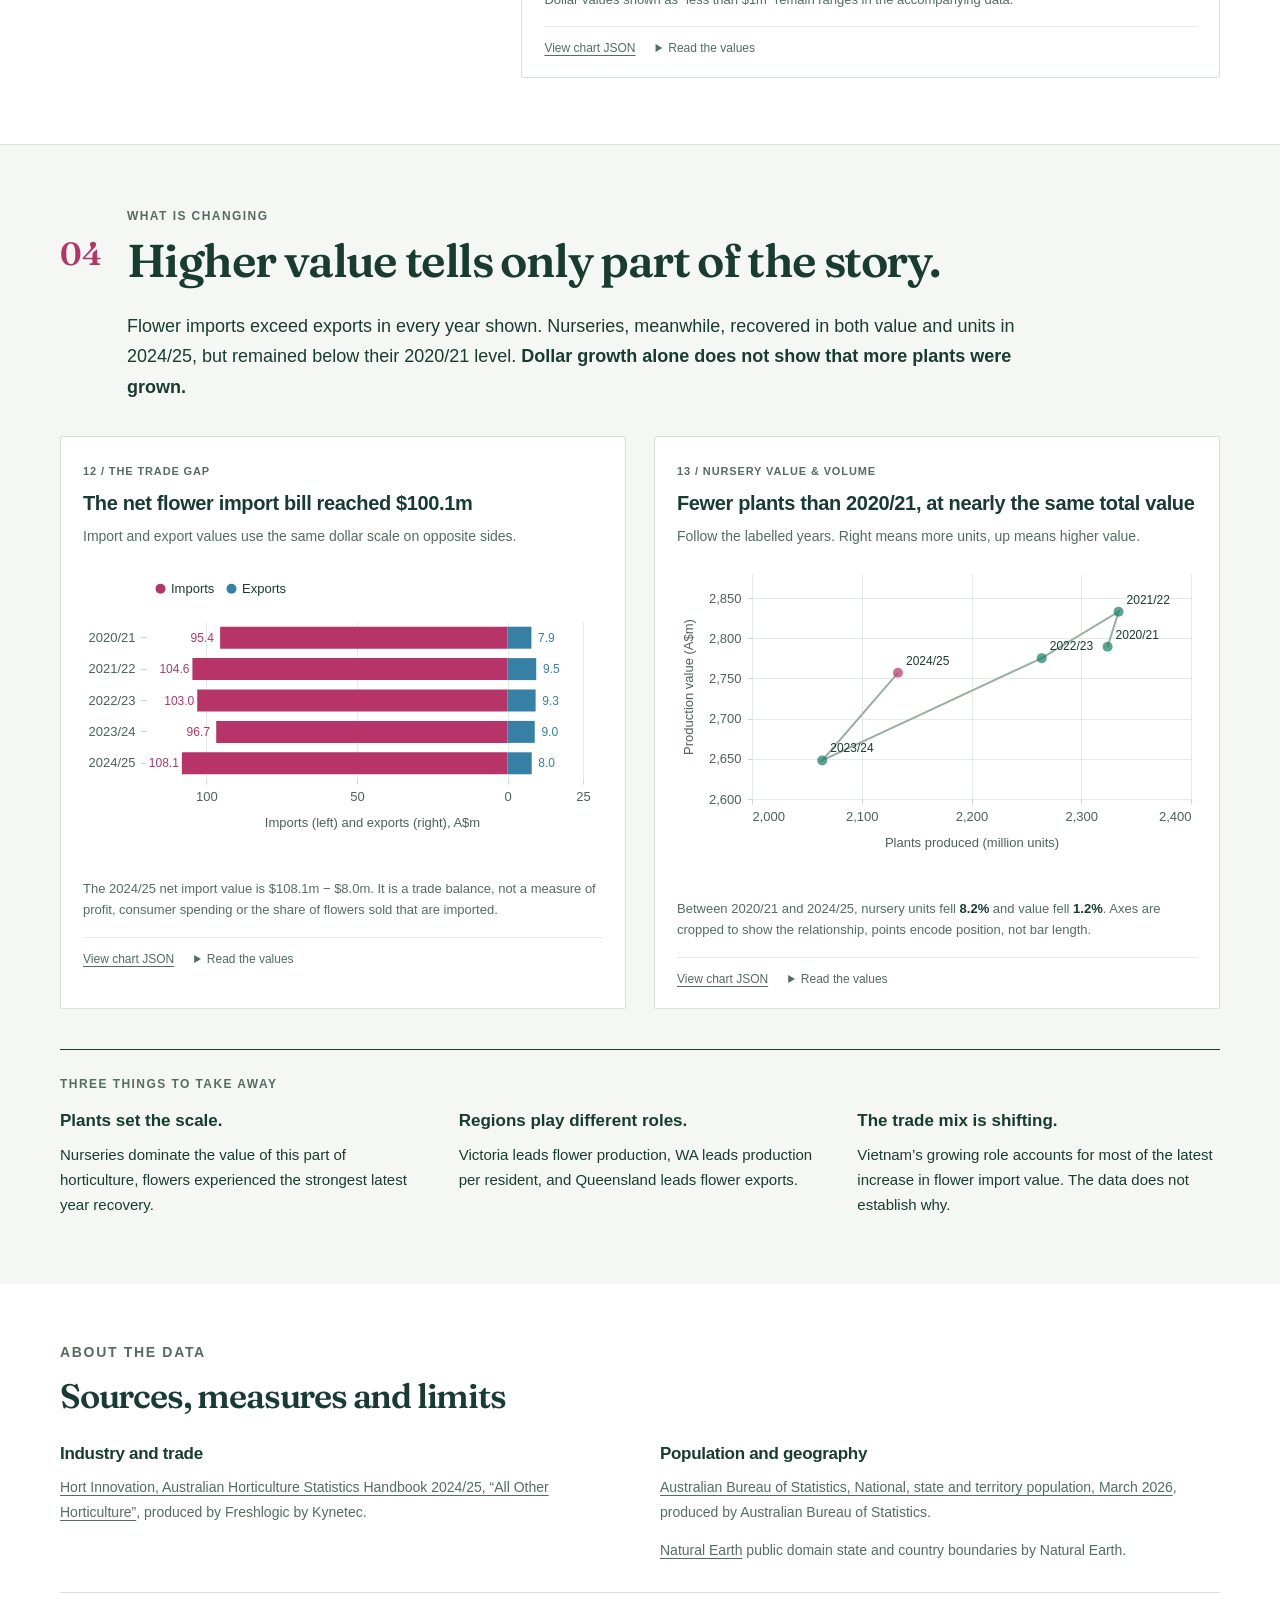
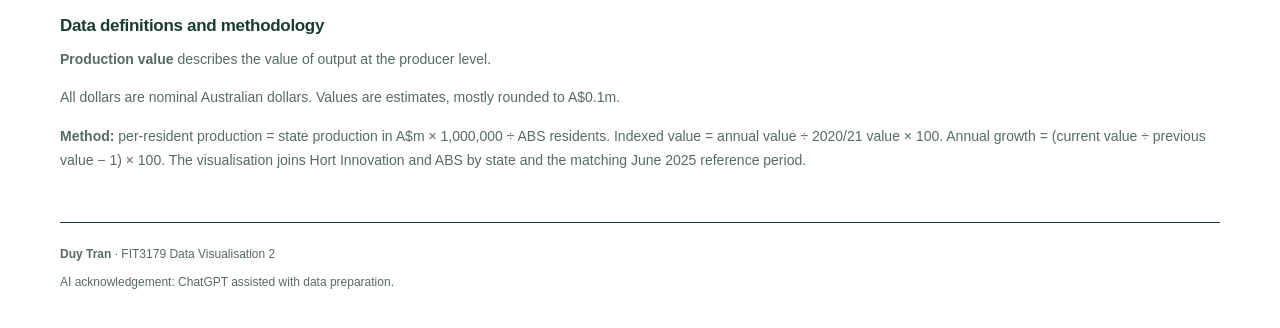
==== commit 76c671e9: "Update index.html" ====
--- a/australia-in-bloom/index.html
+++ b/australia-in-bloom/index.html
@@ -46,7 +46,7 @@
     <p class="chapter-lead">Nurseries generated <strong>81.5% of this group’s production value</strong> in 2024/25. Cut flowers are a smaller industry, but their value recovered more strongly over the latest year.</p>
     <div class="grid two">
       <figure class="chart-card" id="figure-01">
-        <figcaption><span class="chart-number">01 / SCALE</span><h3>Nurseries account for four-fifths of value</h3><p>Production value, 2024/25. Rectangle area represents dollars.</p></figcaption>
+        <figcaption><span class="chart-number">01 / SCALE</span><h3>Nurseries account for four fifths of value</h3><p>Production value, 2024/25. Rectangle area represents dollars.</p></figcaption>
         <div class="chart" id="chart-01" aria-label="Treemap of nursery, flower and turf production"></div>
         <p class="chart-note">“Nursery” includes plants supplied to many markets, including gardens, landscapes and other growers.</p>
         <div class="chart-tools" data-chart="01"></div>
@@ -76,13 +76,13 @@
       <figure class="chart-card" id="figure-04">
         <figcaption><span class="chart-number">04 / PRODUCTION RELATIVE TO POPULATION</span><h3>Western Australia stands out per resident</h3><p>Cut flower production value divided by the state’s population.</p></figcaption>
         <div class="chart" id="chart-04" aria-label="Choropleth of flower production value per resident by Australian state"></div>
-        <p class="chart-note">Population at 30 June 2025, from the ABS March 2026 release. Grey = no separate flower value reported. <strong>Hover a state</strong> for the inputs and result.</p>
+        <p class="chart-note">Population at 30 June 2025, from the ABS March 2026 release. Grey = no separate flower value reported.</p>
         <div class="chart-tools" data-chart="04"></div>
       </figure>
       <figure class="chart-card" id="figure-05">
-        <figcaption><span class="chart-number">05 / TOTAL PRODUCTION</span><h3>Victoria leads flowers; NSW and QLD lead nurseries</h3><p>Circle area represents production value. Change the sector below.</p></figcaption>
+        <figcaption><span class="chart-number">05 / TOTAL PRODUCTION</span><h3>Victoria leads flowers: NSW and QLD lead nurseries</h3><p>Circle area represents production value. Change the sector below.</p></figcaption>
         <div class="chart" id="chart-05" aria-label="Proportional symbol map of state flower or nursery production value"></div>
-        <p class="chart-note">Symbols represent entire states, not farm locations. The size scale updates when the sector changes; read its legend before comparing.</p>
+        <p class="chart-note">Symbols represent entire states, not farm locations. The size scale updates when the sector changes.</p>
         <div class="chart-tools" data-chart="05"></div>
       </figure>
     </div>
@@ -117,7 +117,7 @@
       <figure class="chart-card" id="figure-09">
         <figcaption><span class="chart-number">09 / CHANGING ORIGINS</span><h3>Vietnam moves up the ranking</h3><p>Rank among the five named flower import origins, 2022/23–2024/25.</p></figcaption>
         <div class="chart" id="chart-09" aria-label="Bump chart ranking cut flower import origins over three years"></div>
-        <p class="chart-note">Ranks describe order, not the size of the gap. <strong>Hover a point</strong> for dollar values; use the selector to follow one country.</p>
+        <p class="chart-note">Ranks describe order, not the size of the gap.</p>
         <div class="chart-tools" data-chart="09"></div>
       </figure>
       <figure class="chart-card" id="figure-10">
@@ -132,7 +132,7 @@
       <figure class="chart-card" id="figure-11">
         <figcaption><span class="chart-number">11 / EXPORT DESTINATIONS</span><h3>Three destinations dominate flower exports</h3><p>Share of Australian cut flower export value, 2024/25.</p></figcaption>
         <div class="chart" id="chart-11" aria-label="Bar chart of Australian cut flower export destination shares"></div>
-        <p class="chart-note">Shares are taken directly from the handbook. Dollar values shown as “less than $1m” remain ranges in the accompanying data.</p>
+        <p class="chart-note">Dollar values shown as “less than $1m” remain ranges in the accompanying data.</p>
         <div class="chart-tools" data-chart="11"></div>
       </figure>
     </div>
@@ -149,15 +149,15 @@
         <div class="chart-tools" data-chart="12"></div>
       </figure>
       <figure class="chart-card" id="figure-13">
-        <figcaption><span class="chart-number">13 / NURSERY VALUE &amp; VOLUME</span><h3>Fewer plants than 2020/21, at nearly the same total value</h3><p>Follow the labelled years. Right means more units; up means higher value.</p></figcaption>
+        <figcaption><span class="chart-number">13 / NURSERY VALUE &amp; VOLUME</span><h3>Fewer plants than 2020/21, at nearly the same total value</h3><p>Follow the labelled years. Right means more units, up means higher value.</p></figcaption>
         <div class="chart" id="chart-13" aria-label="Connected scatter plot relating nursery production units and value over five years"></div>
-        <p class="chart-note">Between 2020/21 and 2024/25, nursery units fell <strong>8.2%</strong> and value fell <strong>1.2%</strong>. Axes are cropped to show the relationship; points encode position, not bar length.</p>
+        <p class="chart-note">Between 2020/21 and 2024/25, nursery units fell <strong>8.2%</strong> and value fell <strong>1.2%</strong>. Axes are cropped to show the relationship, points encode position, not bar length.</p>
         <div class="chart-tools" data-chart="13"></div>
       </figure>
     </div>
     <div class="takeaways">
       <p class="eyebrow">THREE THINGS TO TAKE AWAY</p>
-      <div class="grid three"><p><strong>Plants set the scale.</strong> Nurseries dominate the value of this part of horticulture; flowers experienced the strongest latest-year recovery.</p><p><strong>Regions play different roles.</strong> Victoria leads flower production, WA leads production per resident, and Queensland leads flower exports.</p><p><strong>The trade mix is shifting.</strong> Vietnam’s growing role accounts for most of the latest increase in flower import value. The data does not establish why.</p></div>
+      <div class="grid three"><p><strong>Plants set the scale.</strong> Nurseries dominate the value of this part of horticulture, flowers experienced the strongest latest year recovery.</p><p><strong>Regions play different roles.</strong> Victoria leads flower production, WA leads production per resident, and Queensland leads flower exports.</p><p><strong>The trade mix is shifting.</strong> Vietnam’s growing role accounts for most of the latest increase in flower import value. The data does not establish why.</p></div>
     </div>
   </div></section>
 
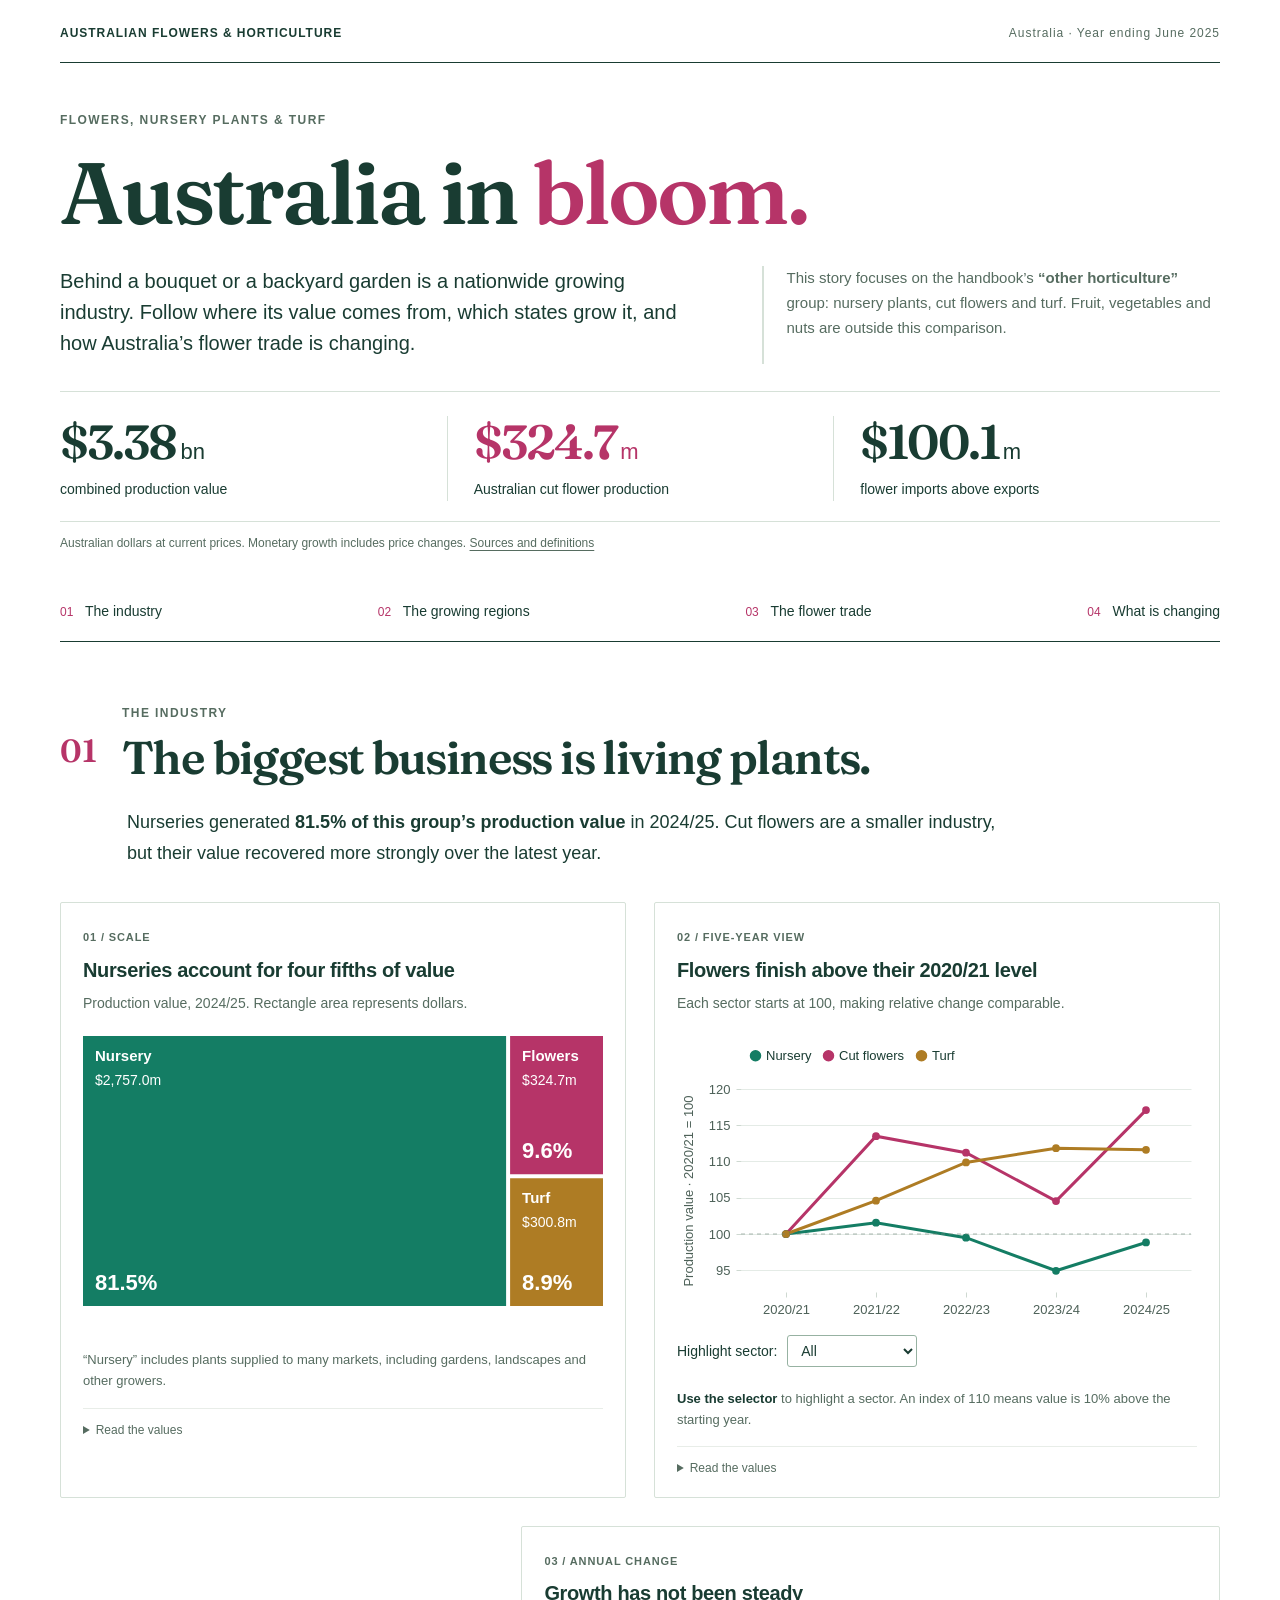
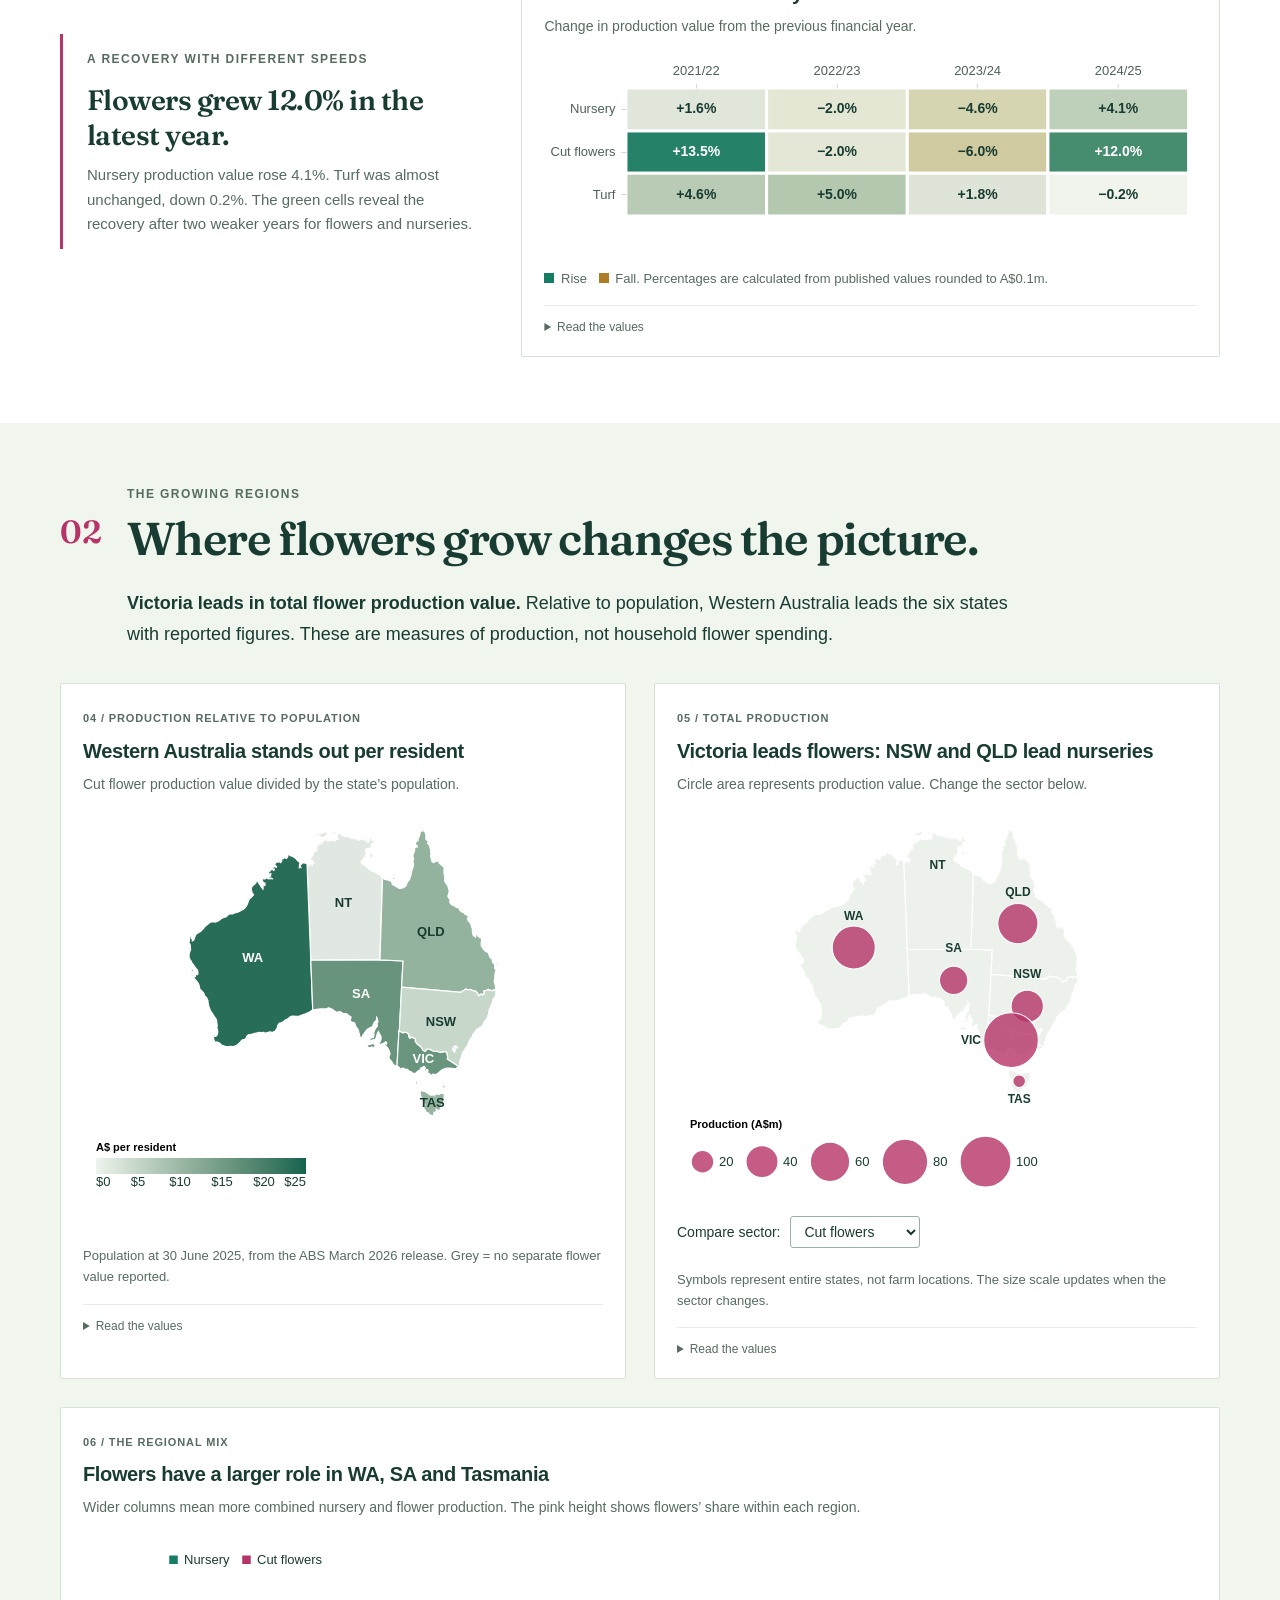
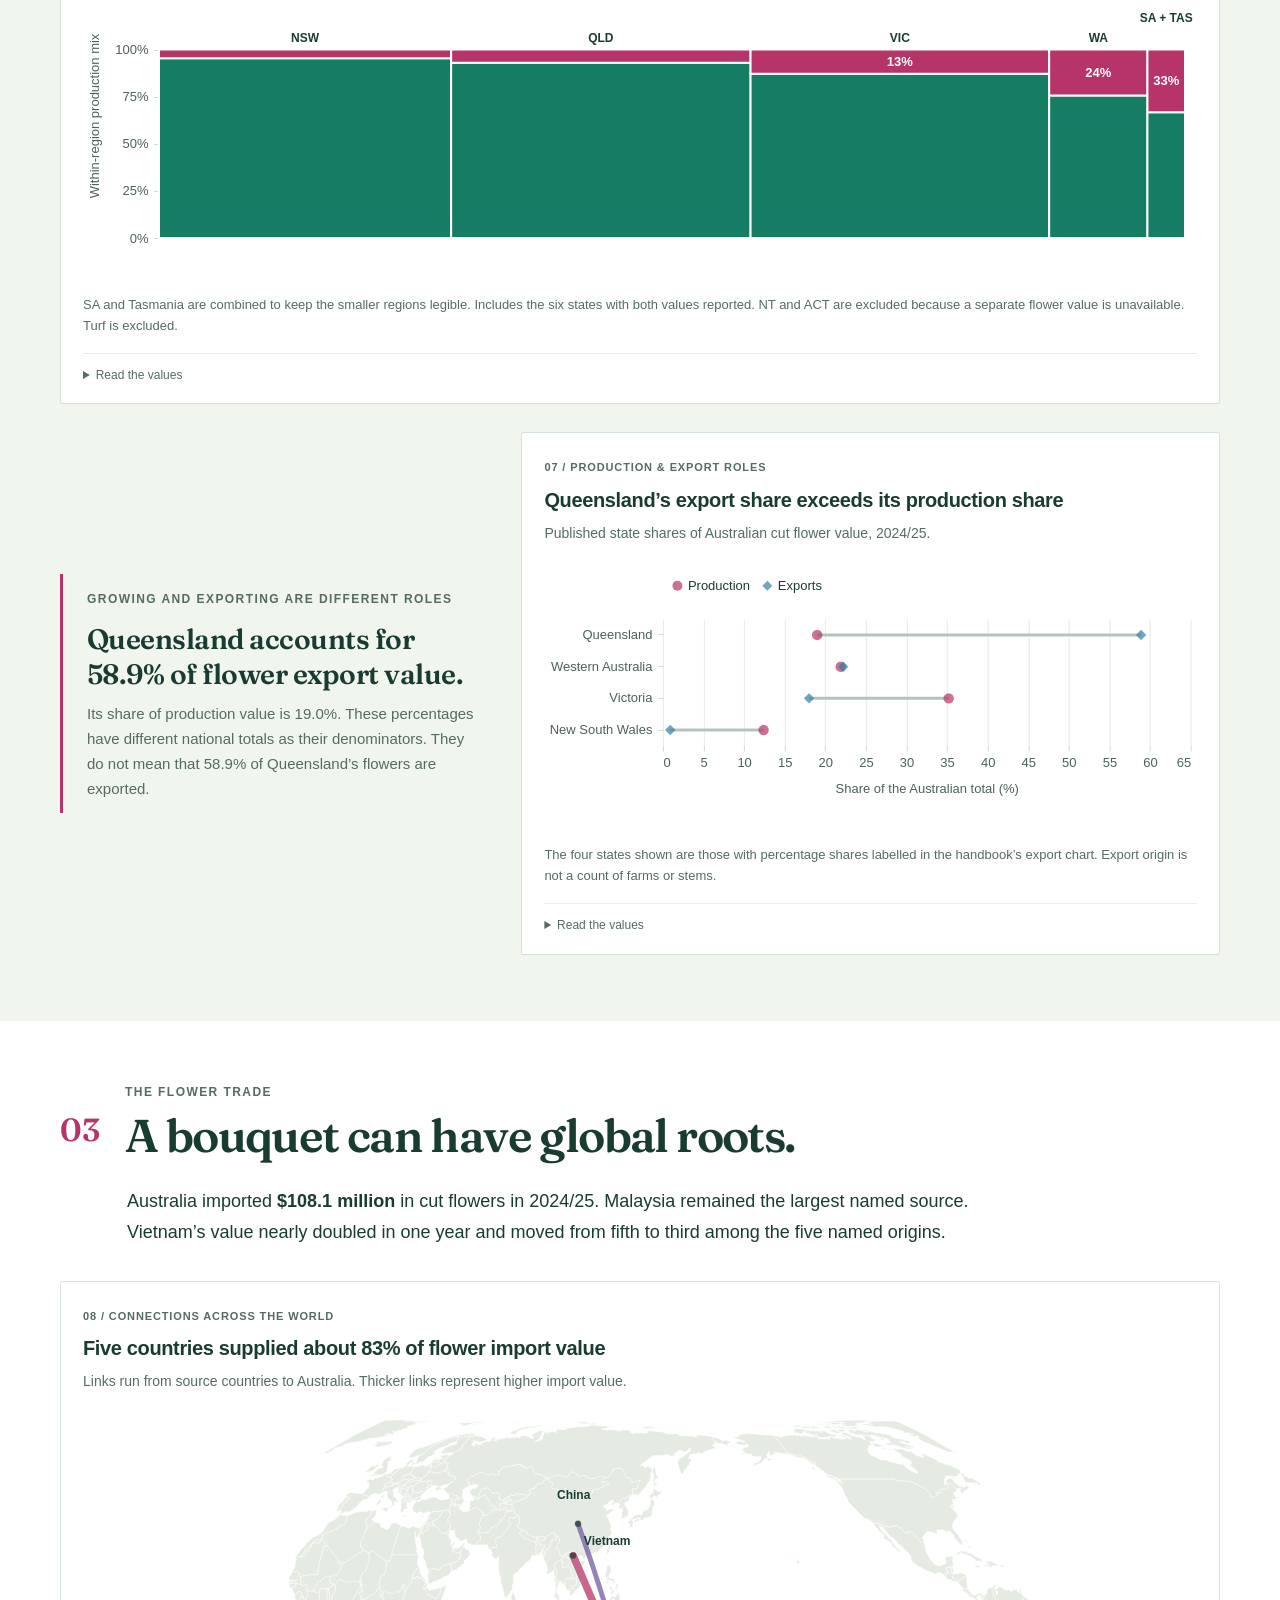
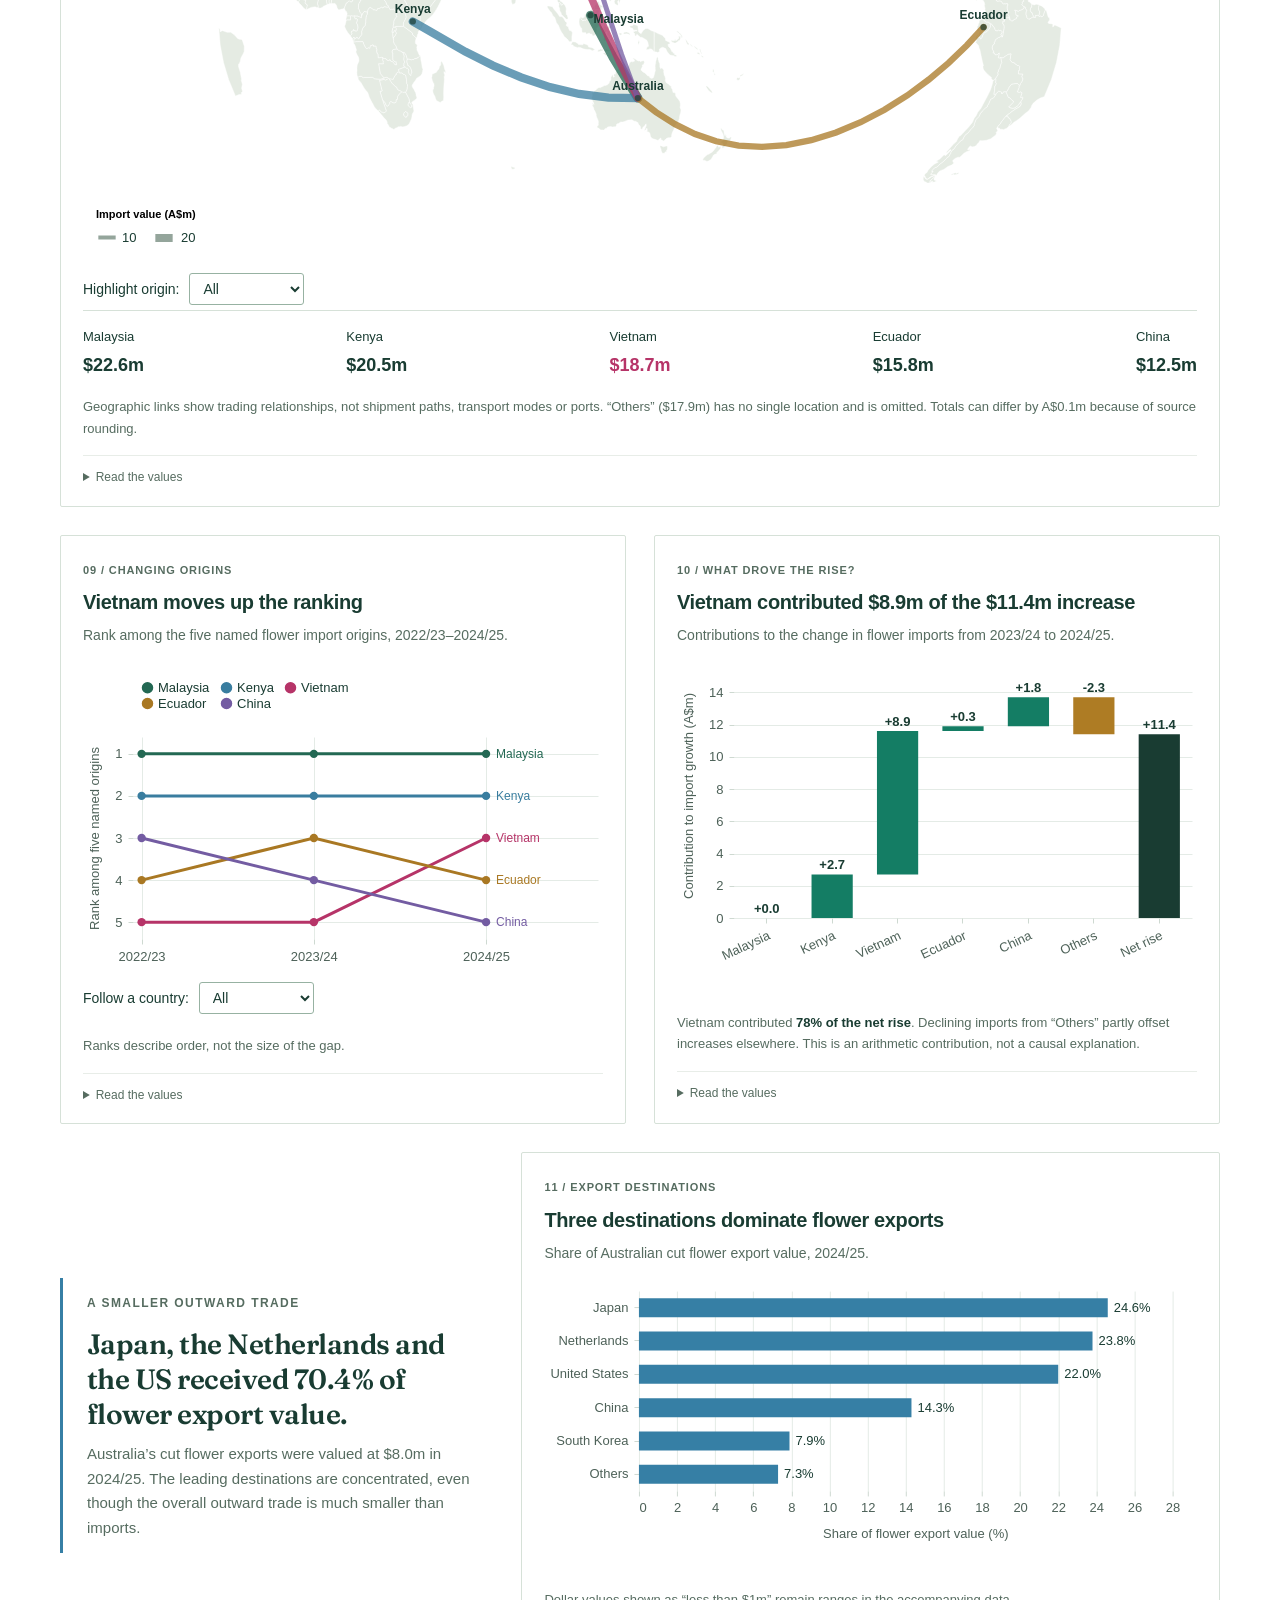
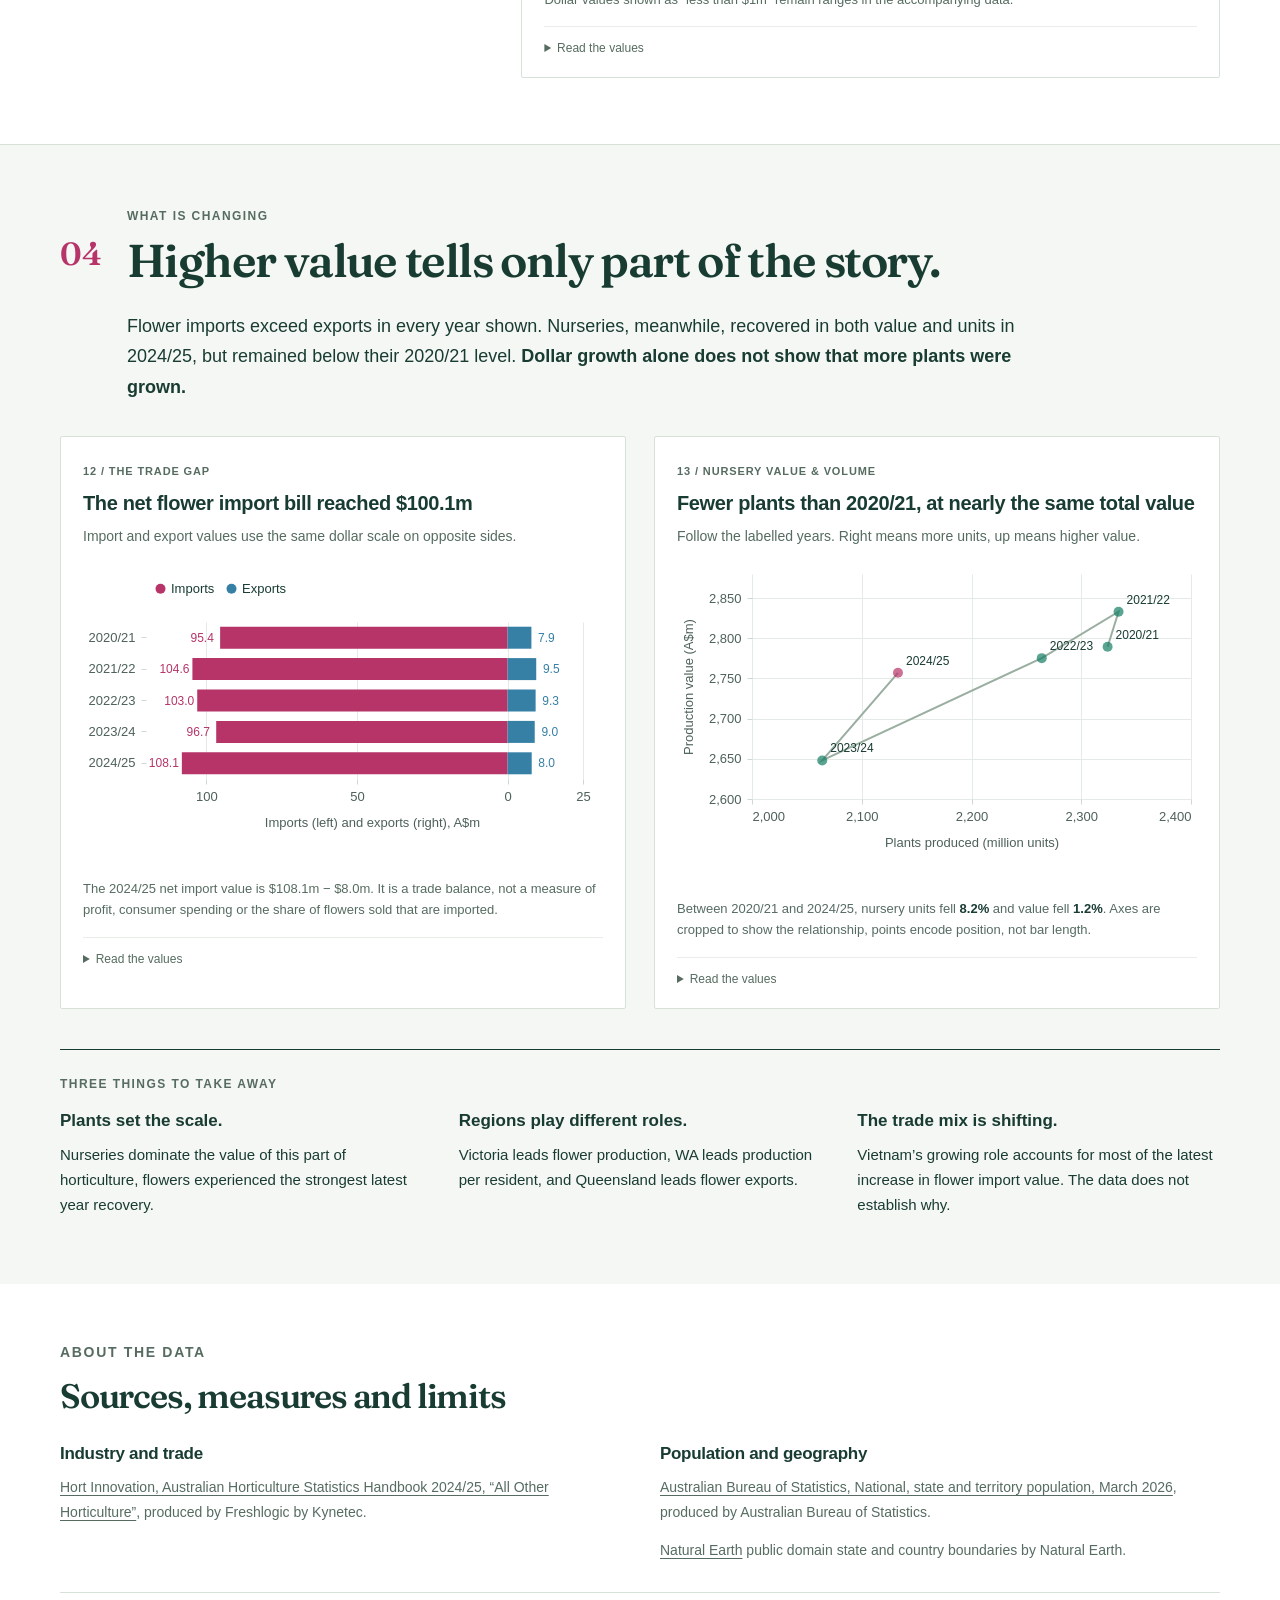
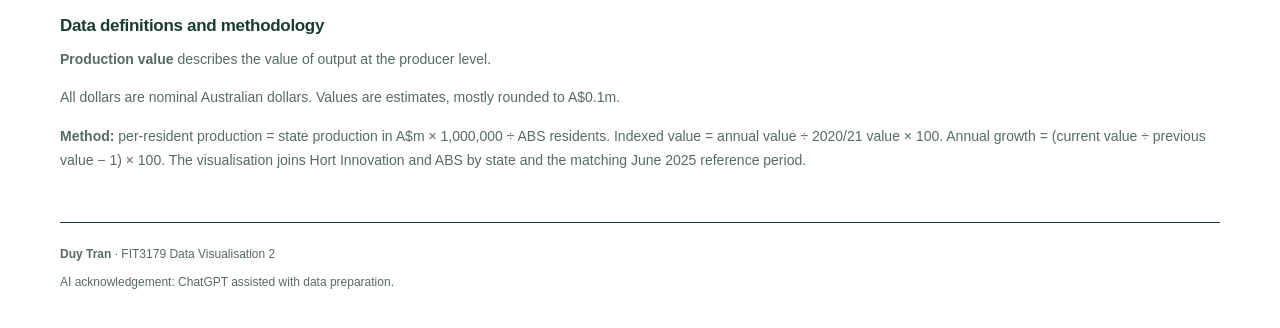
==== commit 11e876aa: "Clarify the horticulture visualisation masthead" ====
--- a/australia-in-bloom/index.html
+++ b/australia-in-bloom/index.html
@@ -15,7 +15,7 @@
 <body>
 <a class="skip" href="#story">Skip to the story</a>
 <header class="masthead wrap">
-  <span class="brand">A FIELD GUIDE IN DATA</span>
+  <span class="brand">AUSTRALIAN FLOWERS &amp; HORTICULTURE</span>
   <span class="edition">Australia · Year ending June 2025</span>
 </header>
 <main id="story">
